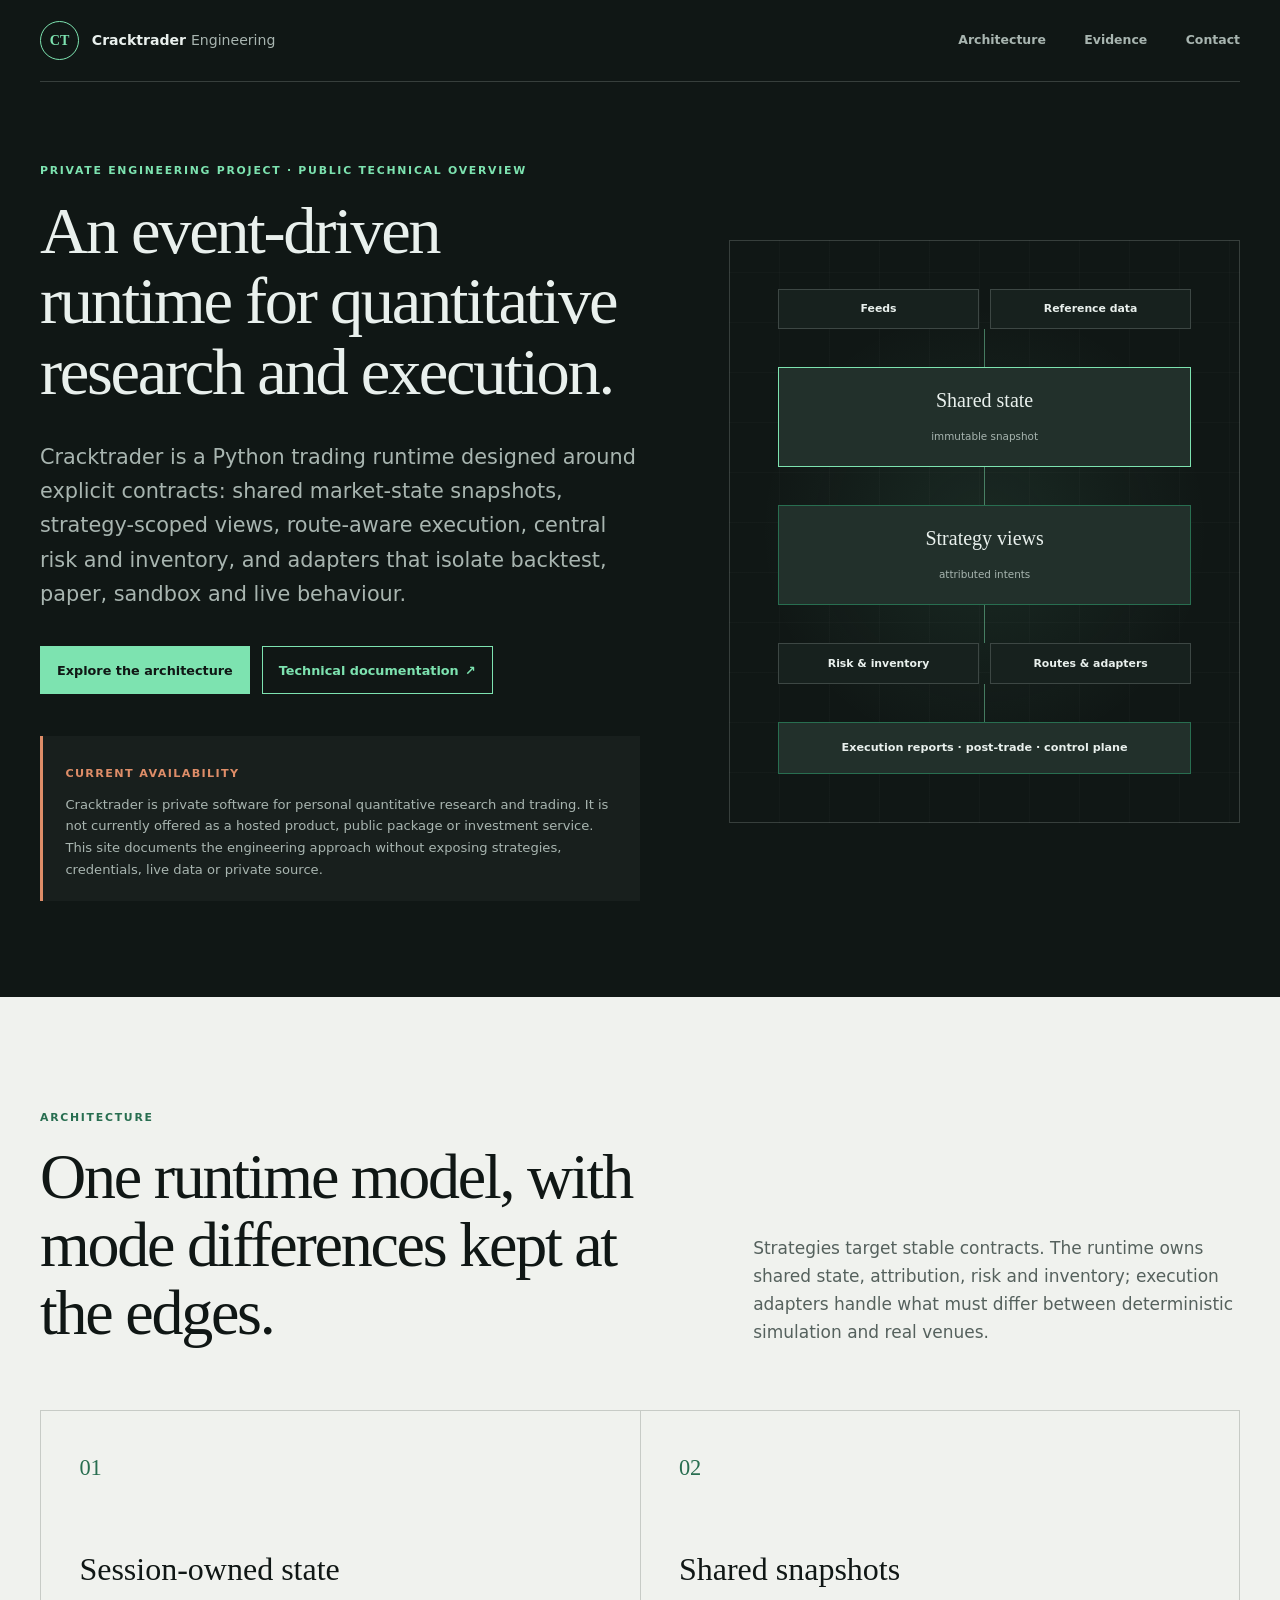
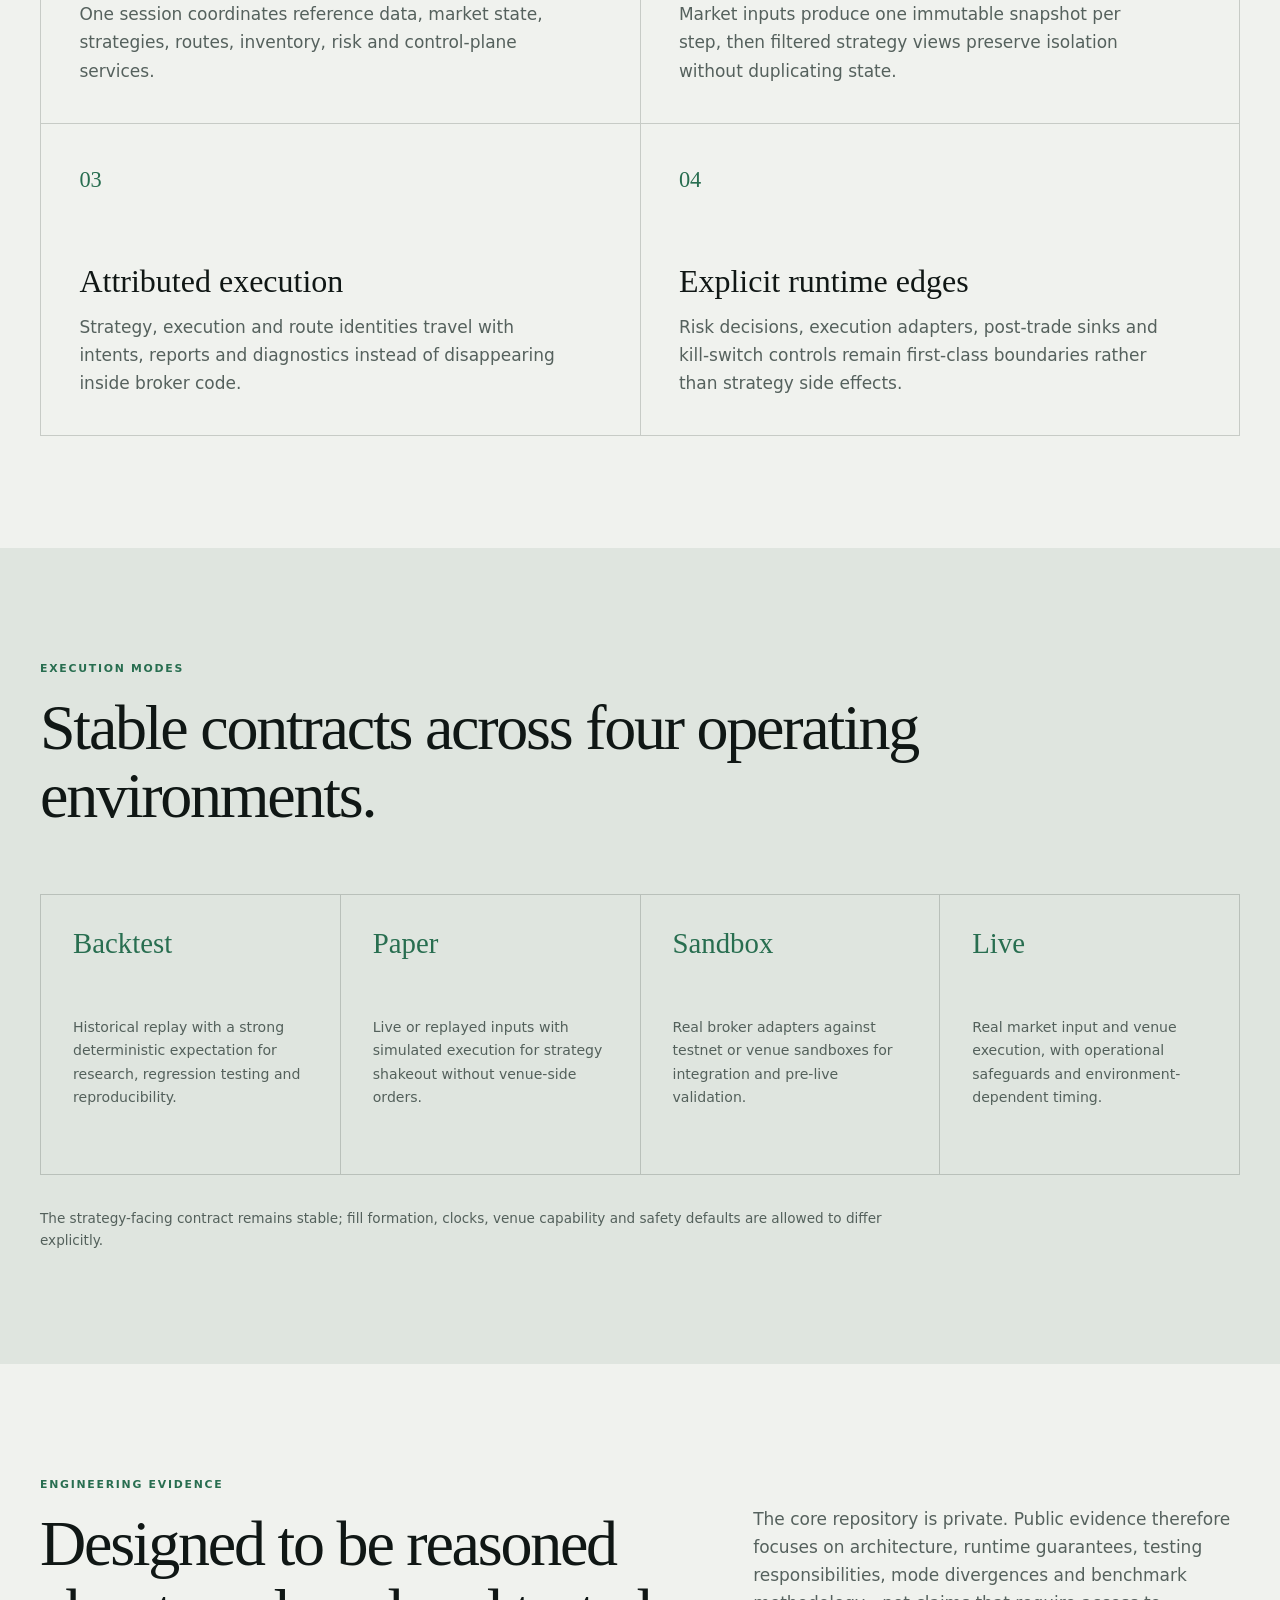
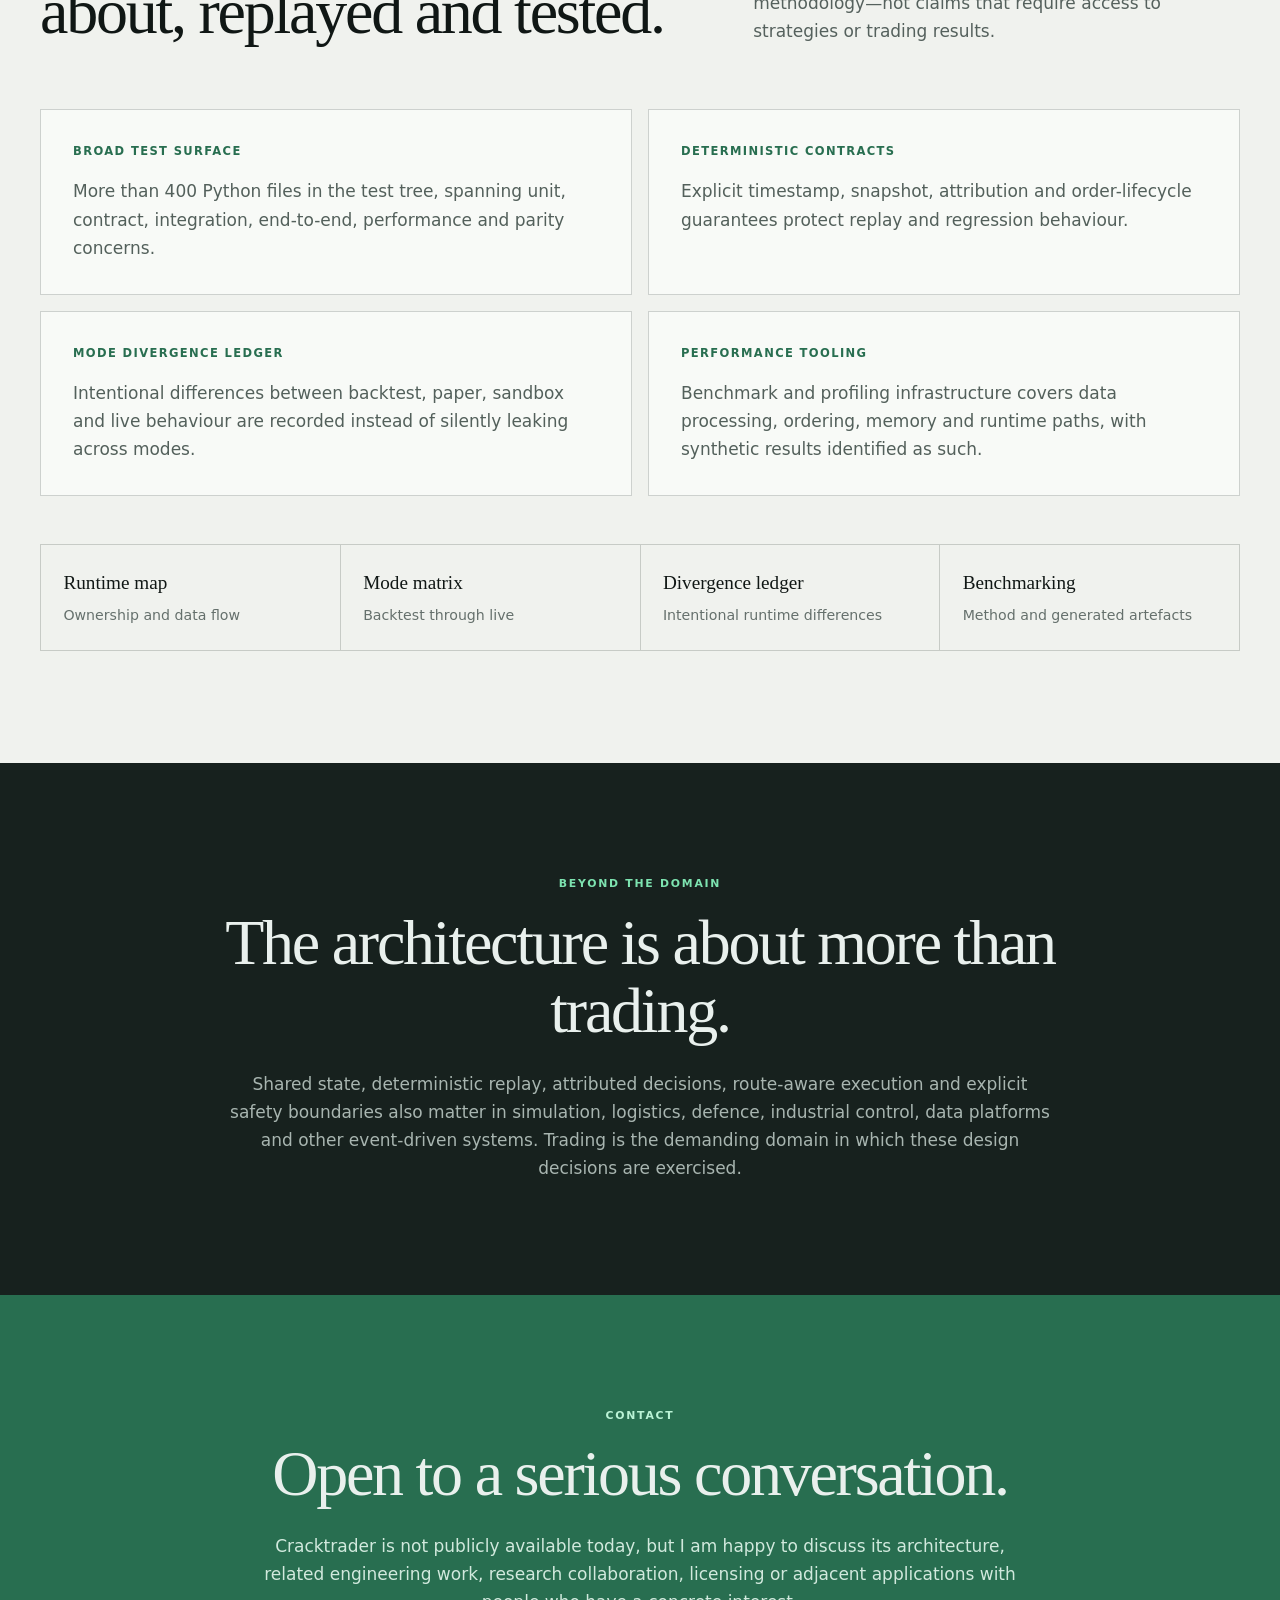
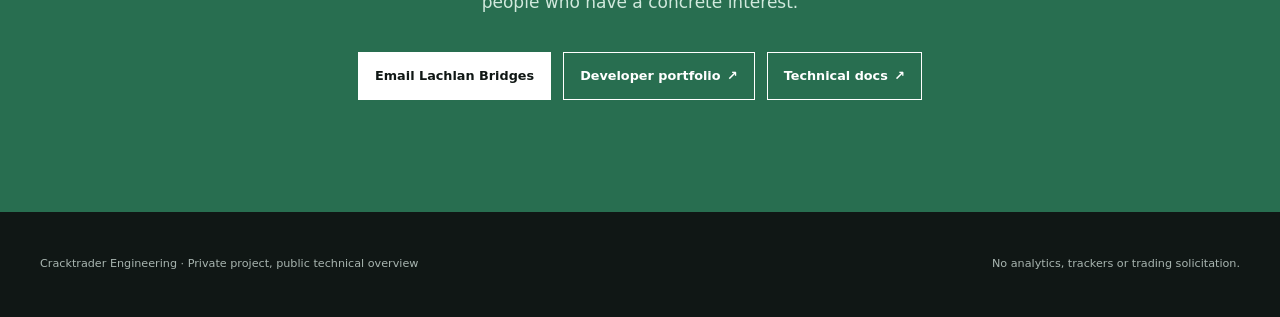
==== index.html @ 730b5b1f "Build Cracktrader engineering site" ====
<!doctype html>
<html lang="en-AU">
  <head>
    <meta charset="utf-8">
    <meta name="viewport" content="width=device-width, initial-scale=1">
    <title>Cracktrader Engineering — Event-driven trading runtime</title>
    <meta name="description" content="Engineering overview of Cracktrader: an event-driven runtime for quantitative research, simulation and execution across backtest, paper, sandbox and live modes.">
    <meta name="theme-color" content="#101715">
    <meta property="og:type" content="website">
    <meta property="og:title" content="Cracktrader Engineering">
    <meta property="og:description" content="An event-driven runtime for quantitative research, simulation and execution.">
    <meta property="og:url" content="https://cracktrader.github.io/">
    <link rel="canonical" href="https://cracktrader.github.io/">
    <link rel="icon" href="assets/favicon.svg" type="image/svg+xml">
    <link rel="stylesheet" href="styles.css">
  </head>
  <body>
    <a class="skip-link" href="#main">Skip to content</a>

    <header class="site-header">
      <a class="brand" href="#top" aria-label="Cracktrader Engineering, home">
        <span class="brand-mark" aria-hidden="true">CT</span>
        <span>Cracktrader <em>Engineering</em></span>
      </a>
      <nav aria-label="Primary navigation">
        <a href="#architecture">Architecture</a>
        <a href="#evidence">Evidence</a>
        <a href="#contact">Contact</a>
      </nav>
    </header>

    <main id="main">
      <section class="hero" id="top">
        <div class="hero-copy">
          <p class="eyebrow">Private engineering project · public technical overview</p>
          <h1>An event-driven runtime for quantitative research and execution.</h1>
          <p class="hero-intro">
            Cracktrader is a Python trading runtime designed around explicit contracts:
            shared market-state snapshots, strategy-scoped views, route-aware execution,
            central risk and inventory, and adapters that isolate backtest, paper,
            sandbox and live behaviour.
          </p>
          <div class="actions">
            <a class="button primary" href="#architecture">Explore the architecture</a>
            <a class="button secondary" href="https://cracktrader.github.io/docs/">Technical documentation <span aria-hidden="true">↗</span></a>
          </div>

          <aside class="availability" aria-label="Project availability">
            <strong>Current availability</strong>
            <p>
              Cracktrader is private software for personal quantitative research and
              trading. It is not currently offered as a hosted product, public package
              or investment service. This site documents the engineering approach
              without exposing strategies, credentials, live data or private source.
            </p>
          </aside>
        </div>

        <div class="runtime-graphic" aria-label="Cracktrader runtime flow from market inputs through strategy, risk, execution and reports">
          <div class="flow-inputs"><span>Feeds</span><span>Reference data</span></div>
          <span class="flow-line"></span>
          <div class="flow-box core">Shared state<br><small>immutable snapshot</small></div>
          <span class="flow-line"></span>
          <div class="flow-box strategy">Strategy views<br><small>attributed intents</small></div>
          <span class="flow-line"></span>
          <div class="flow-split"><span>Risk &amp; inventory</span><span>Routes &amp; adapters</span></div>
          <span class="flow-line"></span>
          <div class="flow-box reports">Execution reports · post-trade · control plane</div>
        </div>
      </section>

      <section class="principles section" id="architecture">
        <div class="section-heading">
          <div>
            <p class="eyebrow">Architecture</p>
            <h2>One runtime model, with mode differences kept at the edges.</h2>
          </div>
          <p>
            Strategies target stable contracts. The runtime owns shared state,
            attribution, risk and inventory; execution adapters handle what must differ
            between deterministic simulation and real venues.
          </p>
        </div>

        <div class="principle-grid">
          <article>
            <span>01</span>
            <h3>Session-owned state</h3>
            <p>One session coordinates reference data, market state, strategies, routes, inventory, risk and control-plane services.</p>
          </article>
          <article>
            <span>02</span>
            <h3>Shared snapshots</h3>
            <p>Market inputs produce one immutable snapshot per step, then filtered strategy views preserve isolation without duplicating state.</p>
          </article>
          <article>
            <span>03</span>
            <h3>Attributed execution</h3>
            <p>Strategy, execution and route identities travel with intents, reports and diagnostics instead of disappearing inside broker code.</p>
          </article>
          <article>
            <span>04</span>
            <h3>Explicit runtime edges</h3>
            <p>Risk decisions, execution adapters, post-trade sinks and kill-switch controls remain first-class boundaries rather than strategy side effects.</p>
          </article>
        </div>
      </section>

      <section class="modes section" aria-labelledby="modes-title">
        <div class="section-heading compact">
          <div>
            <p class="eyebrow">Execution modes</p>
            <h2 id="modes-title">Stable contracts across four operating environments.</h2>
          </div>
        </div>
        <div class="mode-grid">
          <article><h3>Backtest</h3><p>Historical replay with a strong deterministic expectation for research, regression testing and reproducibility.</p></article>
          <article><h3>Paper</h3><p>Live or replayed inputs with simulated execution for strategy shakeout without venue-side orders.</p></article>
          <article><h3>Sandbox</h3><p>Real broker adapters against testnet or venue sandboxes for integration and pre-live validation.</p></article>
          <article><h3>Live</h3><p>Real market input and venue execution, with operational safeguards and environment-dependent timing.</p></article>
        </div>
        <p class="mode-note">The strategy-facing contract remains stable; fill formation, clocks, venue capability and safety defaults are allowed to differ explicitly.</p>
      </section>

      <section class="evidence section" id="evidence">
        <div class="section-heading">
          <div>
            <p class="eyebrow">Engineering evidence</p>
            <h2>Designed to be reasoned about, replayed and tested.</h2>
          </div>
          <p>
            The core repository is private. Public evidence therefore focuses on
            architecture, runtime guarantees, testing responsibilities, mode
            divergences and benchmark methodology—not claims that require access to
            strategies or trading results.
          </p>
        </div>

        <div class="evidence-grid">
          <article>
            <strong>Broad test surface</strong>
            <p>More than 400 Python files in the test tree, spanning unit, contract, integration, end-to-end, performance and parity concerns.</p>
          </article>
          <article>
            <strong>Deterministic contracts</strong>
            <p>Explicit timestamp, snapshot, attribution and order-lifecycle guarantees protect replay and regression behaviour.</p>
          </article>
          <article>
            <strong>Mode divergence ledger</strong>
            <p>Intentional differences between backtest, paper, sandbox and live behaviour are recorded instead of silently leaking across modes.</p>
          </article>
          <article>
            <strong>Performance tooling</strong>
            <p>Benchmark and profiling infrastructure covers data processing, ordering, memory and runtime paths, with synthetic results identified as such.</p>
          </article>
        </div>

        <div class="document-links">
          <a href="https://cracktrader.github.io/docs/architecture/runtime_map/">
            <span>Runtime map</span><small>Ownership and data flow</small>
          </a>
          <a href="https://cracktrader.github.io/docs/architecture/mode_matrix/">
            <span>Mode matrix</span><small>Backtest through live</small>
          </a>
          <a href="https://cracktrader.github.io/docs/mode_divergence_ledger/">
            <span>Divergence ledger</span><small>Intentional runtime differences</small>
          </a>
          <a href="https://cracktrader.github.io/docs/performance/benchmarking/">
            <span>Benchmarking</span><small>Method and generated artefacts</small>
          </a>
        </div>
      </section>

      <section class="transfer section">
        <p class="eyebrow">Beyond the domain</p>
        <h2>The architecture is about more than trading.</h2>
        <p>
          Shared state, deterministic replay, attributed decisions, route-aware
          execution and explicit safety boundaries also matter in simulation,
          logistics, defence, industrial control, data platforms and other
          event-driven systems. Trading is the demanding domain in which these design
          decisions are exercised.
        </p>
      </section>

      <section class="contact section" id="contact">
        <p class="eyebrow">Contact</p>
        <h2>Open to a serious conversation.</h2>
        <p>
          Cracktrader is not publicly available today, but I am happy to discuss its
          architecture, related engineering work, research collaboration, licensing
          or adjacent applications with people who have a concrete interest.
        </p>
        <div class="actions">
          <a class="button light" href="mailto:lachlanjbridges@gmail.com">Email Lachlan Bridges</a>
          <a class="button outline-light" href="https://thetailorretailored.github.io/">Developer portfolio <span aria-hidden="true">↗</span></a>
          <a class="button outline-light" href="https://cracktrader.github.io/docs/">Technical docs <span aria-hidden="true">↗</span></a>
        </div>
      </section>
    </main>

    <footer>
      <p>Cracktrader Engineering · Private project, public technical overview</p>
      <p>No analytics, trackers or trading solicitation.</p>
    </footer>
  </body>
</html>
---- styles.css ----
:root {
  --ink: #e9f0ed;
  --paper: #f0f2ee;
  --dark: #101715;
  --panel: #17211e;
  --panel-light: #22302b;
  --muted: #a8b5b0;
  --green: #7de3b0;
  --green-dark: #286e50;
  --rust: #de8d68;
  --line: rgba(233, 240, 237, .18);
  --dark-line: rgba(16, 23, 21, .18);
  --sans: Inter, ui-sans-serif, system-ui, -apple-system, BlinkMacSystemFont, "Segoe UI", sans-serif;
  --serif: Iowan Old Style, Baskerville, "Times New Roman", serif;
}

* { box-sizing: border-box; }
html { scroll-behavior: smooth; }
body { margin: 0; background: var(--dark); color: var(--ink); font-family: var(--sans); font-size: 17px; line-height: 1.65; text-rendering: optimizeLegibility; }
a { color: inherit; text-underline-offset: .2em; }
.skip-link { position: fixed; top: -5rem; left: 1rem; z-index: 20; padding: .7rem 1rem; background: var(--green); color: var(--dark); }
.skip-link:focus { top: 1rem; }
.site-header { width: min(1200px, calc(100% - 3rem)); min-height: 82px; margin: 0 auto; display: flex; align-items: center; justify-content: space-between; border-bottom: 1px solid var(--line); }
.brand { display: flex; align-items: center; gap: .8rem; text-decoration: none; font-size: .88rem; font-weight: 750; }
.brand em { color: var(--muted); font-style: normal; font-weight: 500; }
.brand-mark { display: grid; width: 39px; height: 39px; place-items: center; border: 1px solid var(--green); border-radius: 50%; color: var(--green); font-family: var(--serif); }
nav { display: flex; gap: clamp(1rem, 3vw, 2.5rem); }
nav a { color: var(--muted); font-size: .78rem; font-weight: 700; text-decoration: none; }
nav a:hover { color: var(--green); }

.hero { width: min(1200px, calc(100% - 3rem)); min-height: 820px; margin: 0 auto; padding: 5rem 0 6rem; display: grid; grid-template-columns: 1.08fr .92fr; gap: clamp(3rem, 7vw, 7rem); align-items: center; }
.eyebrow { margin: 0 0 1rem; color: var(--green); font-size: .68rem; font-weight: 800; letter-spacing: .16em; text-transform: uppercase; }
h1, h2 { margin: 0; font-family: var(--serif); font-weight: 500; line-height: 1.06; letter-spacing: -.035em; }
h1 { font-size: clamp(3.6rem, 5.2vw, 5.4rem); }
h2 { font-size: clamp(2.8rem, 5vw, 5rem); }
h3 { line-height: 1.15; }
.hero-intro { max-width: 760px; margin: 2rem 0 0; color: var(--muted); font-size: clamp(1.05rem, 1.7vw, 1.3rem); }
.actions { display: flex; flex-wrap: wrap; gap: .75rem; margin-top: 2.2rem; }
.button { display: inline-flex; align-items: center; gap: .4rem; padding: .78rem 1rem; border: 1px solid var(--green); font-size: .8rem; font-weight: 750; text-decoration: none; transition: transform 160ms ease, background-color 160ms ease; }
.button:hover { transform: translateY(-2px); }
.button.primary { background: var(--green); color: var(--dark); }
.button.secondary { color: var(--green); }
.availability { margin-top: 2.6rem; padding: 1.3rem 1.4rem; border-left: 3px solid var(--rust); background: rgba(255,255,255,.035); }
.availability strong { color: var(--rust); font-size: .7rem; letter-spacing: .12em; text-transform: uppercase; }
.availability p { margin: .55rem 0 0; color: var(--muted); font-size: .82rem; }

.runtime-graphic { min-height: 580px; padding: 3rem; display: flex; flex-direction: column; justify-content: center; align-items: center; border: 1px solid var(--line); background: radial-gradient(circle at center, rgba(125,227,176,.09), transparent 58%), repeating-linear-gradient(0deg, transparent 0 49px, rgba(255,255,255,.035) 50px), repeating-linear-gradient(90deg, transparent 0 49px, rgba(255,255,255,.035) 50px); }
.runtime-graphic span, .flow-box { position: relative; z-index: 1; }
.flow-inputs, .flow-split { width: min(100%, 430px); display: grid; grid-template-columns: repeat(2, 1fr); gap: .7rem; }
.flow-inputs span, .flow-split span { padding: .65rem; border: 1px solid var(--line); background: var(--panel); text-align: center; font-size: .68rem; font-weight: 700; }
.flow-line { width: 1px; height: 38px; background: rgba(125,227,176,.48); }
.flow-box { width: min(100%, 430px); padding: 1rem; border: 1px solid var(--green-dark); background: var(--panel-light); text-align: center; font-family: var(--serif); font-size: 1.25rem; }
.flow-box small { color: var(--muted); font-family: var(--sans); font-size: .65rem; }
.flow-box.core { border-color: var(--green); }
.flow-box.reports { font-family: var(--sans); font-size: .7rem; font-weight: 700; }

.section { padding: 7rem max(1.5rem, calc((100% - 1200px) / 2)); }
.section-heading { margin-bottom: 4rem; display: grid; grid-template-columns: 1fr .75fr; gap: 4rem; align-items: end; }
.section-heading > p { margin: 0; color: #55615d; }
.section-heading.compact { grid-template-columns: 1fr; }
.principles { background: var(--paper); color: var(--dark); }
.principles .eyebrow, .modes .eyebrow, .evidence .eyebrow { color: var(--green-dark); }
.principle-grid { display: grid; grid-template-columns: repeat(2, 1fr); border-top: 1px solid var(--dark-line); border-left: 1px solid var(--dark-line); }
.principle-grid article { min-height: 300px; padding: 2.4rem; border-right: 1px solid var(--dark-line); border-bottom: 1px solid var(--dark-line); }
.principle-grid article > span { color: var(--green-dark); font-family: var(--serif); font-size: 1.4rem; }
.principle-grid h3 { margin: 4rem 0 .8rem; font-family: var(--serif); font-size: 2rem; font-weight: 500; }
.principle-grid p { max-width: 480px; margin: 0; color: #55615d; }

.modes { background: #dfe5df; color: var(--dark); }
.mode-grid { display: grid; grid-template-columns: repeat(4, 1fr); border-top: 1px solid var(--dark-line); border-left: 1px solid var(--dark-line); }
.mode-grid article { min-height: 280px; padding: 2rem; border-right: 1px solid var(--dark-line); border-bottom: 1px solid var(--dark-line); }
.mode-grid h3 { margin: 0 0 3.5rem; color: var(--green-dark); font-family: var(--serif); font-size: 1.8rem; font-weight: 500; }
.mode-grid p { color: #53605b; font-size: .88rem; }
.mode-note { max-width: 850px; margin: 2rem 0 0; color: #53605b; font-size: .85rem; }

.evidence { background: var(--paper); color: var(--dark); }
.evidence-grid { display: grid; grid-template-columns: repeat(2, 1fr); gap: 1rem; }
.evidence-grid article { padding: 2rem; border: 1px solid var(--dark-line); background: #f8faf7; }
.evidence-grid strong { display: block; color: var(--green-dark); font-size: .72rem; letter-spacing: .12em; text-transform: uppercase; }
.evidence-grid p { margin: 1rem 0 0; color: #53605b; }
.document-links { display: grid; grid-template-columns: repeat(4, 1fr); margin-top: 3rem; border-top: 1px solid var(--dark-line); border-left: 1px solid var(--dark-line); }
.document-links a { padding: 1.4rem; border-right: 1px solid var(--dark-line); border-bottom: 1px solid var(--dark-line); text-decoration: none; }
.document-links a:hover { background: white; }
.document-links span { display: block; font-family: var(--serif); font-size: 1.2rem; }
.document-links small { display: block; margin-top: .35rem; color: #65706c; }

.transfer { background: var(--panel); text-align: center; }
.transfer h2 { max-width: 850px; margin: 0 auto; }
.transfer > p:not(.eyebrow) { max-width: 820px; margin: 1.6rem auto 0; color: var(--muted); }
.contact { background: var(--green-dark); text-align: center; }
.contact .eyebrow { color: #baf2d5; }
.contact h2 { max-width: 850px; margin: 0 auto; }
.contact > p:not(.eyebrow) { max-width: 780px; margin: 1.5rem auto 0; color: #d1e9dd; }
.contact .actions { justify-content: center; }
.button.light { border-color: white; background: white; color: var(--dark); }
.button.outline-light { border-color: white; color: white; }
footer { width: min(1200px, calc(100% - 3rem)); margin: 0 auto; padding: 2rem 0; display: flex; justify-content: space-between; gap: 2rem; color: var(--muted); font-size: .7rem; }

:focus-visible { outline: 3px solid var(--rust); outline-offset: 4px; }
@media (max-width: 940px) {
  .hero { grid-template-columns: 1fr; }
  .runtime-graphic { min-height: 560px; }
  .section-heading { grid-template-columns: 1fr; gap: 1.5rem; }
  .mode-grid, .document-links { grid-template-columns: repeat(2, 1fr); }
}
@media (max-width: 620px) {
  body { font-size: 16px; }
  .site-header { width: calc(100% - 2rem); }
  .brand em { display: none; }
  nav { gap: .85rem; }
  nav a { font-size: .7rem; }
  .hero { width: calc(100% - 2rem); min-height: auto; padding: 5rem 0; }
  h1 { font-size: clamp(3.3rem, 15vw, 5rem); }
  .runtime-graphic { display: none; }
  .section { padding: 5rem 1rem; }
  .principle-grid, .mode-grid, .evidence-grid, .document-links { grid-template-columns: 1fr; }
  .principle-grid article, .mode-grid article { min-height: 240px; }
  footer { width: calc(100% - 2rem); flex-direction: column; gap: .2rem; }
}
@media (prefers-reduced-motion: reduce) {
  html { scroll-behavior: auto; }
  *, *::before, *::after { transition-duration: .01ms !important; }
}
@media print {
  .site-header, .runtime-graphic, .actions, footer { display: none; }
  body, .hero, .principles, .modes, .evidence, .transfer, .contact { background: white; color: black; }
  .hero, .section { min-height: auto; padding: 2rem 0; }
}
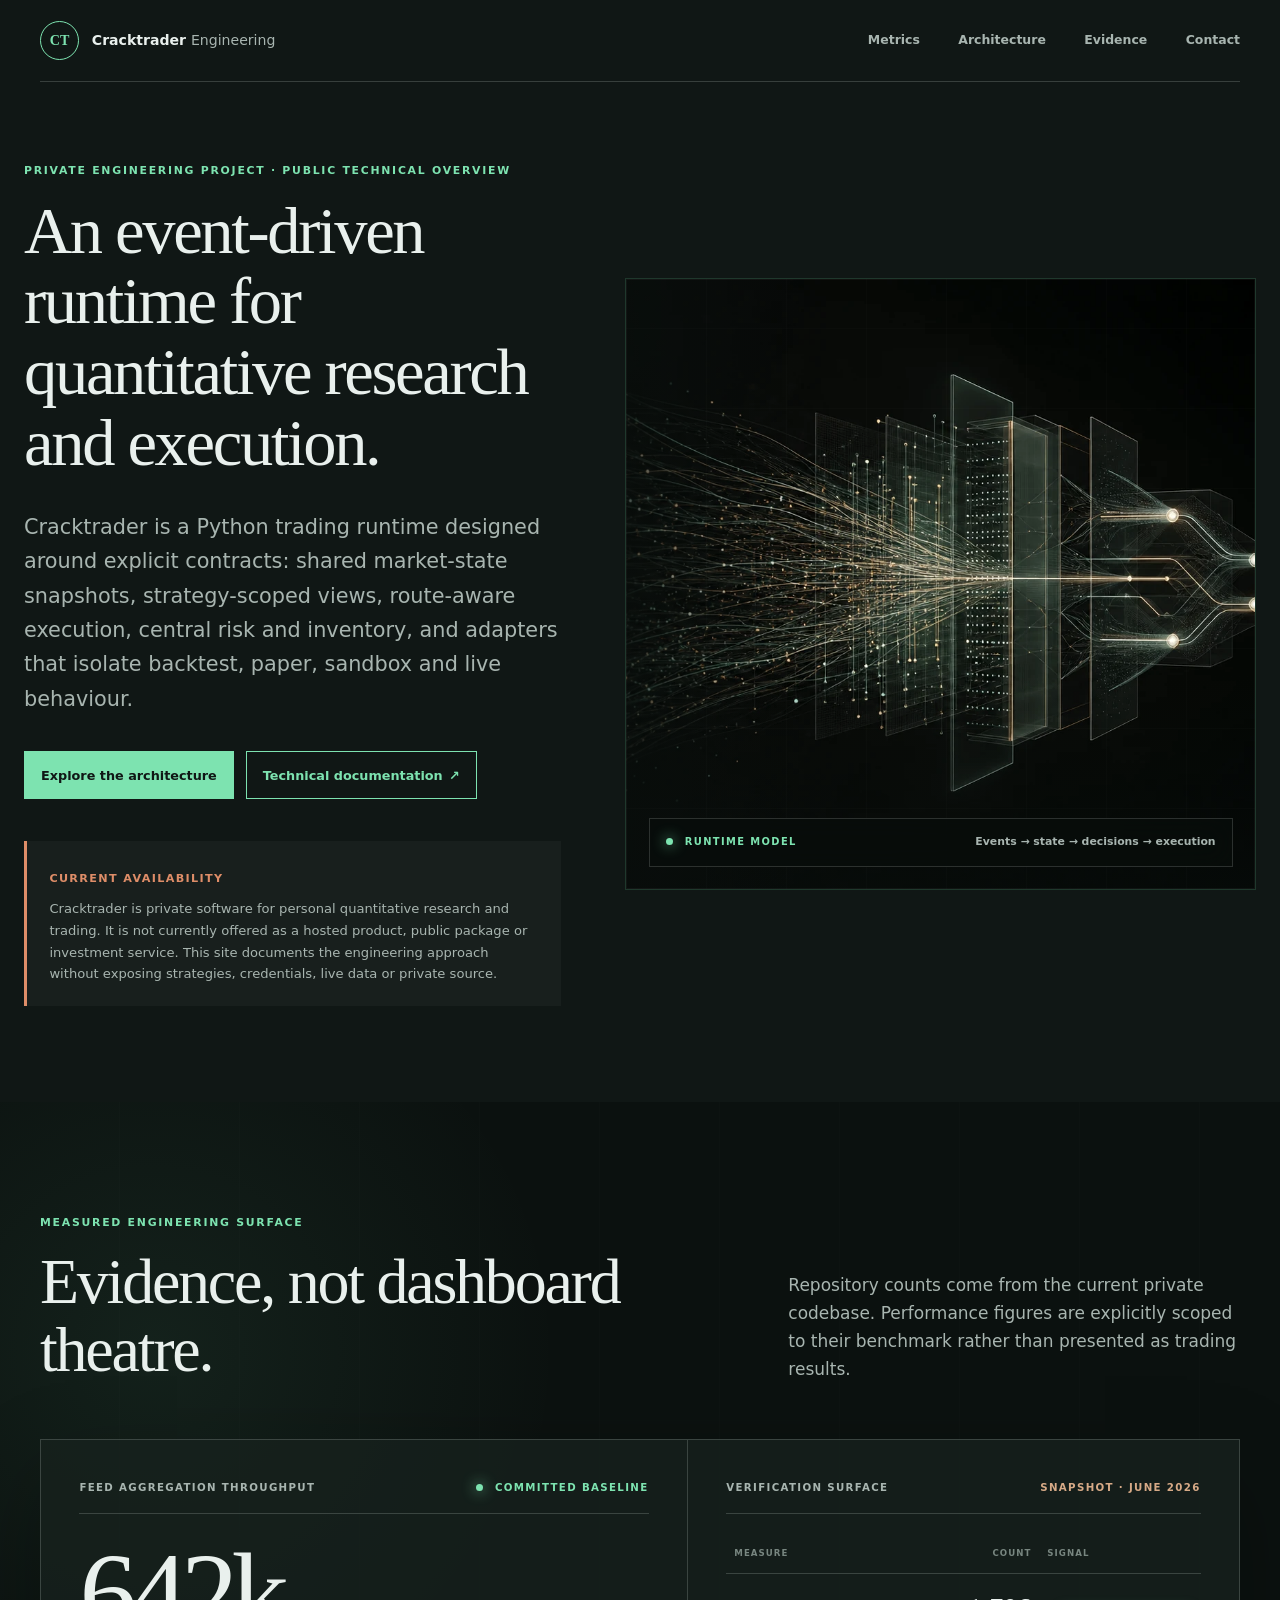
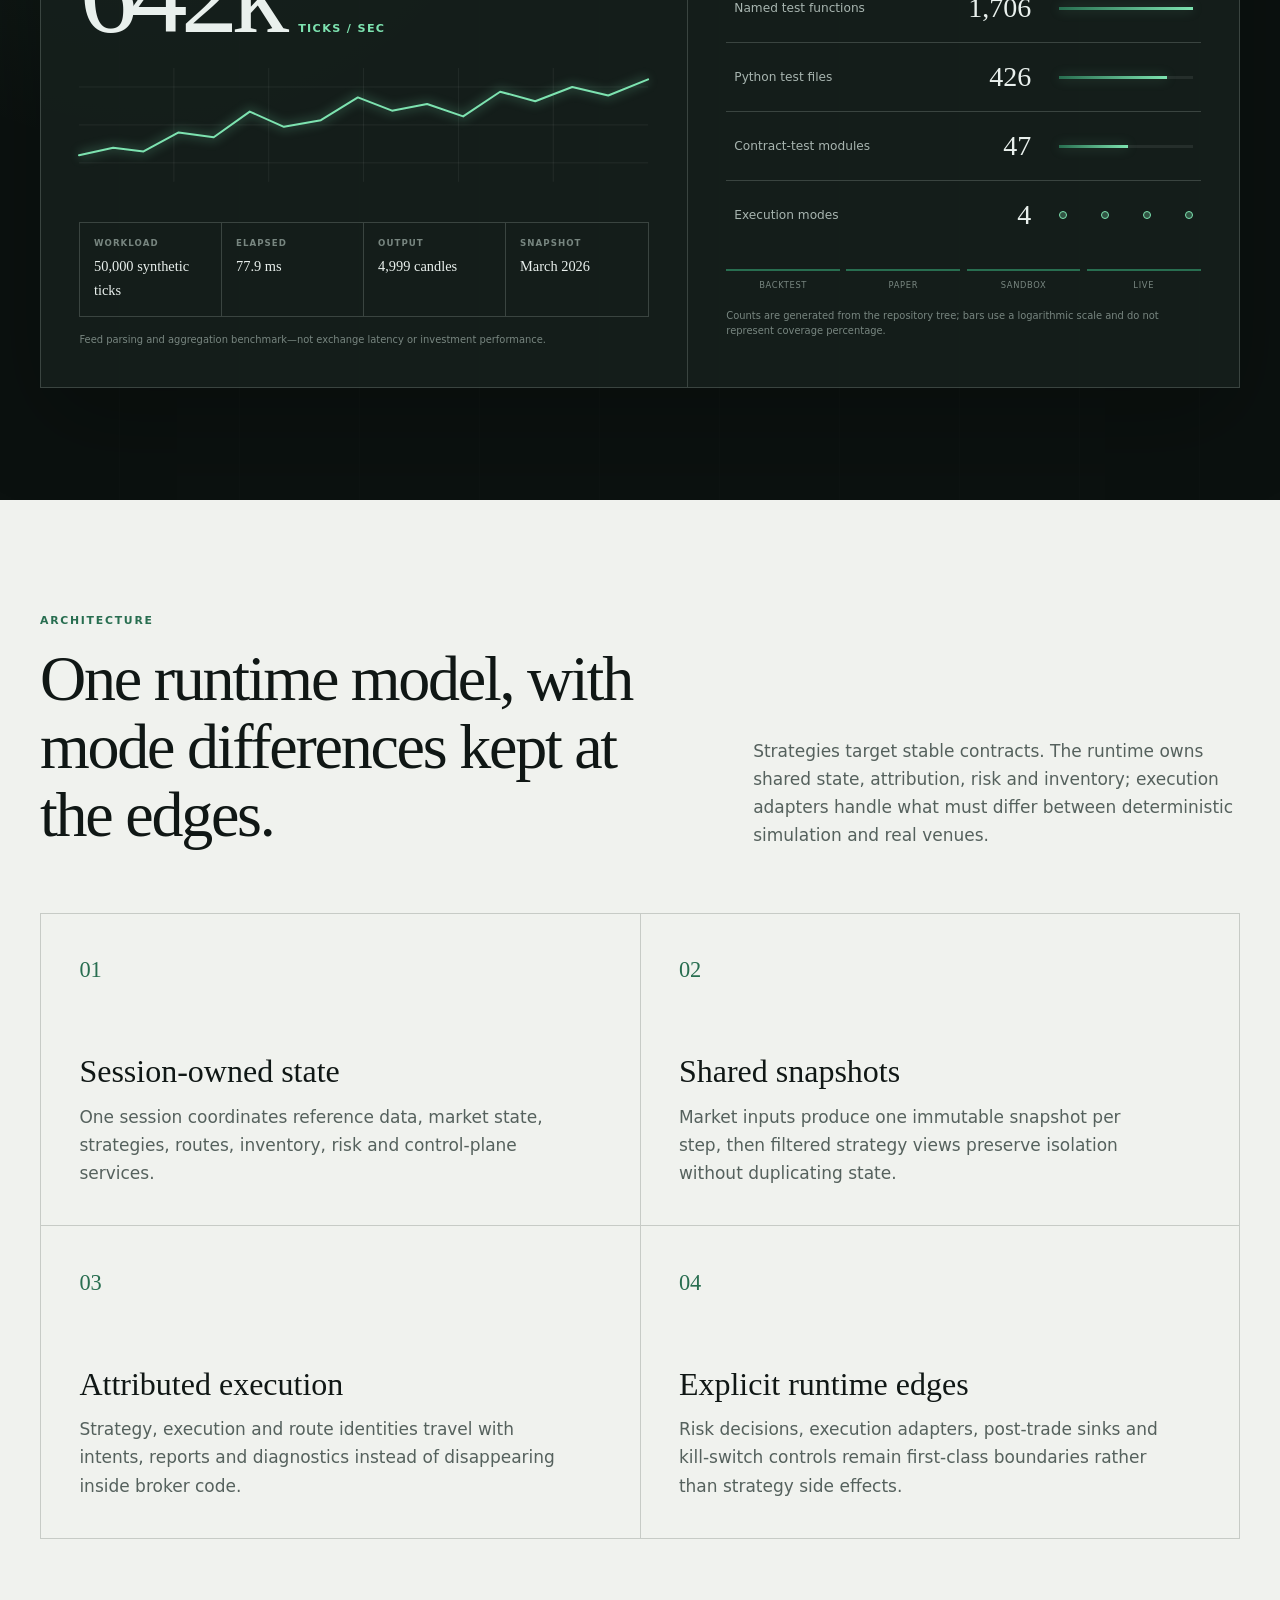
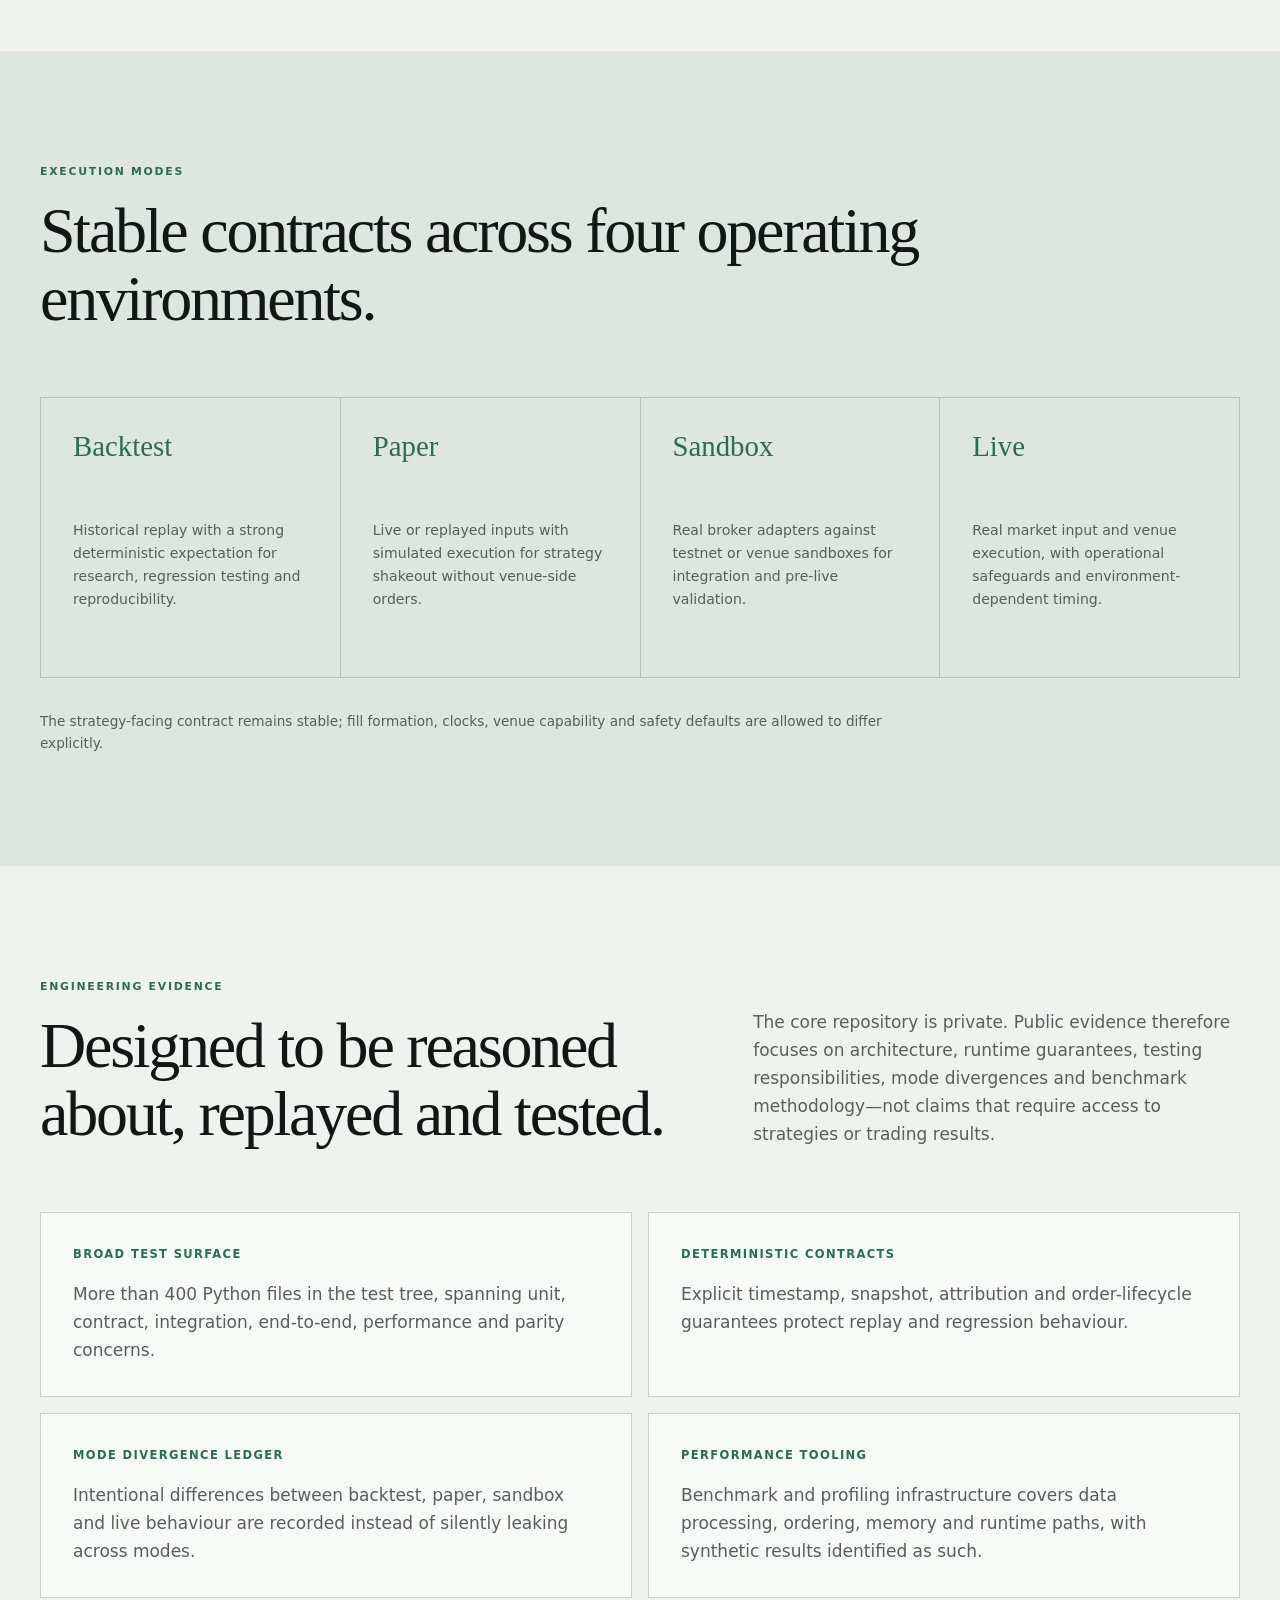
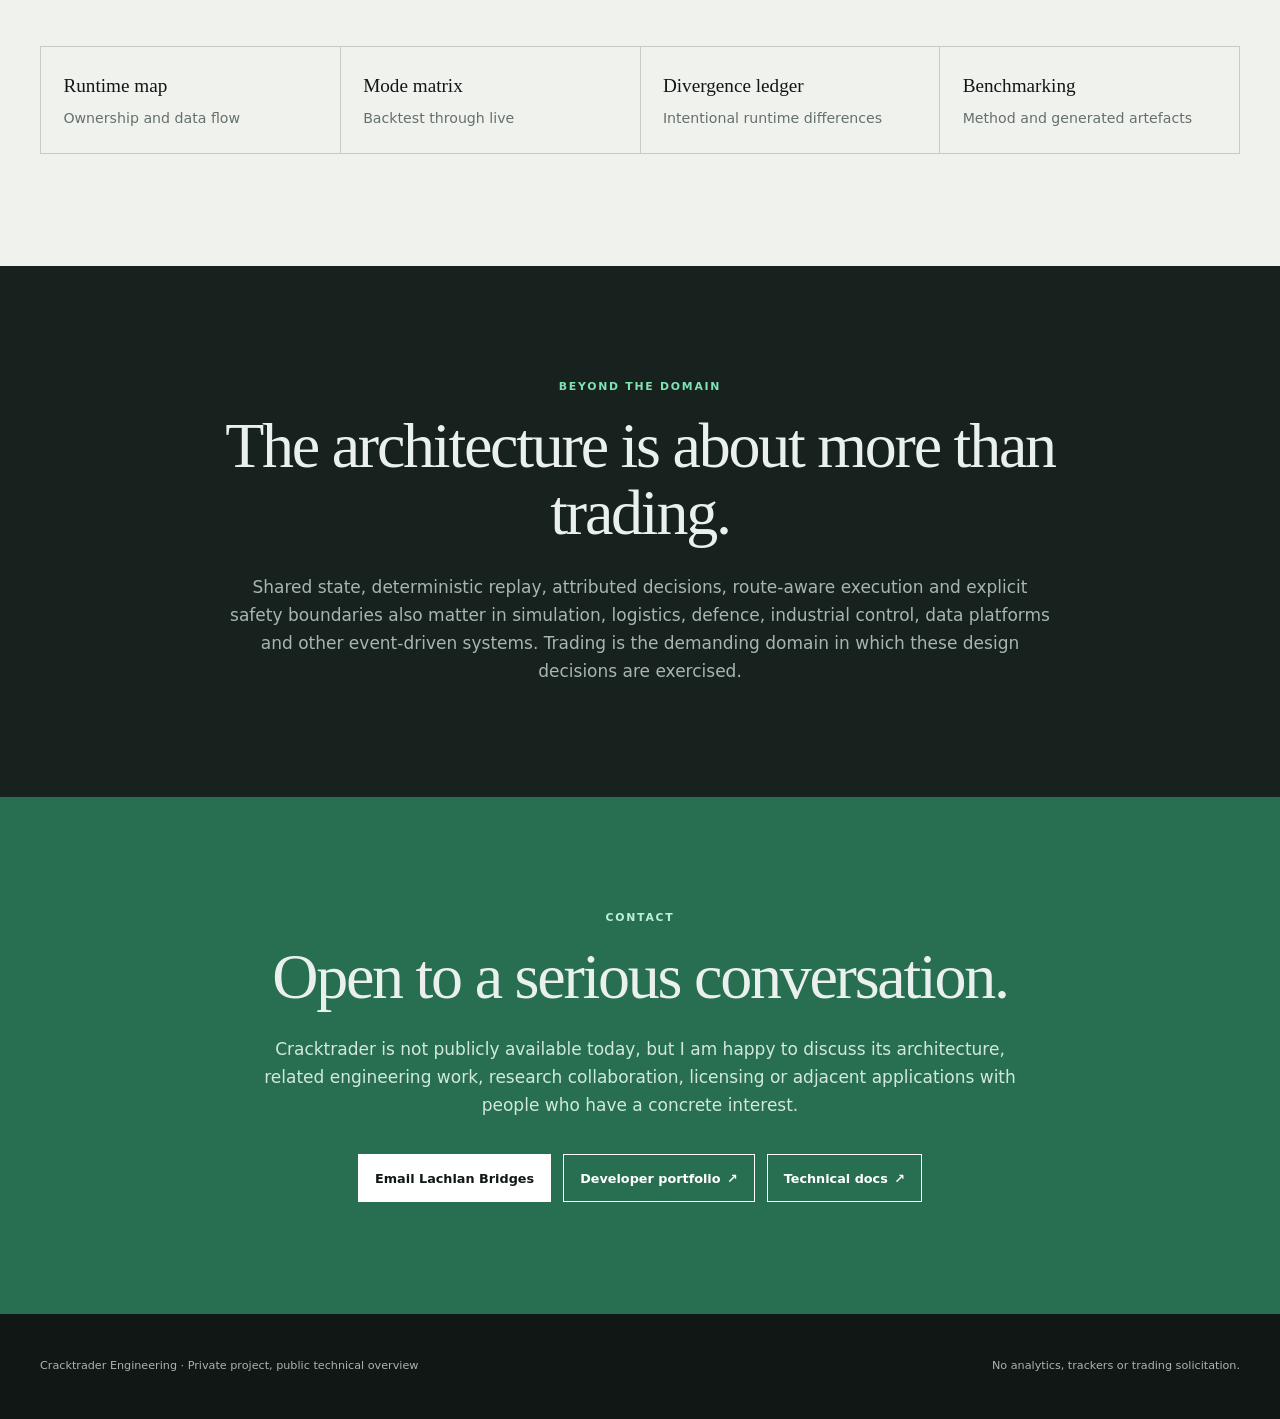
==== commit baae5431: "Add Cracktrader hero and metrics dashboard" ====
--- a/index.html
+++ b/index.html
@@ -23,6 +23,7 @@
         <span>Cracktrader <em>Engineering</em></span>
       </a>
       <nav aria-label="Primary navigation">
+        <a href="#metrics">Metrics</a>
         <a href="#architecture">Architecture</a>
         <a href="#evidence">Evidence</a>
         <a href="#contact">Contact</a>
@@ -56,16 +57,62 @@
           </aside>
         </div>
 
-        <div class="runtime-graphic" aria-label="Cracktrader runtime flow from market inputs through strategy, risk, execution and reports">
-          <div class="flow-inputs"><span>Feeds</span><span>Reference data</span></div>
-          <span class="flow-line"></span>
-          <div class="flow-box core">Shared state<br><small>immutable snapshot</small></div>
-          <span class="flow-line"></span>
-          <div class="flow-box strategy">Strategy views<br><small>attributed intents</small></div>
-          <span class="flow-line"></span>
-          <div class="flow-split"><span>Risk &amp; inventory</span><span>Routes &amp; adapters</span></div>
-          <span class="flow-line"></span>
-          <div class="flow-box reports">Execution reports · post-trade · control plane</div>
+        <figure class="hero-visual">
+          <img src="assets/hero-runtime-v1.webp" width="1600" height="800" alt="Abstract event streams passing through structured runtime layers and emerging as routed execution paths">
+          <figcaption>
+            <span><i></i> Runtime model</span>
+            <strong>Events → state → decisions → execution</strong>
+          </figcaption>
+        </figure>
+      </section>
+
+      <section class="metrics section" id="metrics">
+        <div class="metrics-heading">
+          <div>
+            <p class="eyebrow">Measured engineering surface</p>
+            <h2>Evidence, not dashboard theatre.</h2>
+          </div>
+          <p>Repository counts come from the current private codebase. Performance figures are explicitly scoped to their benchmark rather than presented as trading results.</p>
+        </div>
+
+        <div class="instrument-panel">
+          <article class="throughput-readout">
+            <div class="readout-topline">
+              <span>Feed aggregation throughput</span>
+              <span class="status"><i></i> Committed baseline</span>
+            </div>
+            <div class="readout-value"><strong>642k</strong><span>ticks / sec</span></div>
+            <svg class="signal-trace" viewBox="0 0 600 120" aria-hidden="true">
+              <path class="trace-grid" d="M0 20H600M0 60H600M0 100H600M100 0V120M200 0V120M300 0V120M400 0V120M500 0V120"/>
+              <path class="trace-glow" d="M0 92L36 84L68 88L105 68L142 73L180 46L216 62L255 55L294 31L330 45L367 38L405 51L444 25L481 35L520 20L558 29L600 12"/>
+              <path class="trace-line" d="M0 92L36 84L68 88L105 68L142 73L180 46L216 62L255 55L294 31L330 45L367 38L405 51L444 25L481 35L520 20L558 29L600 12"/>
+            </svg>
+            <dl class="benchmark-detail">
+              <div><dt>Workload</dt><dd>50,000 synthetic ticks</dd></div>
+              <div><dt>Elapsed</dt><dd>77.9 ms</dd></div>
+              <div><dt>Output</dt><dd>4,999 candles</dd></div>
+              <div><dt>Snapshot</dt><dd>March 2026</dd></div>
+            </dl>
+            <p class="metric-caveat">Feed parsing and aggregation benchmark—not exchange latency or investment performance.</p>
+          </article>
+
+          <article class="verification-readout">
+            <div class="readout-topline">
+              <span>Verification surface</span>
+              <span class="snapshot-label">Snapshot · June 2026</span>
+            </div>
+            <table>
+              <thead><tr><th>Measure</th><th>Count</th><th>Signal</th></tr></thead>
+              <tbody>
+                <tr><td>Named test functions</td><td>1,706</td><td><span class="bar" style="--fill: 100%"></span></td></tr>
+                <tr><td>Python test files</td><td>426</td><td><span class="bar" style="--fill: 81%"></span></td></tr>
+                <tr><td>Contract-test modules</td><td>47</td><td><span class="bar" style="--fill: 52%"></span></td></tr>
+                <tr><td>Execution modes</td><td>4</td><td><span class="mode-dots" aria-label="Four modes"><i></i><i></i><i></i><i></i></span></td></tr>
+              </tbody>
+            </table>
+            <div class="mode-key"><span>Backtest</span><span>Paper</span><span>Sandbox</span><span>Live</span></div>
+            <p class="metric-caveat">Counts are generated from the repository tree; bars use a logarithmic scale and do not represent coverage percentage.</p>
+          </article>
         </div>
       </section>
 
--- a/styles.css
+++ b/styles.css
@@ -28,7 +28,8 @@
 nav a { color: var(--muted); font-size: .78rem; font-weight: 700; text-decoration: none; }
 nav a:hover { color: var(--green); }
 
-.hero { width: min(1200px, calc(100% - 3rem)); min-height: 820px; margin: 0 auto; padding: 5rem 0 6rem; display: grid; grid-template-columns: 1.08fr .92fr; gap: clamp(3rem, 7vw, 7rem); align-items: center; }
+.hero { width: min(1400px, calc(100% - 3rem)); min-height: 820px; margin: 0 auto; padding: 5rem 0 6rem; display: grid; grid-template-columns: minmax(0, .92fr) minmax(480px, 1.08fr); gap: clamp(2rem, 5vw, 5rem); align-items: center; }
+.hero-copy { position: relative; z-index: 2; }
 .eyebrow { margin: 0 0 1rem; color: var(--green); font-size: .68rem; font-weight: 800; letter-spacing: .16em; text-transform: uppercase; }
 h1, h2 { margin: 0; font-family: var(--serif); font-weight: 500; line-height: 1.06; letter-spacing: -.035em; }
 h1 { font-size: clamp(3.6rem, 5.2vw, 5.4rem); }
@@ -44,20 +45,53 @@
 .availability strong { color: var(--rust); font-size: .7rem; letter-spacing: .12em; text-transform: uppercase; }
 .availability p { margin: .55rem 0 0; color: var(--muted); font-size: .82rem; }
 
-.runtime-graphic { min-height: 580px; padding: 3rem; display: flex; flex-direction: column; justify-content: center; align-items: center; border: 1px solid var(--line); background: radial-gradient(circle at center, rgba(125,227,176,.09), transparent 58%), repeating-linear-gradient(0deg, transparent 0 49px, rgba(255,255,255,.035) 50px), repeating-linear-gradient(90deg, transparent 0 49px, rgba(255,255,255,.035) 50px); }
-.runtime-graphic span, .flow-box { position: relative; z-index: 1; }
-.flow-inputs, .flow-split { width: min(100%, 430px); display: grid; grid-template-columns: repeat(2, 1fr); gap: .7rem; }
-.flow-inputs span, .flow-split span { padding: .65rem; border: 1px solid var(--line); background: var(--panel); text-align: center; font-size: .68rem; font-weight: 700; }
-.flow-line { width: 1px; height: 38px; background: rgba(125,227,176,.48); }
-.flow-box { width: min(100%, 430px); padding: 1rem; border: 1px solid var(--green-dark); background: var(--panel-light); text-align: center; font-family: var(--serif); font-size: 1.25rem; }
-.flow-box small { color: var(--muted); font-family: var(--sans); font-size: .65rem; }
-.flow-box.core { border-color: var(--green); }
-.flow-box.reports { font-family: var(--sans); font-size: .7rem; font-weight: 700; }
+.hero-visual { position: relative; min-height: 610px; margin: 0; overflow: hidden; border: 1px solid rgba(125,227,176,.2); background: #080d0b; isolation: isolate; }
+.hero-visual::before { content: ""; position: absolute; inset: 0; z-index: 1; background: linear-gradient(90deg, rgba(8,13,11,.72), transparent 28%), linear-gradient(0deg, rgba(8,13,11,.72), transparent 35%); pointer-events: none; }
+.hero-visual::after { content: ""; position: absolute; inset: 0; z-index: 1; border: 1px solid rgba(255,255,255,.04); background: repeating-linear-gradient(0deg, transparent 0 79px, rgba(255,255,255,.025) 80px), repeating-linear-gradient(90deg, transparent 0 79px, rgba(255,255,255,.025) 80px); pointer-events: none; }
+.hero-visual img { width: 100%; height: 610px; display: block; object-fit: cover; object-position: 50% center; filter: saturate(.82) contrast(1.07); }
+.hero-visual figcaption { position: absolute; z-index: 2; right: 1.4rem; bottom: 1.4rem; left: 1.4rem; display: flex; justify-content: space-between; gap: 1rem; align-items: center; padding: .9rem 1rem; border: 1px solid rgba(233,240,237,.16); background: rgba(8,13,11,.78); backdrop-filter: blur(14px); }
+.hero-visual figcaption span { color: var(--green); font-size: .62rem; font-weight: 800; letter-spacing: .14em; text-transform: uppercase; }
+.hero-visual figcaption i, .status i { display: inline-block; width: 7px; height: 7px; margin-right: .45rem; border-radius: 50%; background: var(--green); box-shadow: 0 0 14px var(--green); }
+.hero-visual figcaption strong { color: var(--muted); font-size: .68rem; font-weight: 600; }
 
 .section { padding: 7rem max(1.5rem, calc((100% - 1200px) / 2)); }
 .section-heading { margin-bottom: 4rem; display: grid; grid-template-columns: 1fr .75fr; gap: 4rem; align-items: end; }
 .section-heading > p { margin: 0; color: #55615d; }
 .section-heading.compact { grid-template-columns: 1fr; }
+.metrics { position: relative; overflow: hidden; background: #0b110f; }
+.metrics::before { content: ""; position: absolute; inset: 0; pointer-events: none; background: radial-gradient(circle at 12% 25%, rgba(125,227,176,.08), transparent 30%), repeating-linear-gradient(90deg, transparent 0 119px, rgba(255,255,255,.018) 120px); }
+.metrics-heading { position: relative; margin-bottom: 3.5rem; display: grid; grid-template-columns: 1fr .66fr; gap: 4rem; align-items: end; }
+.metrics-heading > p { margin: 0; color: var(--muted); }
+.instrument-panel { position: relative; display: grid; grid-template-columns: 1.08fr .92fr; border: 1px solid var(--line); background: rgba(23,33,30,.76); box-shadow: 0 35px 90px rgba(0,0,0,.24); }
+.instrument-panel article { min-width: 0; padding: clamp(1.5rem, 3vw, 2.6rem); }
+.throughput-readout { border-right: 1px solid var(--line); }
+.readout-topline { display: flex; justify-content: space-between; gap: 1rem; padding-bottom: 1.1rem; border-bottom: 1px solid var(--line); color: var(--muted); font-size: .64rem; font-weight: 800; letter-spacing: .13em; text-transform: uppercase; }
+.status { color: var(--green); }
+.snapshot-label { color: #d7aa87; }
+.readout-value { display: flex; gap: 1rem; align-items: baseline; margin: 2rem 0 .2rem; }
+.readout-value strong { color: var(--ink); font-family: var(--serif); font-size: clamp(5.3rem, 9vw, 8.8rem); font-weight: 400; line-height: .82; letter-spacing: -.06em; }
+.readout-value span { color: var(--green); font-size: .7rem; font-weight: 800; letter-spacing: .12em; text-transform: uppercase; }
+.signal-trace { width: 100%; height: auto; margin: 1.5rem 0 2rem; overflow: visible; }
+.trace-grid { fill: none; stroke: rgba(233,240,237,.07); stroke-width: 1; }
+.trace-glow { fill: none; stroke: rgba(125,227,176,.18); stroke-width: 9; filter: blur(5px); }
+.trace-line { fill: none; stroke: var(--green); stroke-width: 2; stroke-linecap: round; stroke-linejoin: round; vector-effect: non-scaling-stroke; }
+.benchmark-detail { display: grid; grid-template-columns: repeat(4, 1fr); margin: 0; border-top: 1px solid var(--line); border-left: 1px solid var(--line); }
+.benchmark-detail div { padding: .85rem; border-right: 1px solid var(--line); border-bottom: 1px solid var(--line); }
+.benchmark-detail dt { color: #788680; font-size: .54rem; font-weight: 800; letter-spacing: .12em; text-transform: uppercase; }
+.benchmark-detail dd { margin: .28rem 0 0; color: var(--ink); font-family: var(--serif); font-size: .9rem; }
+.verification-readout table { width: 100%; margin-top: 1.2rem; border-collapse: collapse; font-variant-numeric: tabular-nums; }
+.verification-readout th { padding: .8rem .5rem; color: #788680; font-size: .54rem; letter-spacing: .12em; text-align: left; text-transform: uppercase; }
+.verification-readout th:nth-child(2), .verification-readout td:nth-child(2) { text-align: right; }
+.verification-readout td { padding: 1.25rem .5rem; border-top: 1px solid var(--line); color: var(--muted); font-size: .76rem; }
+.verification-readout td:nth-child(2) { color: var(--ink); font-family: var(--serif); font-size: 1.75rem; line-height: 1; }
+.verification-readout td:last-child { width: 34%; padding-left: 1.2rem; }
+.bar { display: block; width: 100%; height: 3px; background: rgba(233,240,237,.08); }
+.bar::after { content: ""; display: block; width: var(--fill); height: 100%; background: linear-gradient(90deg, var(--green-dark), var(--green)); box-shadow: 0 0 12px rgba(125,227,176,.28); }
+.mode-dots { display: flex; justify-content: space-between; gap: 4px; }
+.mode-dots i { width: 8px; height: 8px; border: 1px solid var(--green); border-radius: 50%; background: rgba(125,227,176,.28); }
+.mode-key { display: grid; grid-template-columns: repeat(4, 1fr); gap: .4rem; margin-top: 1.2rem; }
+.mode-key span { padding-top: .55rem; border-top: 2px solid var(--green-dark); color: #788680; font-size: .52rem; letter-spacing: .08em; text-align: center; text-transform: uppercase; }
+.metric-caveat { margin: 1rem 0 0; color: #788680; font-size: .62rem; line-height: 1.5; }
 .principles { background: var(--paper); color: var(--dark); }
 .principles .eyebrow, .modes .eyebrow, .evidence .eyebrow { color: var(--green-dark); }
 .principle-grid { display: grid; grid-template-columns: repeat(2, 1fr); border-top: 1px solid var(--dark-line); border-left: 1px solid var(--dark-line); }
@@ -99,20 +133,32 @@
 :focus-visible { outline: 3px solid var(--rust); outline-offset: 4px; }
 @media (max-width: 940px) {
   .hero { grid-template-columns: 1fr; }
-  .runtime-graphic { min-height: 560px; }
+  .hero-visual { min-height: 480px; }
+  .hero-visual img { height: 480px; }
   .section-heading { grid-template-columns: 1fr; gap: 1.5rem; }
+  .metrics-heading, .instrument-panel { grid-template-columns: 1fr; }
+  .metrics-heading { gap: 1.5rem; }
+  .throughput-readout { border-right: 0; border-bottom: 1px solid var(--line); }
   .mode-grid, .document-links { grid-template-columns: repeat(2, 1fr); }
 }
 @media (max-width: 620px) {
   body { font-size: 16px; }
   .site-header { width: calc(100% - 2rem); }
   .brand em { display: none; }
-  nav { gap: .85rem; }
-  nav a { font-size: .7rem; }
+  nav { gap: .55rem; }
+  nav a { font-size: .62rem; }
   .hero { width: calc(100% - 2rem); min-height: auto; padding: 5rem 0; }
   h1 { font-size: clamp(3.3rem, 15vw, 5rem); }
-  .runtime-graphic { display: none; }
+  .hero-visual { min-height: 310px; }
+  .hero-visual img { height: 310px; }
+  .hero-visual figcaption { right: .7rem; bottom: .7rem; left: .7rem; }
+  .hero-visual figcaption strong { display: none; }
   .section { padding: 5rem 1rem; }
+  .instrument-panel article { padding: 1.25rem; }
+  .benchmark-detail { grid-template-columns: repeat(2, 1fr); }
+  .readout-value strong { font-size: clamp(4.8rem, 24vw, 7rem); }
+  .readout-topline { align-items: flex-start; }
+  .status, .snapshot-label { text-align: right; }
   .principle-grid, .mode-grid, .evidence-grid, .document-links { grid-template-columns: 1fr; }
   .principle-grid article, .mode-grid article { min-height: 240px; }
   footer { width: calc(100% - 2rem); flex-direction: column; gap: .2rem; }
@@ -122,7 +168,7 @@
   *, *::before, *::after { transition-duration: .01ms !important; }
 }
 @media print {
-  .site-header, .runtime-graphic, .actions, footer { display: none; }
+  .site-header, .hero-visual, .actions, footer { display: none; }
   body, .hero, .principles, .modes, .evidence, .transfer, .contact { background: white; color: black; }
   .hero, .section { min-height: auto; padding: 2rem 0; }
 }
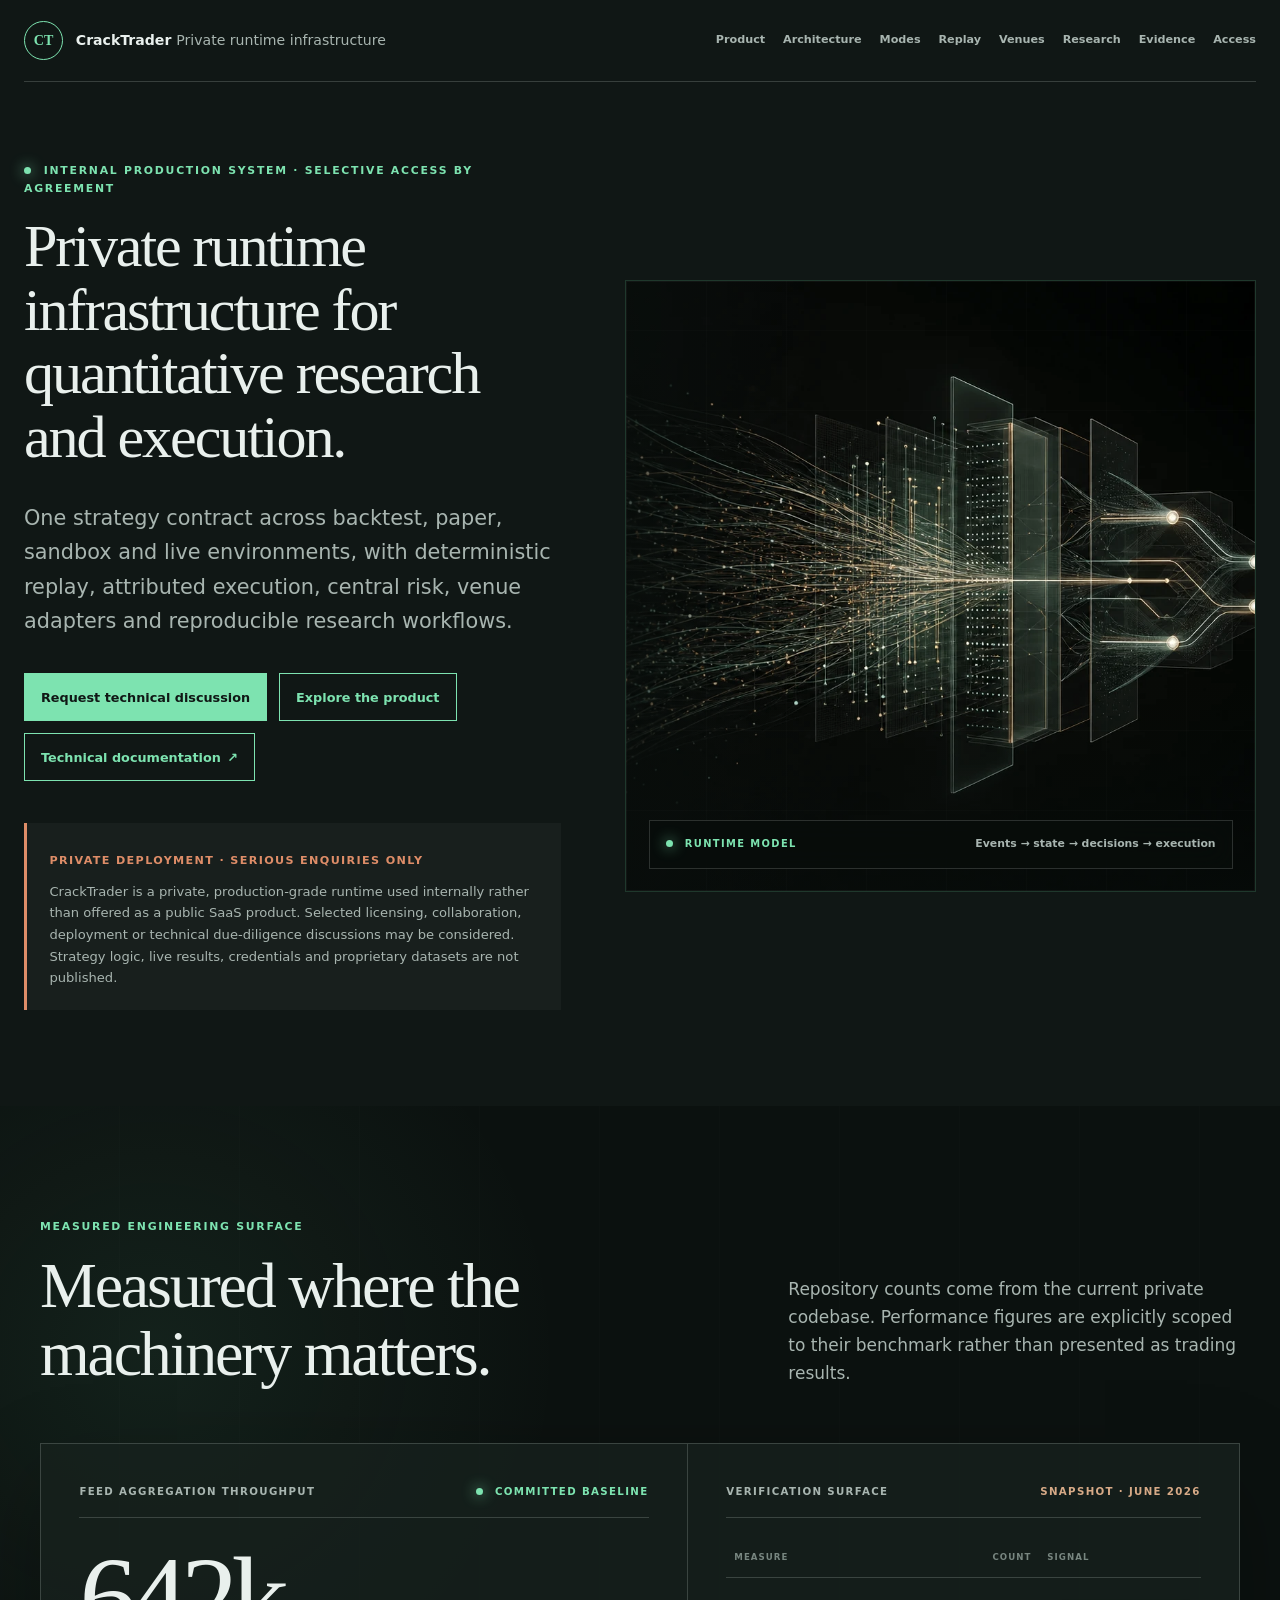
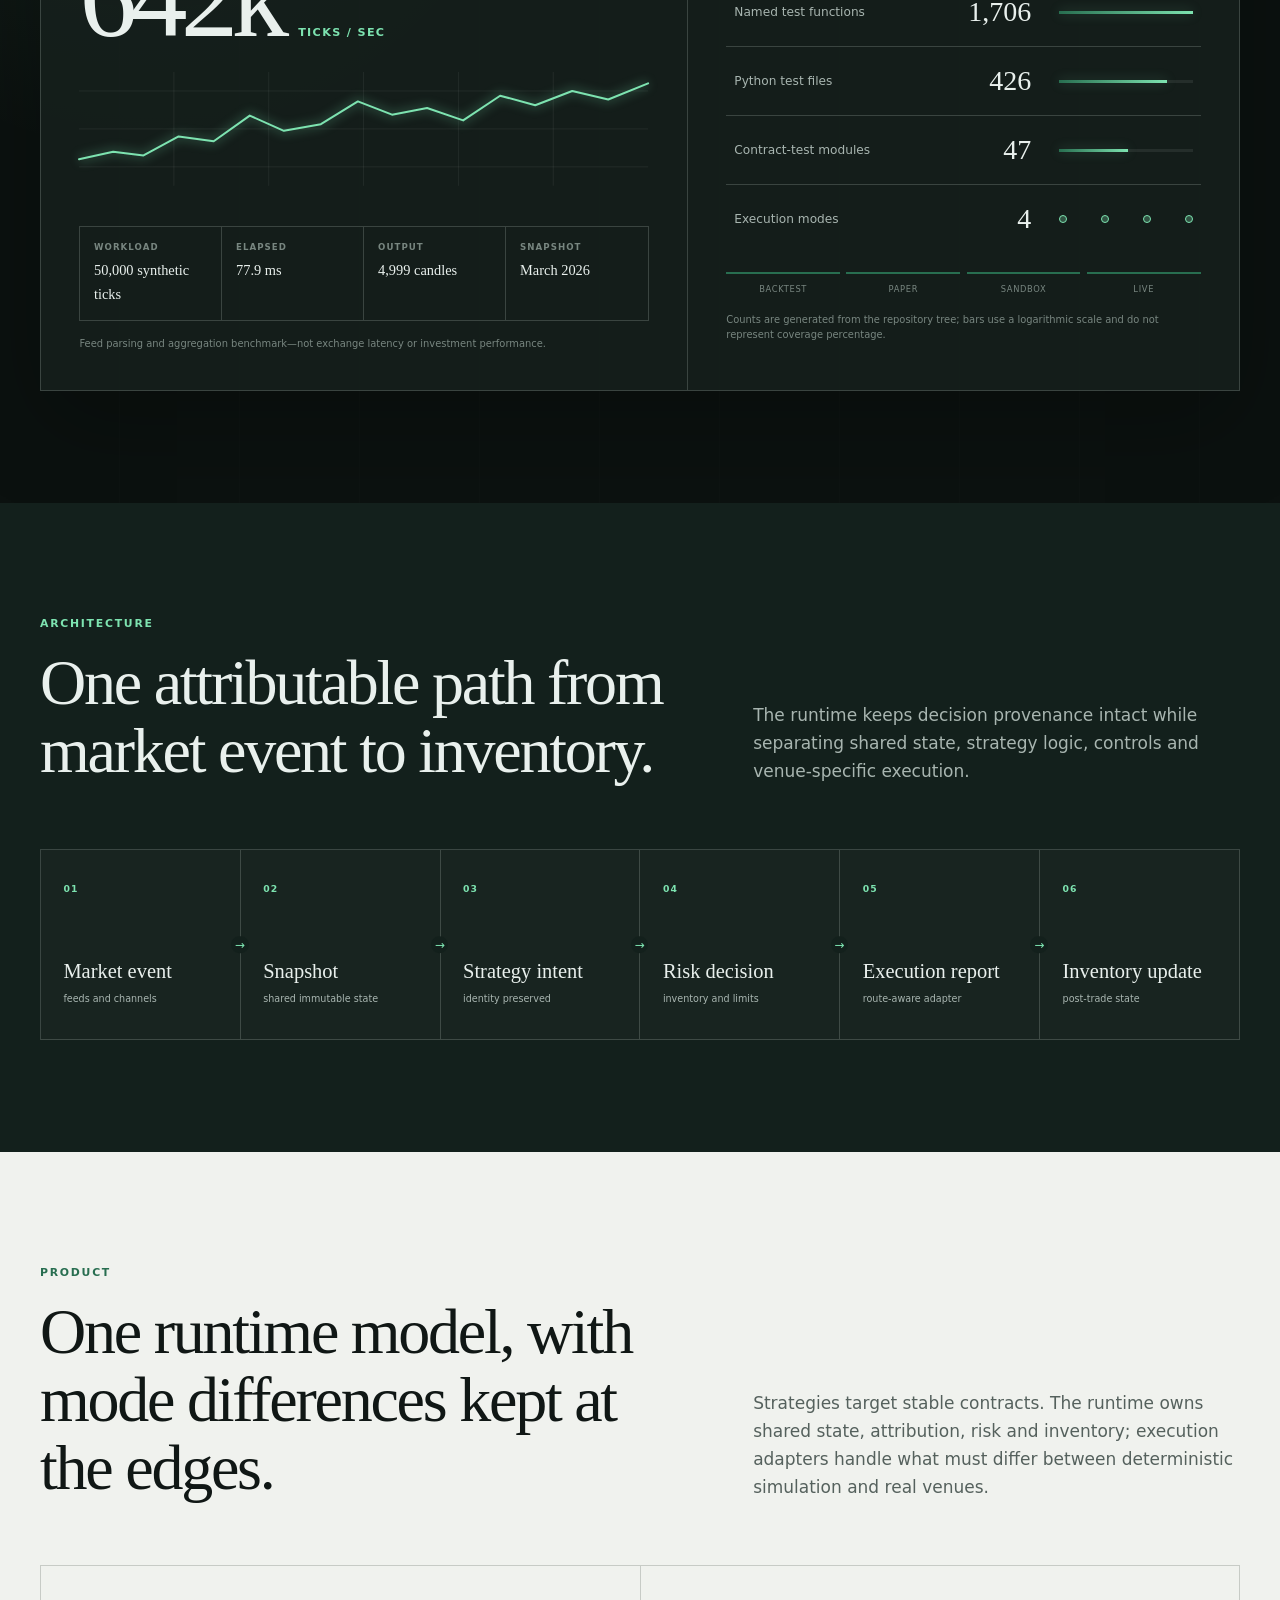
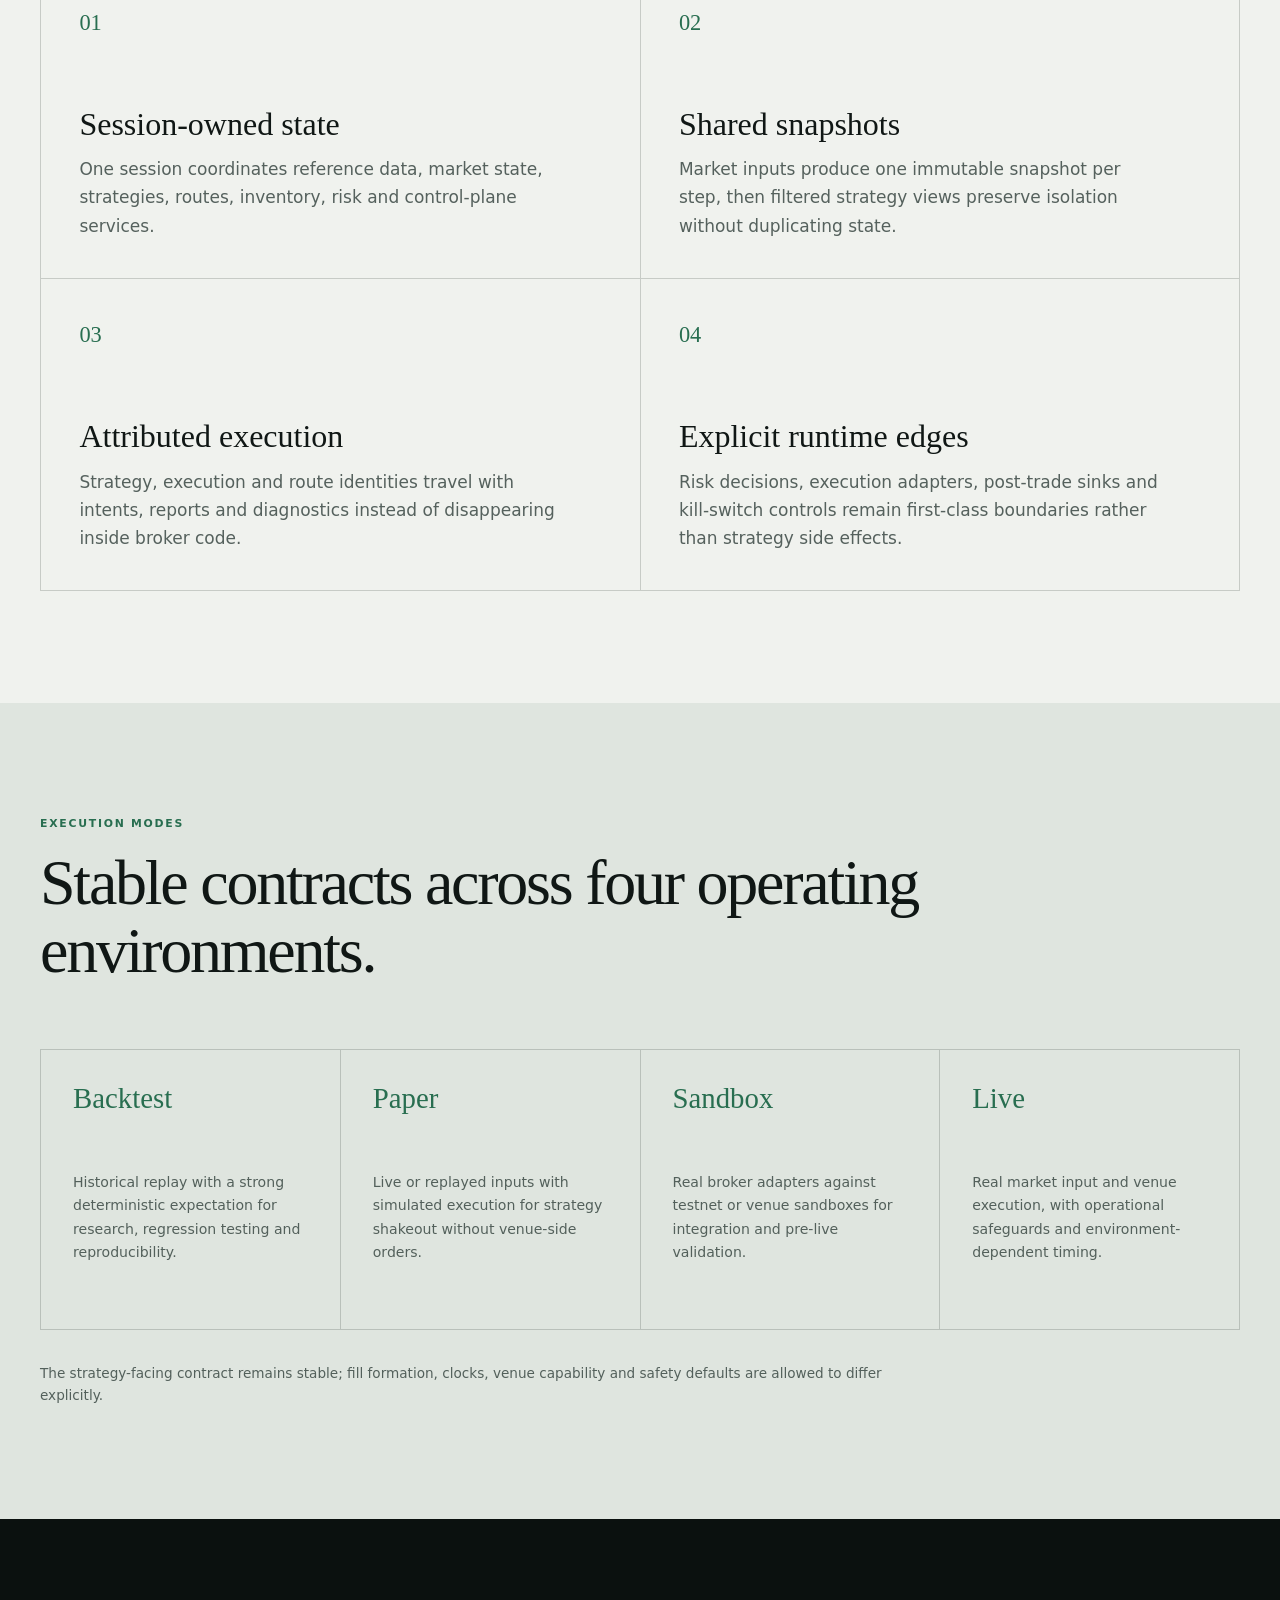
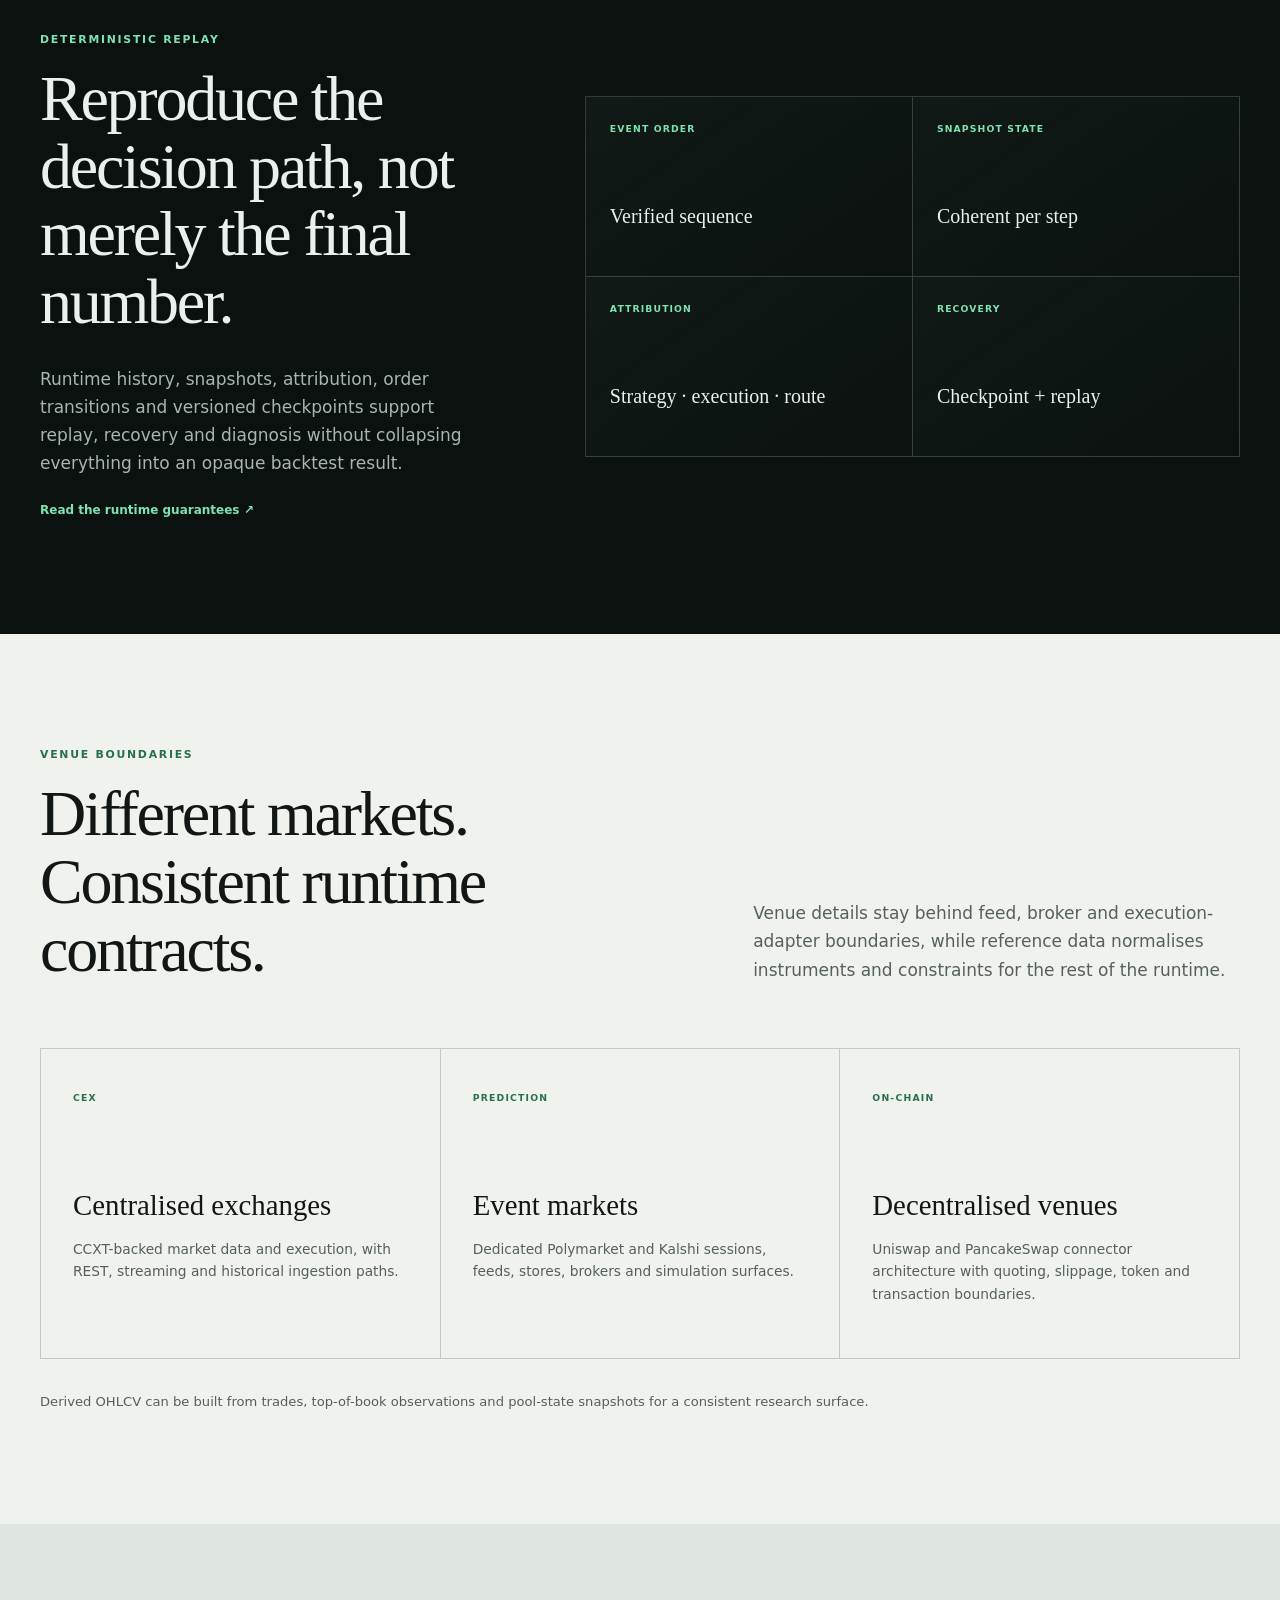
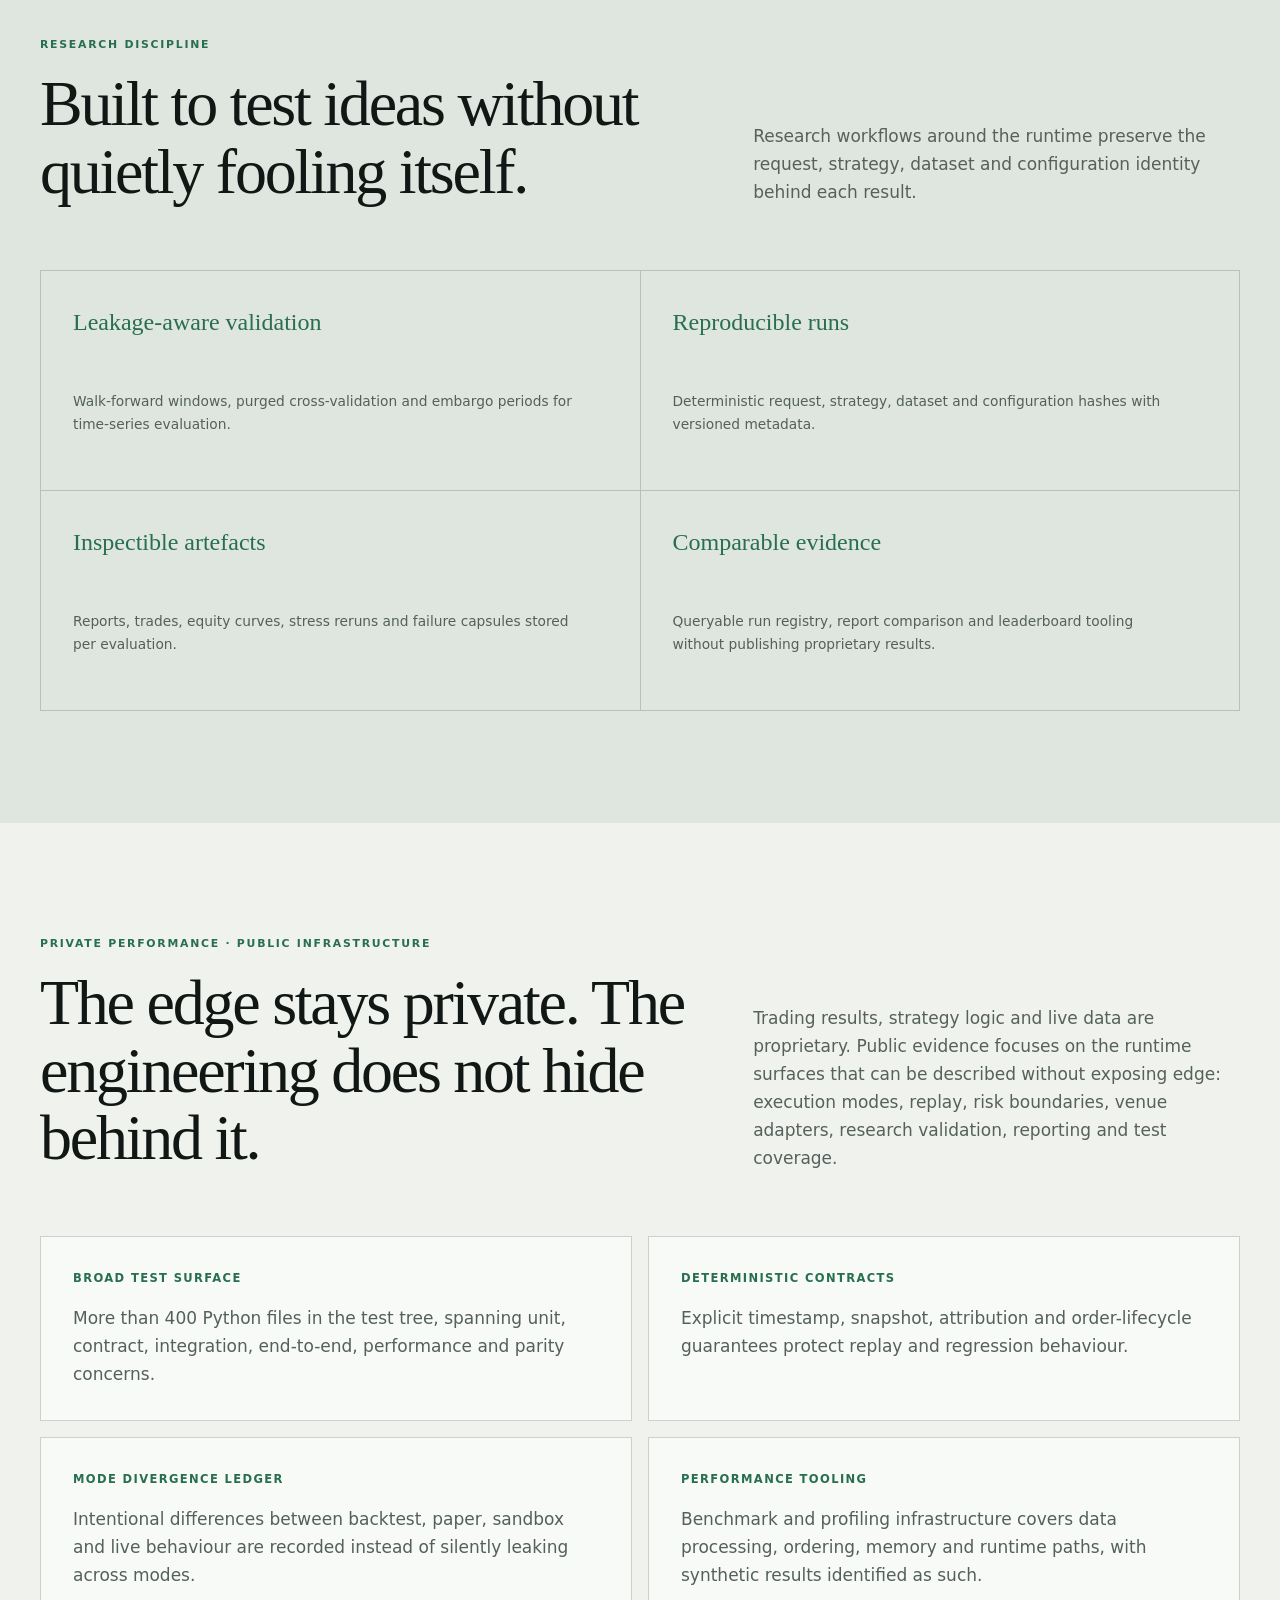
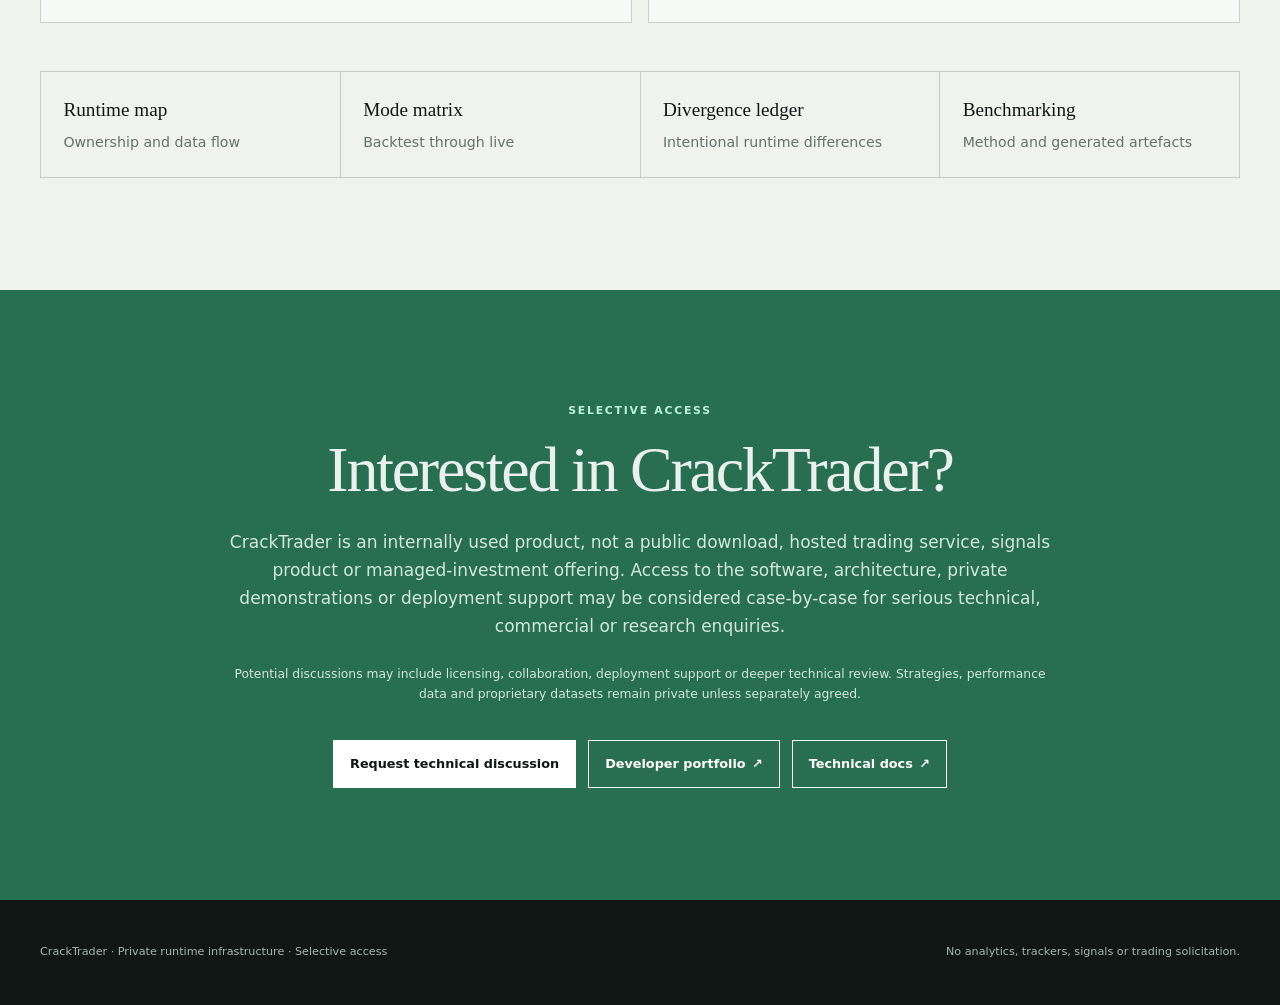
==== commit 528cd450: "Reframe CrackTrader as private product infrastructure" ====
--- a/index.html
+++ b/index.html
@@ -3,12 +3,12 @@
   <head>
     <meta charset="utf-8">
     <meta name="viewport" content="width=device-width, initial-scale=1">
-    <title>Cracktrader Engineering — Event-driven trading runtime</title>
-    <meta name="description" content="Engineering overview of Cracktrader: an event-driven runtime for quantitative research, simulation and execution across backtest, paper, sandbox and live modes.">
+    <title>CrackTrader — Private runtime infrastructure</title>
+    <meta name="description" content="CrackTrader is a private, production-grade runtime for quantitative research, simulation and execution across backtest, paper, sandbox and live environments.">
     <meta name="theme-color" content="#101715">
     <meta property="og:type" content="website">
-    <meta property="og:title" content="Cracktrader Engineering">
-    <meta property="og:description" content="An event-driven runtime for quantitative research, simulation and execution.">
+    <meta property="og:title" content="CrackTrader — Private runtime infrastructure">
+    <meta property="og:description" content="A private, production-grade runtime for quantitative research, simulation and execution.">
     <meta property="og:url" content="https://cracktrader.github.io/">
     <link rel="canonical" href="https://cracktrader.github.io/">
     <link rel="icon" href="assets/favicon.svg" type="image/svg+xml">
@@ -18,41 +18,45 @@
     <a class="skip-link" href="#main">Skip to content</a>
 
     <header class="site-header">
-      <a class="brand" href="#top" aria-label="Cracktrader Engineering, home">
+      <a class="brand" href="#top" aria-label="CrackTrader, home">
         <span class="brand-mark" aria-hidden="true">CT</span>
-        <span>Cracktrader <em>Engineering</em></span>
+        <span>CrackTrader <em>Private runtime infrastructure</em></span>
       </a>
       <nav aria-label="Primary navigation">
-        <a href="#metrics">Metrics</a>
+        <a href="#product">Product</a>
         <a href="#architecture">Architecture</a>
+        <a href="#modes">Modes</a>
+        <a href="#replay">Replay</a>
+        <a href="#venues">Venues</a>
+        <a href="#research">Research</a>
         <a href="#evidence">Evidence</a>
-        <a href="#contact">Contact</a>
+        <a href="#access">Access</a>
       </nav>
     </header>
 
     <main id="main">
       <section class="hero" id="top">
         <div class="hero-copy">
-          <p class="eyebrow">Private engineering project · public technical overview</p>
-          <h1>An event-driven runtime for quantitative research and execution.</h1>
+          <p class="eyebrow status-line"><span></span> Internal production system · selective access by agreement</p>
+          <h1>Private runtime infrastructure for quantitative research and execution.</h1>
           <p class="hero-intro">
-            Cracktrader is a Python trading runtime designed around explicit contracts:
-            shared market-state snapshots, strategy-scoped views, route-aware execution,
-            central risk and inventory, and adapters that isolate backtest, paper,
-            sandbox and live behaviour.
+            One strategy contract across backtest, paper, sandbox and live environments,
+            with deterministic replay, attributed execution, central risk, venue adapters
+            and reproducible research workflows.
           </p>
           <div class="actions">
-            <a class="button primary" href="#architecture">Explore the architecture</a>
+            <a class="button primary" href="#access">Request technical discussion</a>
+            <a class="button secondary" href="#product">Explore the product</a>
             <a class="button secondary" href="https://cracktrader.github.io/docs/">Technical documentation <span aria-hidden="true">↗</span></a>
           </div>
 
           <aside class="availability" aria-label="Project availability">
-            <strong>Current availability</strong>
+            <strong>Private deployment · serious enquiries only</strong>
             <p>
-              Cracktrader is private software for personal quantitative research and
-              trading. It is not currently offered as a hosted product, public package
-              or investment service. This site documents the engineering approach
-              without exposing strategies, credentials, live data or private source.
+              CrackTrader is a private, production-grade runtime used internally rather
+              than offered as a public SaaS product. Selected licensing, collaboration,
+              deployment or technical due-diligence discussions may be considered.
+              Strategy logic, live results, credentials and proprietary datasets are not published.
             </p>
           </aside>
         </div>
@@ -70,7 +74,7 @@
         <div class="metrics-heading">
           <div>
             <p class="eyebrow">Measured engineering surface</p>
-            <h2>Evidence, not dashboard theatre.</h2>
+            <h2>Measured where the machinery matters.</h2>
           </div>
           <p>Repository counts come from the current private codebase. Performance figures are explicitly scoped to their benchmark rather than presented as trading results.</p>
         </div>
@@ -116,10 +120,28 @@
         </div>
       </section>
 
-      <section class="principles section" id="architecture">
+      <section class="architecture-map section" id="architecture">
         <div class="section-heading">
           <div>
             <p class="eyebrow">Architecture</p>
+            <h2>One attributable path from market event to inventory.</h2>
+          </div>
+          <p>The runtime keeps decision provenance intact while separating shared state, strategy logic, controls and venue-specific execution.</p>
+        </div>
+        <ol class="runtime-rail" aria-label="CrackTrader runtime decision path">
+          <li><span>01</span><strong>Market event</strong><small>feeds and channels</small></li>
+          <li><span>02</span><strong>Snapshot</strong><small>shared immutable state</small></li>
+          <li><span>03</span><strong>Strategy intent</strong><small>identity preserved</small></li>
+          <li><span>04</span><strong>Risk decision</strong><small>inventory and limits</small></li>
+          <li><span>05</span><strong>Execution report</strong><small>route-aware adapter</small></li>
+          <li><span>06</span><strong>Inventory update</strong><small>post-trade state</small></li>
+        </ol>
+      </section>
+
+      <section class="principles section" id="product">
+        <div class="section-heading">
+          <div>
+            <p class="eyebrow">Product</p>
             <h2>One runtime model, with mode differences kept at the edges.</h2>
           </div>
           <p>
@@ -153,7 +175,7 @@
         </div>
       </section>
 
-      <section class="modes section" aria-labelledby="modes-title">
+      <section class="modes section" id="modes" aria-labelledby="modes-title">
         <div class="section-heading compact">
           <div>
             <p class="eyebrow">Execution modes</p>
@@ -169,17 +191,64 @@
         <p class="mode-note">The strategy-facing contract remains stable; fill formation, clocks, venue capability and safety defaults are allowed to differ explicitly.</p>
       </section>
 
+      <section class="replay section" id="replay">
+        <div class="replay-copy">
+          <p class="eyebrow">Deterministic replay</p>
+          <h2>Reproduce the decision path, not merely the final number.</h2>
+          <p>Runtime history, snapshots, attribution, order transitions and versioned checkpoints support replay, recovery and diagnosis without collapsing everything into an opaque backtest result.</p>
+          <a class="text-link" href="https://cracktrader.github.io/docs/testing/runtime_guarantees/">Read the runtime guarantees <span aria-hidden="true">↗</span></a>
+        </div>
+        <div class="replay-proof" aria-label="Replay verification surfaces">
+          <div><span>Event order</span><strong>Verified sequence</strong></div>
+          <div><span>Snapshot state</span><strong>Coherent per step</strong></div>
+          <div><span>Attribution</span><strong>Strategy · execution · route</strong></div>
+          <div><span>Recovery</span><strong>Checkpoint + replay</strong></div>
+        </div>
+      </section>
+
+      <section class="venues section" id="venues">
+        <div class="section-heading">
+          <div>
+            <p class="eyebrow">Venue boundaries</p>
+            <h2>Different markets. Consistent runtime contracts.</h2>
+          </div>
+          <p>Venue details stay behind feed, broker and execution-adapter boundaries, while reference data normalises instruments and constraints for the rest of the runtime.</p>
+        </div>
+        <div class="venue-grid">
+          <article><span>CEX</span><h3>Centralised exchanges</h3><p>CCXT-backed market data and execution, with REST, streaming and historical ingestion paths.</p></article>
+          <article><span>Prediction</span><h3>Event markets</h3><p>Dedicated Polymarket and Kalshi sessions, feeds, stores, brokers and simulation surfaces.</p></article>
+          <article><span>On-chain</span><h3>Decentralised venues</h3><p>Uniswap and PancakeSwap connector architecture with quoting, slippage, token and transaction boundaries.</p></article>
+        </div>
+        <p class="venue-note">Derived OHLCV can be built from trades, top-of-book observations and pool-state snapshots for a consistent research surface.</p>
+      </section>
+
+      <section class="research section" id="research">
+        <div class="section-heading">
+          <div>
+            <p class="eyebrow">Research discipline</p>
+            <h2>Built to test ideas without quietly fooling itself.</h2>
+          </div>
+          <p>Research workflows around the runtime preserve the request, strategy, dataset and configuration identity behind each result.</p>
+        </div>
+        <div class="research-grid">
+          <article><strong>Leakage-aware validation</strong><p>Walk-forward windows, purged cross-validation and embargo periods for time-series evaluation.</p></article>
+          <article><strong>Reproducible runs</strong><p>Deterministic request, strategy, dataset and configuration hashes with versioned metadata.</p></article>
+          <article><strong>Inspectible artefacts</strong><p>Reports, trades, equity curves, stress reruns and failure capsules stored per evaluation.</p></article>
+          <article><strong>Comparable evidence</strong><p>Queryable run registry, report comparison and leaderboard tooling without publishing proprietary results.</p></article>
+        </div>
+      </section>
+
       <section class="evidence section" id="evidence">
         <div class="section-heading">
           <div>
-            <p class="eyebrow">Engineering evidence</p>
-            <h2>Designed to be reasoned about, replayed and tested.</h2>
+            <p class="eyebrow">Private performance · public infrastructure</p>
+            <h2>The edge stays private. The engineering does not hide behind it.</h2>
           </div>
           <p>
-            The core repository is private. Public evidence therefore focuses on
-            architecture, runtime guarantees, testing responsibilities, mode
-            divergences and benchmark methodology—not claims that require access to
-            strategies or trading results.
+            Trading results, strategy logic and live data are proprietary. Public
+            evidence focuses on the runtime surfaces that can be described without
+            exposing edge: execution modes, replay, risk boundaries, venue adapters,
+            research validation, reporting and test coverage.
           </p>
         </div>
 
@@ -218,28 +287,18 @@
         </div>
       </section>
 
-      <section class="transfer section">
-        <p class="eyebrow">Beyond the domain</p>
-        <h2>The architecture is about more than trading.</h2>
+      <section class="access section" id="access">
+        <p class="eyebrow">Selective access</p>
+        <h2>Interested in CrackTrader?</h2>
         <p>
-          Shared state, deterministic replay, attributed decisions, route-aware
-          execution and explicit safety boundaries also matter in simulation,
-          logistics, defence, industrial control, data platforms and other
-          event-driven systems. Trading is the demanding domain in which these design
-          decisions are exercised.
+          CrackTrader is an internally used product, not a public download, hosted
+          trading service, signals product or managed-investment offering. Access to
+          the software, architecture, private demonstrations or deployment support may
+          be considered case-by-case for serious technical, commercial or research enquiries.
         </p>
-      </section>
-
-      <section class="contact section" id="contact">
-        <p class="eyebrow">Contact</p>
-        <h2>Open to a serious conversation.</h2>
-        <p>
-          Cracktrader is not publicly available today, but I am happy to discuss its
-          architecture, related engineering work, research collaboration, licensing
-          or adjacent applications with people who have a concrete interest.
-        </p>
+        <p class="access-note">Potential discussions may include licensing, collaboration, deployment support or deeper technical review. Strategies, performance data and proprietary datasets remain private unless separately agreed.</p>
         <div class="actions">
-          <a class="button light" href="mailto:lachlanjbridges@gmail.com">Email Lachlan Bridges</a>
+          <a class="button light" href="mailto:lachlanjbridges@gmail.com?subject=CrackTrader%20technical%20discussion">Request technical discussion</a>
           <a class="button outline-light" href="https://thetailorretailored.github.io/">Developer portfolio <span aria-hidden="true">↗</span></a>
           <a class="button outline-light" href="https://cracktrader.github.io/docs/">Technical docs <span aria-hidden="true">↗</span></a>
         </div>
@@ -247,8 +306,8 @@
     </main>
 
     <footer>
-      <p>Cracktrader Engineering · Private project, public technical overview</p>
-      <p>No analytics, trackers or trading solicitation.</p>
+      <p>CrackTrader · Private runtime infrastructure · Selective access</p>
+      <p>No analytics, trackers, signals or trading solicitation.</p>
     </footer>
   </body>
 </html>
--- a/styles.css
+++ b/styles.css
@@ -20,19 +20,19 @@
 a { color: inherit; text-underline-offset: .2em; }
 .skip-link { position: fixed; top: -5rem; left: 1rem; z-index: 20; padding: .7rem 1rem; background: var(--green); color: var(--dark); }
 .skip-link:focus { top: 1rem; }
-.site-header { width: min(1200px, calc(100% - 3rem)); min-height: 82px; margin: 0 auto; display: flex; align-items: center; justify-content: space-between; border-bottom: 1px solid var(--line); }
+.site-header { width: min(1400px, calc(100% - 3rem)); min-height: 82px; margin: 0 auto; display: flex; align-items: center; justify-content: space-between; gap: 2rem; border-bottom: 1px solid var(--line); }
 .brand { display: flex; align-items: center; gap: .8rem; text-decoration: none; font-size: .88rem; font-weight: 750; }
 .brand em { color: var(--muted); font-style: normal; font-weight: 500; }
 .brand-mark { display: grid; width: 39px; height: 39px; place-items: center; border: 1px solid var(--green); border-radius: 50%; color: var(--green); font-family: var(--serif); }
-nav { display: flex; gap: clamp(1rem, 3vw, 2.5rem); }
-nav a { color: var(--muted); font-size: .78rem; font-weight: 700; text-decoration: none; }
+nav { display: flex; gap: clamp(.6rem, 1.4vw, 1.5rem); }
+nav a { color: var(--muted); font-size: .7rem; font-weight: 700; text-decoration: none; }
 nav a:hover { color: var(--green); }
 
 .hero { width: min(1400px, calc(100% - 3rem)); min-height: 820px; margin: 0 auto; padding: 5rem 0 6rem; display: grid; grid-template-columns: minmax(0, .92fr) minmax(480px, 1.08fr); gap: clamp(2rem, 5vw, 5rem); align-items: center; }
 .hero-copy { position: relative; z-index: 2; }
 .eyebrow { margin: 0 0 1rem; color: var(--green); font-size: .68rem; font-weight: 800; letter-spacing: .16em; text-transform: uppercase; }
 h1, h2 { margin: 0; font-family: var(--serif); font-weight: 500; line-height: 1.06; letter-spacing: -.035em; }
-h1 { font-size: clamp(3.6rem, 5.2vw, 5.4rem); }
+h1 { font-size: clamp(3.3rem, 4.7vw, 4.95rem); }
 h2 { font-size: clamp(2.8rem, 5vw, 5rem); }
 h3 { line-height: 1.15; }
 .hero-intro { max-width: 760px; margin: 2rem 0 0; color: var(--muted); font-size: clamp(1.05rem, 1.7vw, 1.3rem); }
@@ -44,6 +44,7 @@
 .availability { margin-top: 2.6rem; padding: 1.3rem 1.4rem; border-left: 3px solid var(--rust); background: rgba(255,255,255,.035); }
 .availability strong { color: var(--rust); font-size: .7rem; letter-spacing: .12em; text-transform: uppercase; }
 .availability p { margin: .55rem 0 0; color: var(--muted); font-size: .82rem; }
+.status-line span { display: inline-block; width: 7px; height: 7px; margin-right: .45rem; border-radius: 50%; background: var(--green); box-shadow: 0 0 14px var(--green); }
 
 .hero-visual { position: relative; min-height: 610px; margin: 0; overflow: hidden; border: 1px solid rgba(125,227,176,.2); background: #080d0b; isolation: isolate; }
 .hero-visual::before { content: ""; position: absolute; inset: 0; z-index: 1; background: linear-gradient(90deg, rgba(8,13,11,.72), transparent 28%), linear-gradient(0deg, rgba(8,13,11,.72), transparent 35%); pointer-events: none; }
@@ -92,6 +93,14 @@
 .mode-key { display: grid; grid-template-columns: repeat(4, 1fr); gap: .4rem; margin-top: 1.2rem; }
 .mode-key span { padding-top: .55rem; border-top: 2px solid var(--green-dark); color: #788680; font-size: .52rem; letter-spacing: .08em; text-align: center; text-transform: uppercase; }
 .metric-caveat { margin: 1rem 0 0; color: #788680; font-size: .62rem; line-height: 1.5; }
+.architecture-map { background: #13201c; }
+.architecture-map .section-heading > p { color: var(--muted); }
+.runtime-rail { display: grid; grid-template-columns: repeat(6, 1fr); margin: 0; padding: 0; border-top: 1px solid var(--line); border-left: 1px solid var(--line); list-style: none; counter-reset: none; }
+.runtime-rail li { position: relative; min-height: 190px; padding: 1.4rem; border-right: 1px solid var(--line); border-bottom: 1px solid var(--line); background: rgba(255,255,255,.018); }
+.runtime-rail li:not(:last-child)::after { content: "→"; position: absolute; z-index: 2; top: 50%; right: -.55rem; display: grid; width: 1.1rem; height: 1.1rem; place-items: center; border-radius: 50%; background: #13201c; color: var(--green); font-size: .75rem; transform: translateY(-50%); }
+.runtime-rail span { color: var(--green); font-size: .58rem; font-weight: 800; letter-spacing: .12em; }
+.runtime-rail strong { display: block; margin-top: 3.7rem; font-family: var(--serif); font-size: 1.28rem; font-weight: 500; line-height: 1.12; }
+.runtime-rail small { display: block; margin-top: .5rem; color: var(--muted); font-size: .6rem; }
 .principles { background: var(--paper); color: var(--dark); }
 .principles .eyebrow, .modes .eyebrow, .evidence .eyebrow { color: var(--green-dark); }
 .principle-grid { display: grid; grid-template-columns: repeat(2, 1fr); border-top: 1px solid var(--dark-line); border-left: 1px solid var(--dark-line); }
@@ -106,6 +115,28 @@
 .mode-grid h3 { margin: 0 0 3.5rem; color: var(--green-dark); font-family: var(--serif); font-size: 1.8rem; font-weight: 500; }
 .mode-grid p { color: #53605b; font-size: .88rem; }
 .mode-note { max-width: 850px; margin: 2rem 0 0; color: #53605b; font-size: .85rem; }
+.replay { display: grid; grid-template-columns: .82fr 1.18fr; gap: clamp(3rem, 7vw, 7rem); align-items: center; background: #0b110f; }
+.replay-copy > p:not(.eyebrow) { margin: 1.8rem 0 0; color: var(--muted); }
+.text-link { display: inline-block; margin-top: 1.5rem; color: var(--green); font-size: .75rem; font-weight: 750; text-decoration: none; }
+.text-link:hover { text-decoration: underline; }
+.replay-proof { display: grid; grid-template-columns: repeat(2, 1fr); border-top: 1px solid var(--line); border-left: 1px solid var(--line); }
+.replay-proof div { min-height: 180px; padding: 1.5rem; border-right: 1px solid var(--line); border-bottom: 1px solid var(--line); background: linear-gradient(145deg, rgba(125,227,176,.045), transparent); }
+.replay-proof span { display: block; color: var(--green); font-size: .58rem; font-weight: 800; letter-spacing: .12em; text-transform: uppercase; }
+.replay-proof strong { display: block; margin-top: 4rem; font-family: var(--serif); font-size: 1.25rem; font-weight: 500; }
+.venues { background: var(--paper); color: var(--dark); }
+.venues .eyebrow, .research .eyebrow { color: var(--green-dark); }
+.venue-grid { display: grid; grid-template-columns: repeat(3, 1fr); border-top: 1px solid var(--dark-line); border-left: 1px solid var(--dark-line); }
+.venue-grid article { min-height: 310px; padding: 2rem; border-right: 1px solid var(--dark-line); border-bottom: 1px solid var(--dark-line); }
+.venue-grid span { color: var(--green-dark); font-size: .58rem; font-weight: 800; letter-spacing: .13em; text-transform: uppercase; }
+.venue-grid h3 { margin: 5rem 0 1rem; font-family: var(--serif); font-size: 1.8rem; font-weight: 500; }
+.venue-grid p, .venue-note { color: #53605b; }
+.venue-grid p { margin: 0; font-size: .86rem; }
+.venue-note { max-width: 850px; margin: 2rem 0 0; font-size: .82rem; }
+.research { background: #dfe5df; color: var(--dark); }
+.research-grid { display: grid; grid-template-columns: repeat(2, 1fr); border-top: 1px solid var(--dark-line); border-left: 1px solid var(--dark-line); }
+.research-grid article { min-height: 220px; padding: 2rem; border-right: 1px solid var(--dark-line); border-bottom: 1px solid var(--dark-line); }
+.research-grid strong { color: var(--green-dark); font-family: var(--serif); font-size: 1.5rem; font-weight: 500; }
+.research-grid p { max-width: 500px; margin: 3rem 0 0; color: #53605b; font-size: .86rem; }
 
 .evidence { background: var(--paper); color: var(--dark); }
 .evidence-grid { display: grid; grid-template-columns: repeat(2, 1fr); gap: 1rem; }
@@ -121,16 +152,22 @@
 .transfer { background: var(--panel); text-align: center; }
 .transfer h2 { max-width: 850px; margin: 0 auto; }
 .transfer > p:not(.eyebrow) { max-width: 820px; margin: 1.6rem auto 0; color: var(--muted); }
-.contact { background: var(--green-dark); text-align: center; }
-.contact .eyebrow { color: #baf2d5; }
-.contact h2 { max-width: 850px; margin: 0 auto; }
-.contact > p:not(.eyebrow) { max-width: 780px; margin: 1.5rem auto 0; color: #d1e9dd; }
-.contact .actions { justify-content: center; }
+.access { background: var(--green-dark); text-align: center; }
+.access .eyebrow { color: #baf2d5; }
+.access h2 { max-width: 850px; margin: 0 auto; }
+.access > p:not(.eyebrow) { max-width: 840px; margin: 1.5rem auto 0; color: #d1e9dd; }
+.access .access-note { max-width: 760px; color: #b8d9ca; font-size: .77rem; }
+.access .actions { justify-content: center; }
 .button.light { border-color: white; background: white; color: var(--dark); }
 .button.outline-light { border-color: white; color: white; }
 footer { width: min(1200px, calc(100% - 3rem)); margin: 0 auto; padding: 2rem 0; display: flex; justify-content: space-between; gap: 2rem; color: var(--muted); font-size: .7rem; }
 
 :focus-visible { outline: 3px solid var(--rust); outline-offset: 4px; }
+@media (max-width: 1100px) {
+  .site-header { padding: .8rem 0; flex-wrap: wrap; }
+  nav { width: 100%; display: grid; grid-template-columns: repeat(8, 1fr); order: 2; }
+  nav a { text-align: center; }
+}
 @media (max-width: 940px) {
   .hero { grid-template-columns: 1fr; }
   .hero-visual { min-height: 480px; }
@@ -139,14 +176,17 @@
   .metrics-heading, .instrument-panel { grid-template-columns: 1fr; }
   .metrics-heading { gap: 1.5rem; }
   .throughput-readout { border-right: 0; border-bottom: 1px solid var(--line); }
-  .mode-grid, .document-links { grid-template-columns: repeat(2, 1fr); }
+  .runtime-rail { grid-template-columns: repeat(3, 1fr); }
+  .runtime-rail li:nth-child(3)::after { display: none; }
+  .replay { grid-template-columns: 1fr; }
+  .mode-grid, .venue-grid, .document-links { grid-template-columns: repeat(2, 1fr); }
 }
 @media (max-width: 620px) {
   body { font-size: 16px; }
   .site-header { width: calc(100% - 2rem); }
   .brand em { display: none; }
-  nav { gap: .55rem; }
-  nav a { font-size: .62rem; }
+  nav { grid-template-columns: repeat(4, 1fr); gap: .45rem .2rem; }
+  nav a { font-size: .58rem; }
   .hero { width: calc(100% - 2rem); min-height: auto; padding: 5rem 0; }
   h1 { font-size: clamp(3.3rem, 15vw, 5rem); }
   .hero-visual { min-height: 310px; }
@@ -159,7 +199,15 @@
   .readout-value strong { font-size: clamp(4.8rem, 24vw, 7rem); }
   .readout-topline { align-items: flex-start; }
   .status, .snapshot-label { text-align: right; }
-  .principle-grid, .mode-grid, .evidence-grid, .document-links { grid-template-columns: 1fr; }
+  .runtime-rail, .principle-grid, .mode-grid, .venue-grid, .research-grid, .evidence-grid, .document-links { grid-template-columns: 1fr; }
+  .runtime-rail li { min-height: 145px; }
+  .runtime-rail li:not(:last-child)::after { top: auto; right: 50%; bottom: -.55rem; transform: translateX(50%) rotate(90deg); }
+  .runtime-rail li:nth-child(3)::after { display: grid; }
+  .runtime-rail strong { margin-top: 2rem; }
+  .replay-proof { grid-template-columns: 1fr; }
+  .replay-proof div, .research-grid article { min-height: 170px; }
+  .venue-grid article { min-height: 250px; }
+  .venue-grid h3 { margin-top: 3rem; }
   .principle-grid article, .mode-grid article { min-height: 240px; }
   footer { width: calc(100% - 2rem); flex-direction: column; gap: .2rem; }
 }
@@ -169,6 +217,6 @@
 }
 @media print {
   .site-header, .hero-visual, .actions, footer { display: none; }
-  body, .hero, .principles, .modes, .evidence, .transfer, .contact { background: white; color: black; }
+  body, .hero, .metrics, .architecture-map, .principles, .modes, .replay, .venues, .research, .evidence, .access { background: white; color: black; }
   .hero, .section { min-height: auto; padding: 2rem 0; }
 }
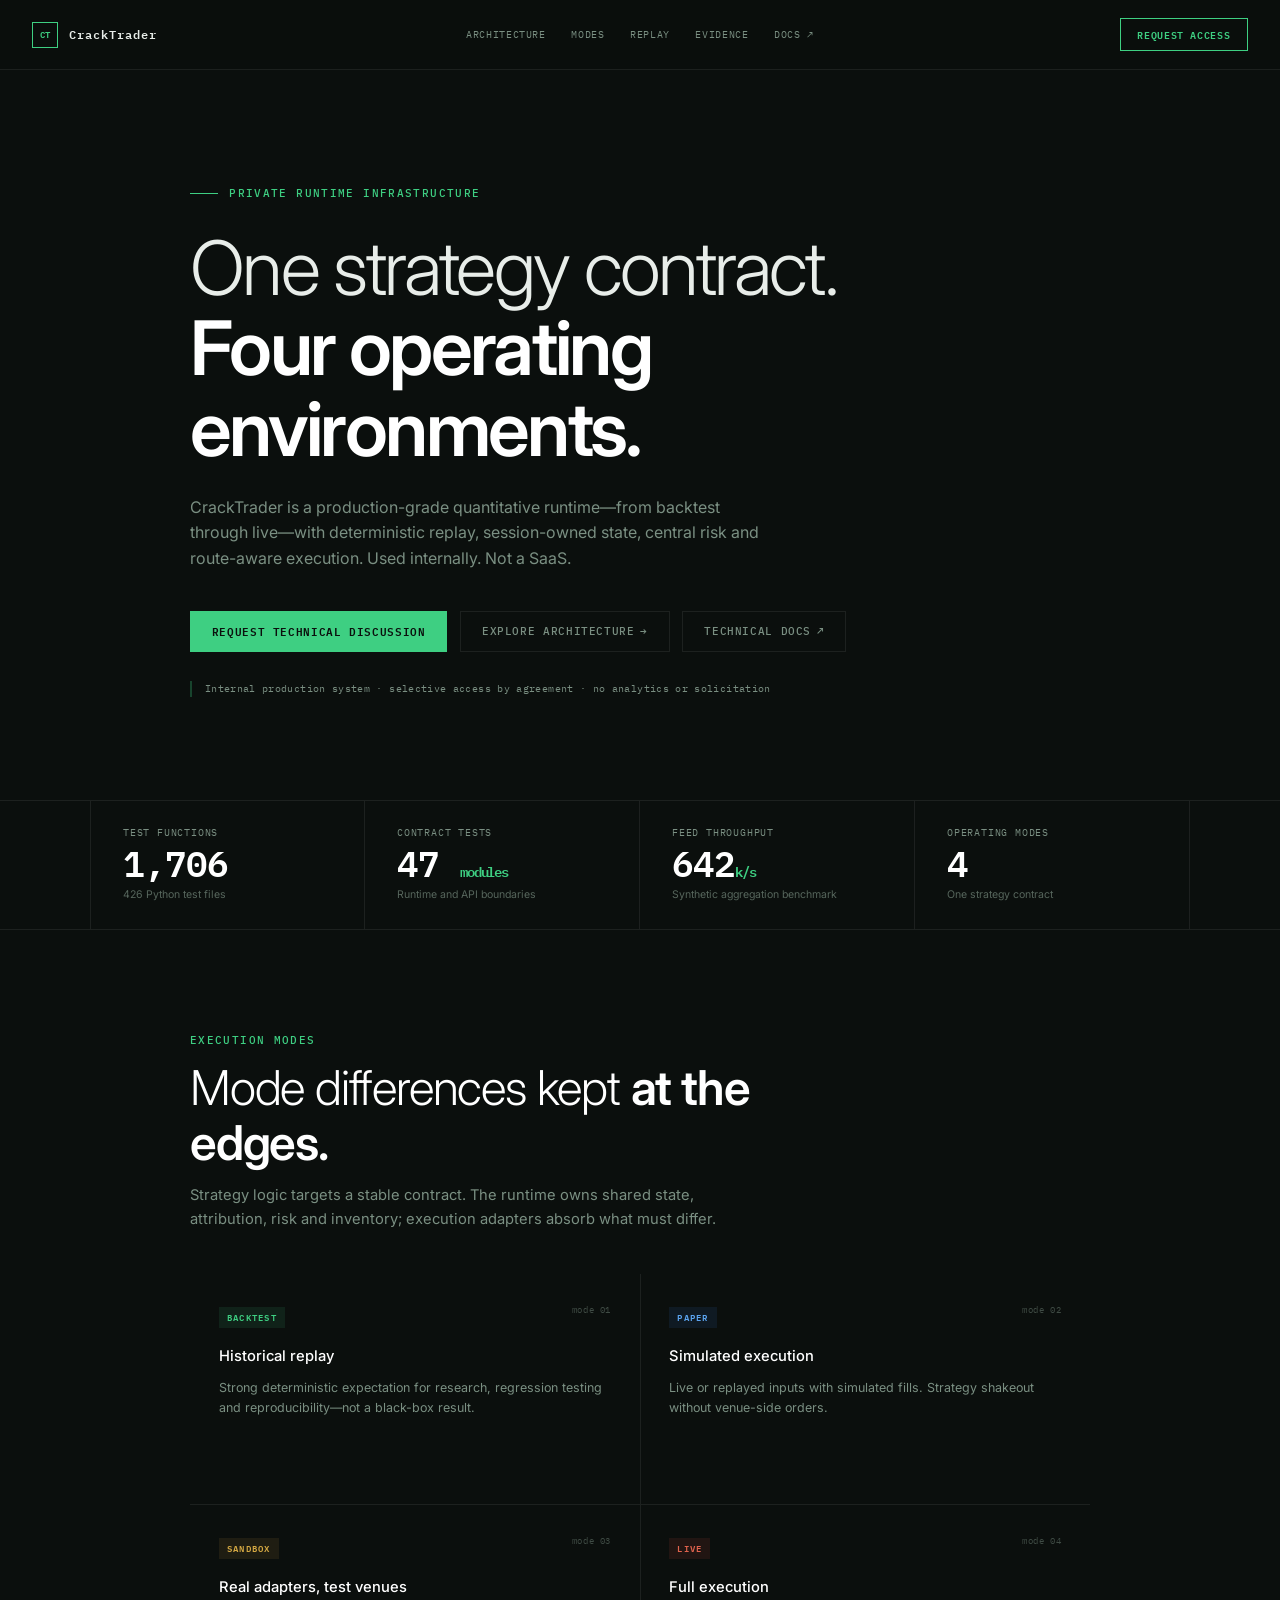
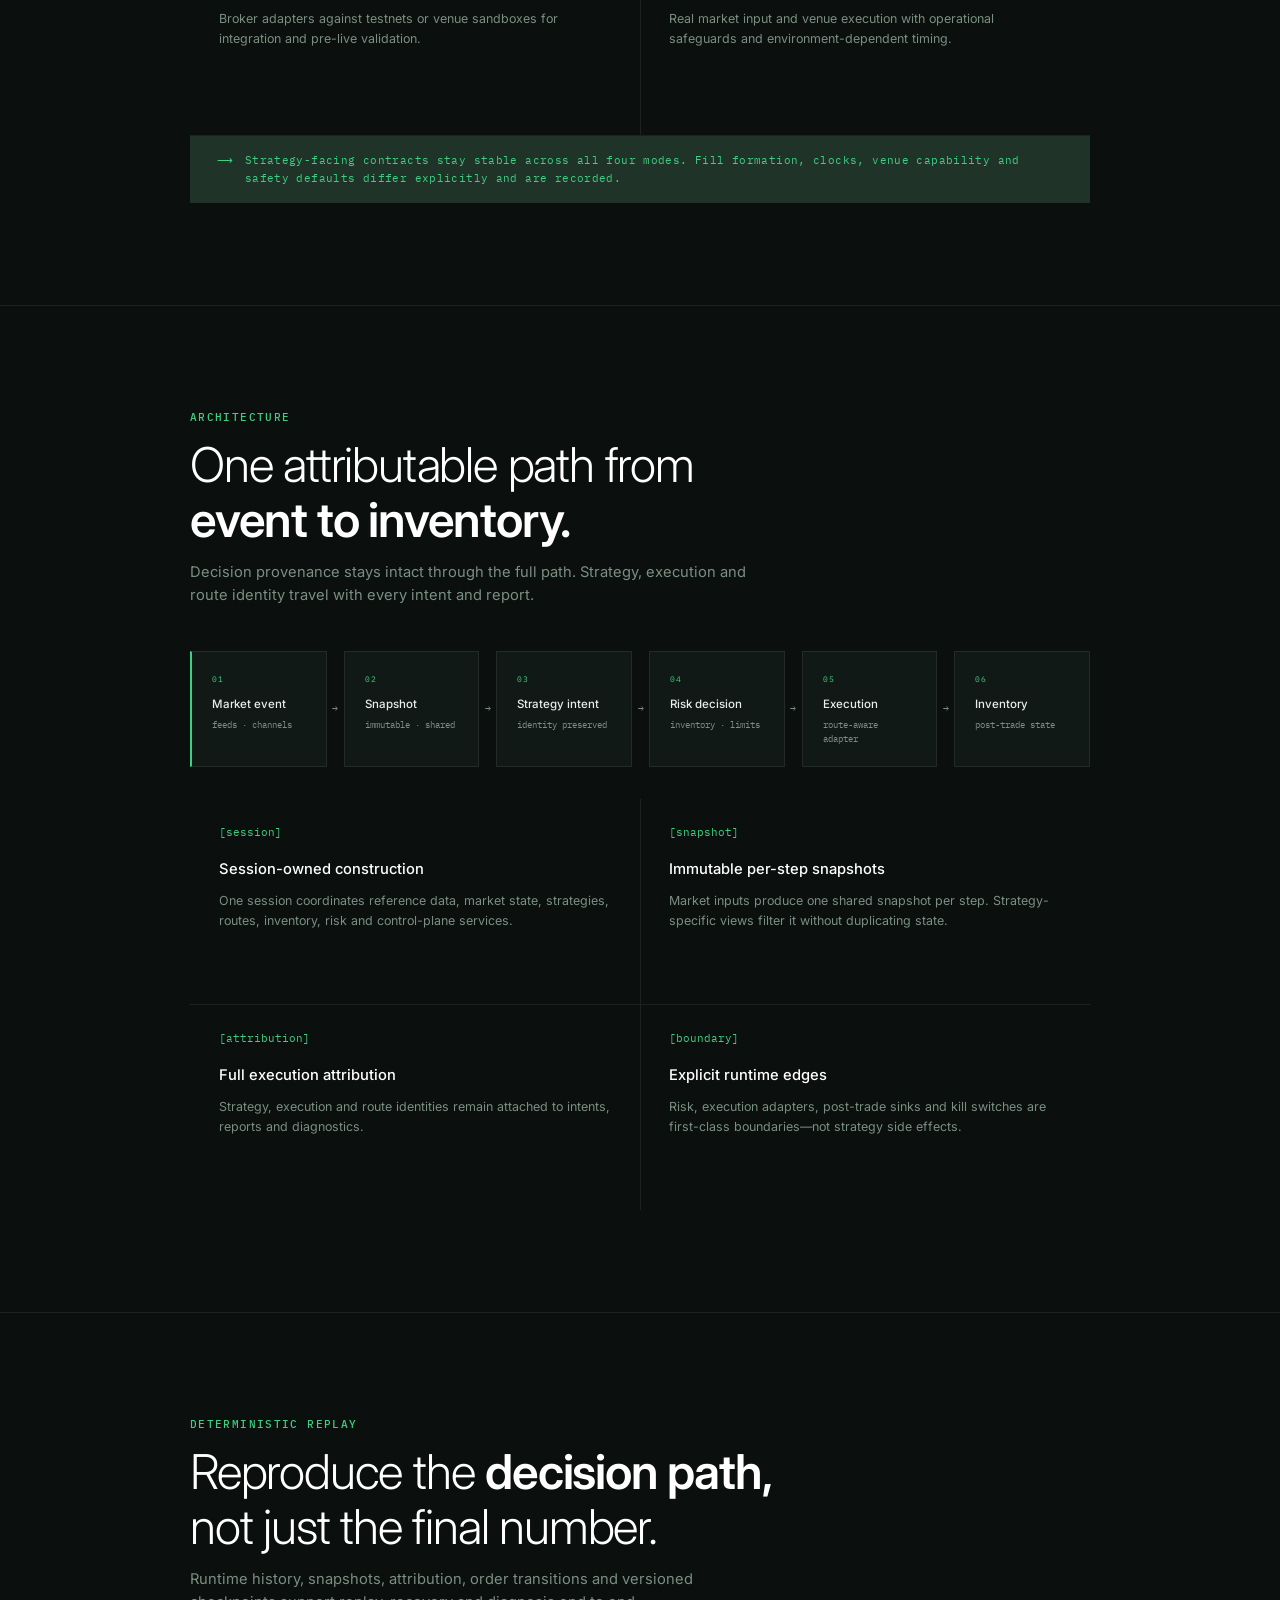
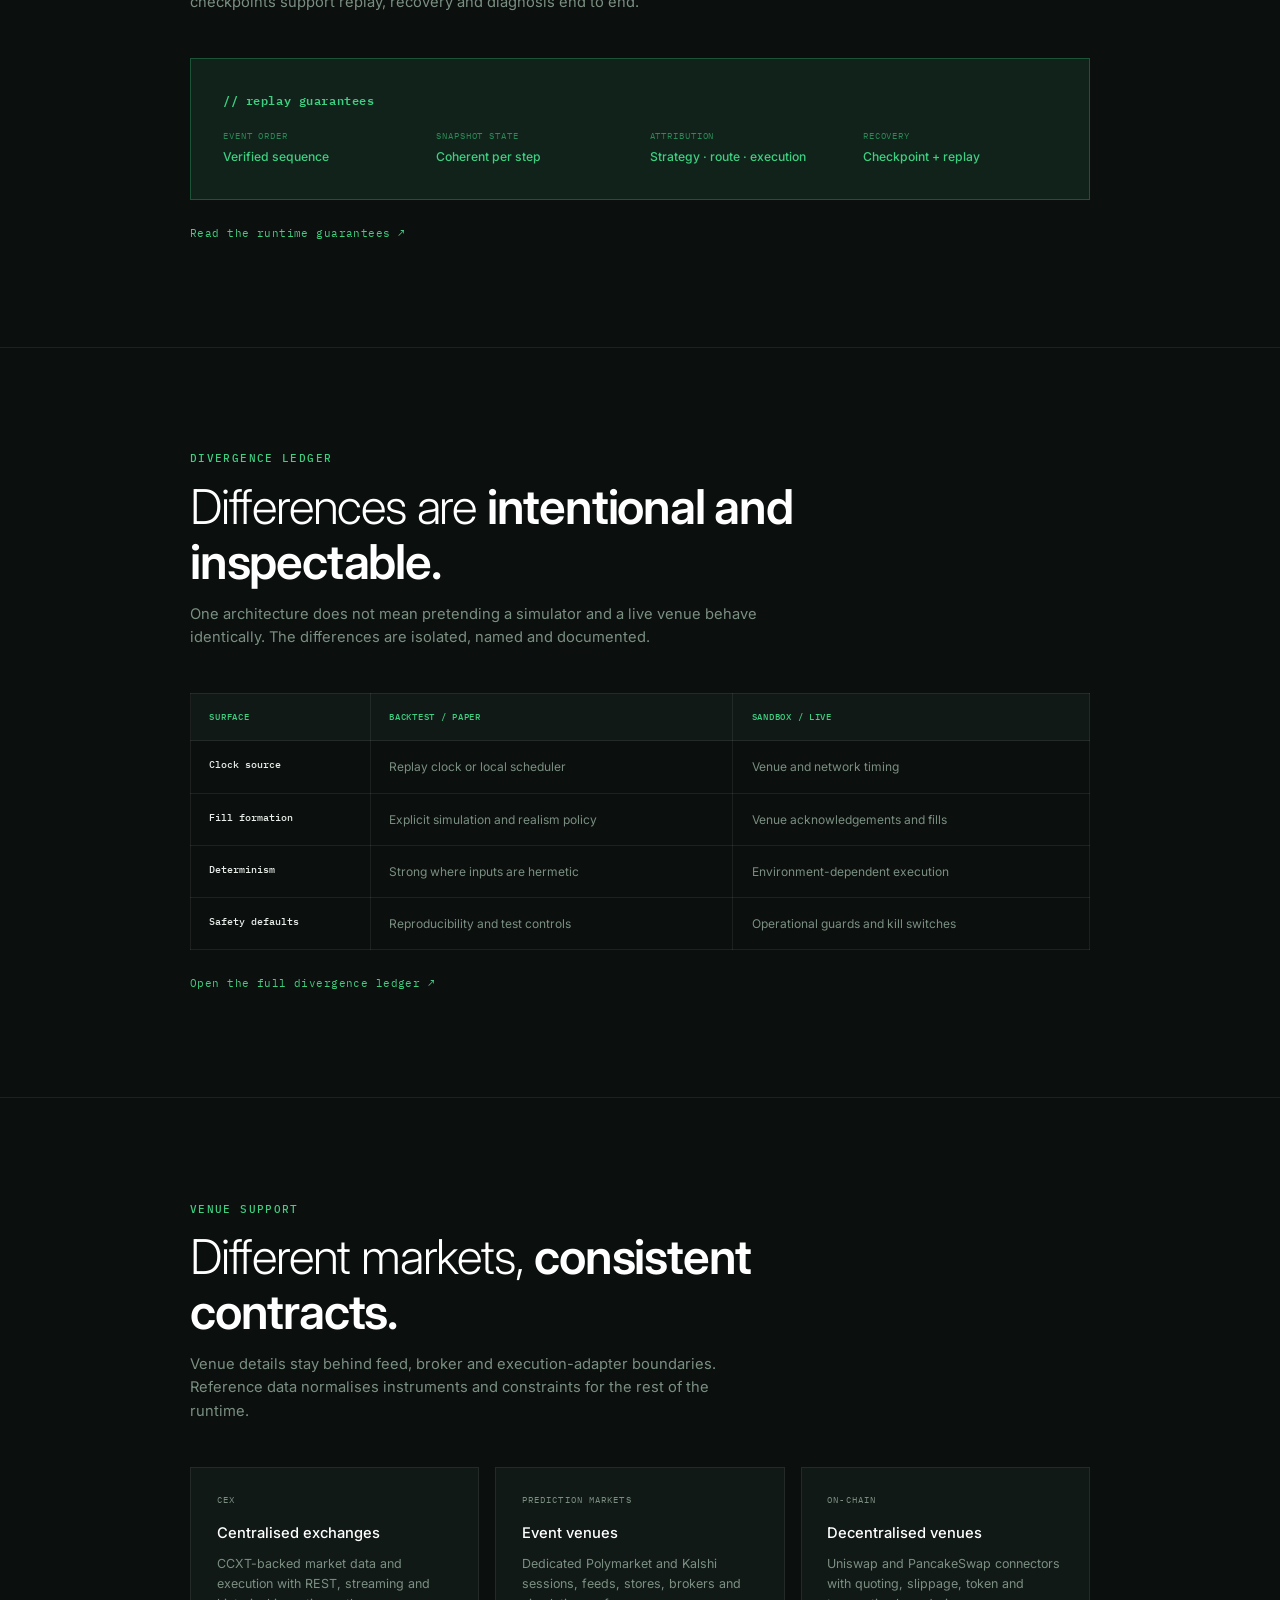
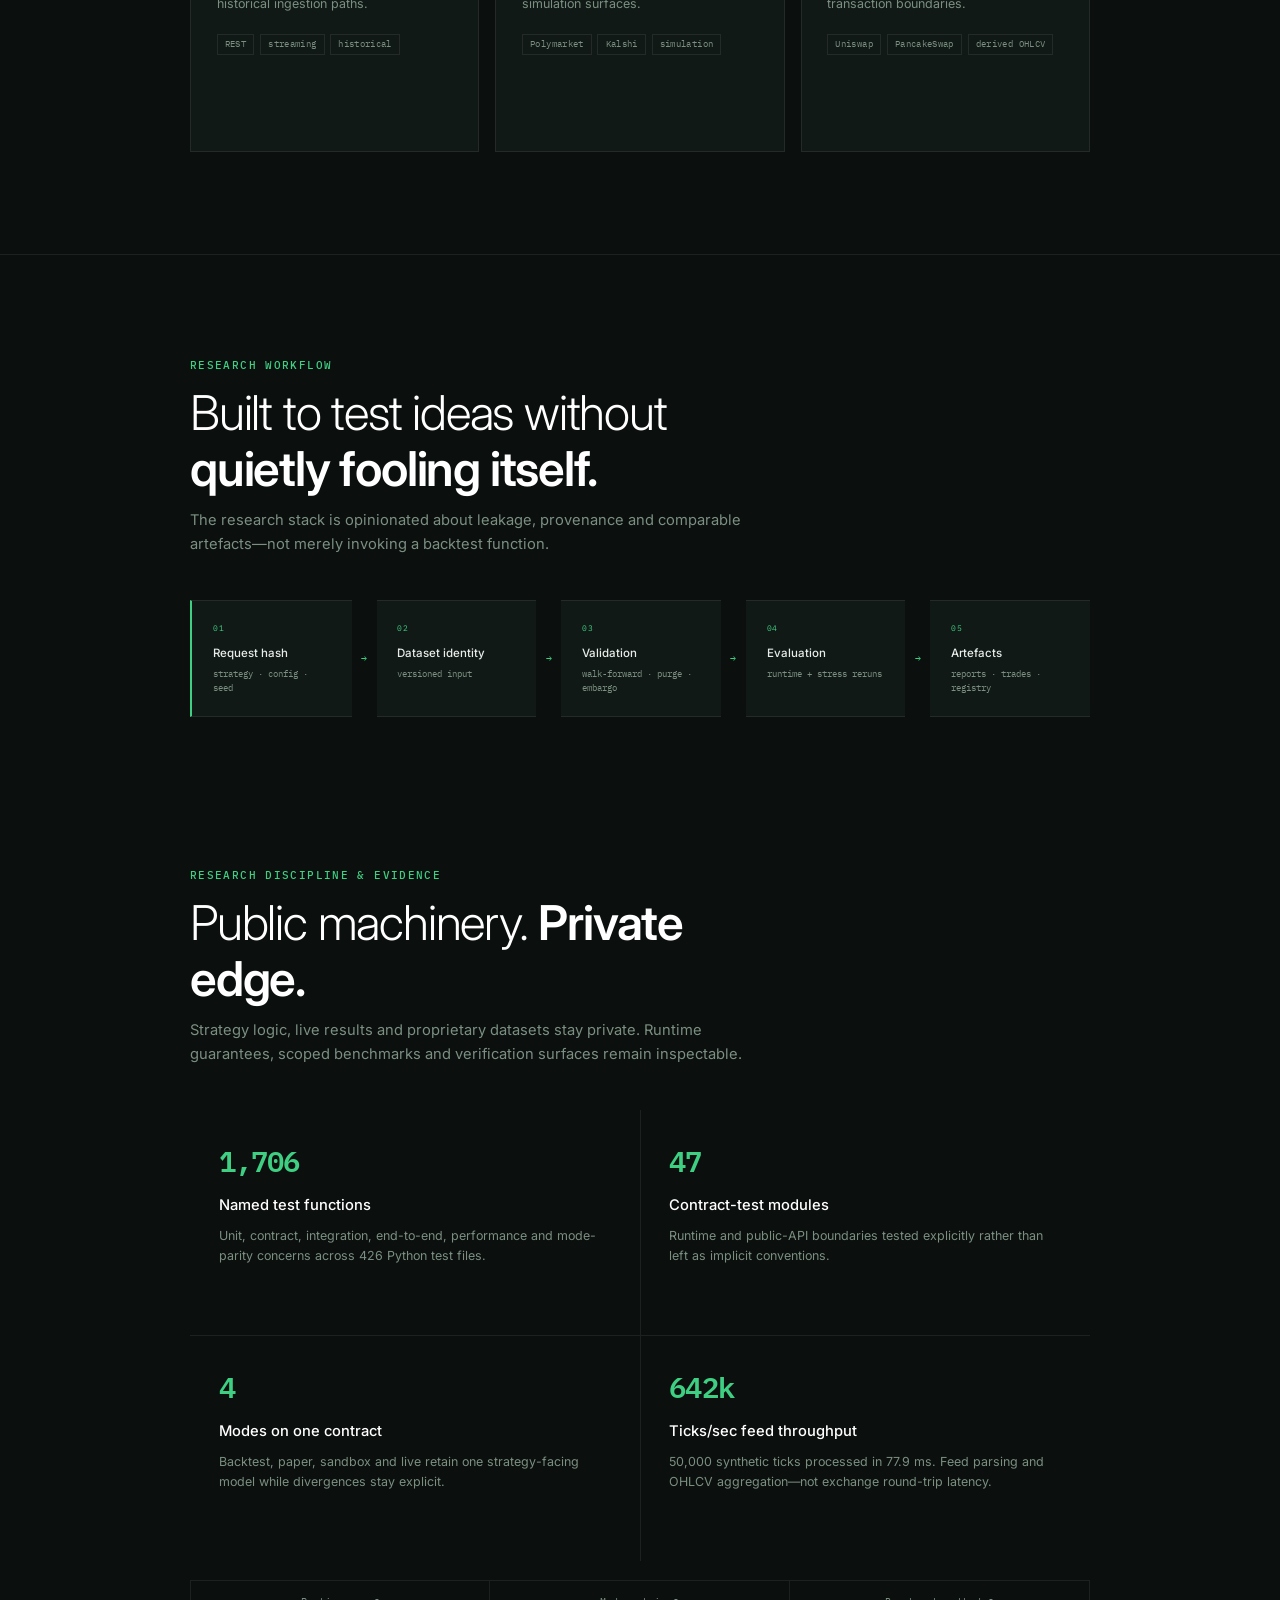
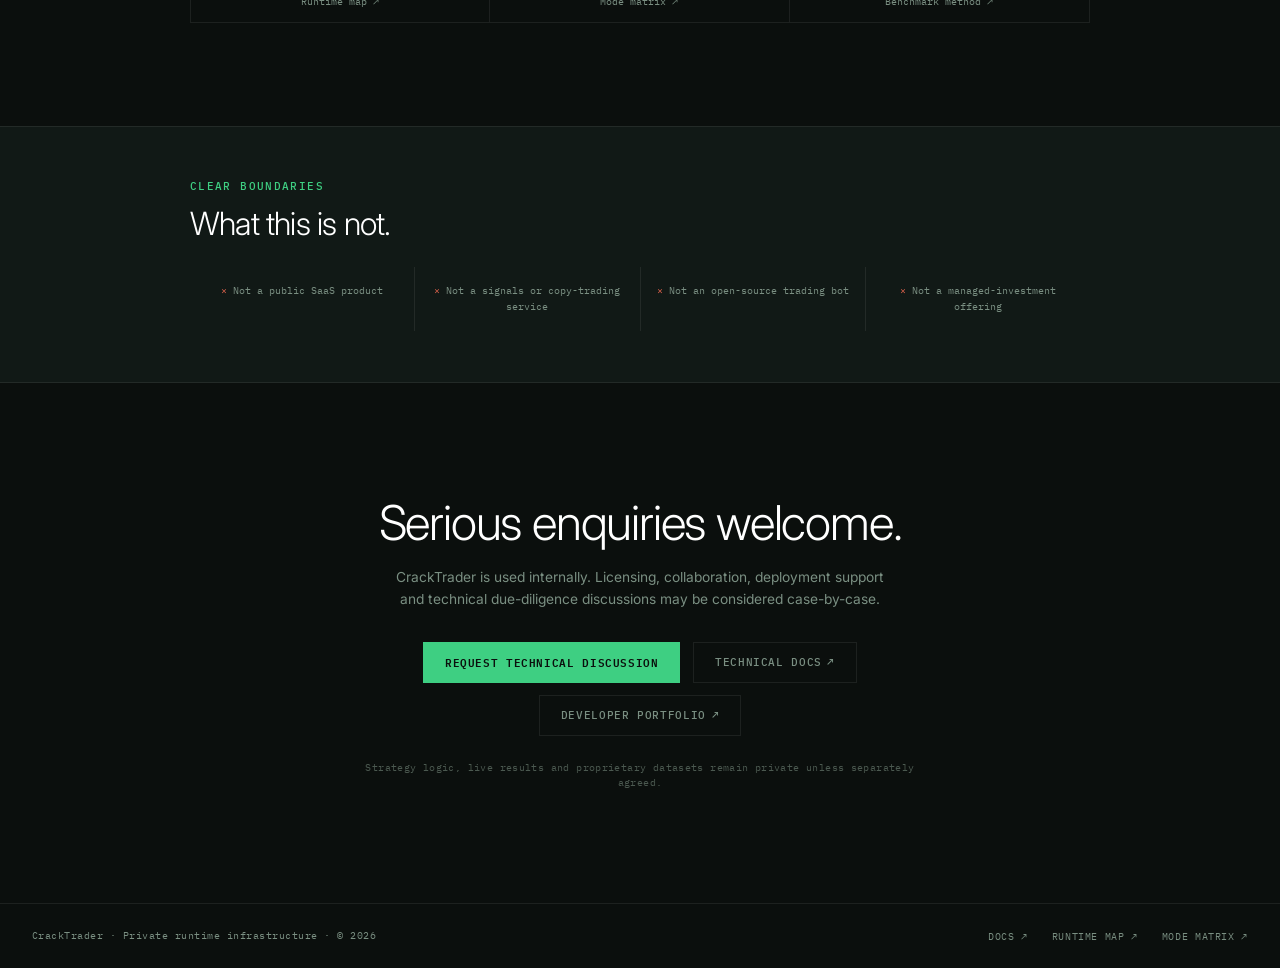
==== commit ab550786: "Redesign CrackTrader product landing page" ====
--- a/index.html
+++ b/index.html
@@ -3,311 +3,294 @@
   <head>
     <meta charset="utf-8">
     <meta name="viewport" content="width=device-width, initial-scale=1">
-    <title>CrackTrader — Private runtime infrastructure</title>
-    <meta name="description" content="CrackTrader is a private, production-grade runtime for quantitative research, simulation and execution across backtest, paper, sandbox and live environments.">
-    <meta name="theme-color" content="#101715">
+    <title>CrackTrader — One contract from backtest to live</title>
+    <meta name="description" content="CrackTrader is a private, production-grade runtime with one strategy contract across backtest, paper, sandbox and live execution.">
+    <meta name="theme-color" content="#0b0f0d">
     <meta property="og:type" content="website">
-    <meta property="og:title" content="CrackTrader — Private runtime infrastructure">
-    <meta property="og:description" content="A private, production-grade runtime for quantitative research, simulation and execution.">
+    <meta property="og:title" content="CrackTrader — One contract from backtest to live">
+    <meta property="og:description" content="Private runtime infrastructure for quantitative research and execution.">
     <meta property="og:url" content="https://cracktrader.github.io/">
     <link rel="canonical" href="https://cracktrader.github.io/">
     <link rel="icon" href="assets/favicon.svg" type="image/svg+xml">
+    <link rel="preconnect" href="https://fonts.googleapis.com">
+    <link rel="preconnect" href="https://fonts.gstatic.com" crossorigin>
+    <link href="https://fonts.googleapis.com/css2?family=IBM+Plex+Mono:wght@400;500;600&amp;family=Inter:wght@300;400;500;600&amp;display=swap" rel="stylesheet">
     <link rel="stylesheet" href="styles.css">
   </head>
   <body>
     <a class="skip-link" href="#main">Skip to content</a>
 
-    <header class="site-header">
-      <a class="brand" href="#top" aria-label="CrackTrader, home">
-        <span class="brand-mark" aria-hidden="true">CT</span>
-        <span>CrackTrader <em>Private runtime infrastructure</em></span>
+    <header class="site-nav">
+      <a class="nav-logo" href="#top" aria-label="CrackTrader, home">
+        <span class="nav-logo-mark" aria-hidden="true">CT</span>
+        <span>CrackTrader</span>
       </a>
-      <nav aria-label="Primary navigation">
-        <a href="#product">Product</a>
+      <nav class="nav-links" aria-label="Primary navigation">
         <a href="#architecture">Architecture</a>
         <a href="#modes">Modes</a>
         <a href="#replay">Replay</a>
-        <a href="#venues">Venues</a>
-        <a href="#research">Research</a>
         <a href="#evidence">Evidence</a>
-        <a href="#access">Access</a>
+        <a href="https://cracktrader.github.io/docs/">Docs <span aria-hidden="true">↗</span></a>
       </nav>
+      <a class="nav-cta" href="#access">Request access</a>
     </header>
 
     <main id="main">
-      <section class="hero" id="top">
-        <div class="hero-copy">
-          <p class="eyebrow status-line"><span></span> Internal production system · selective access by agreement</p>
-          <h1>Private runtime infrastructure for quantitative research and execution.</h1>
-          <p class="hero-intro">
-            One strategy contract across backtest, paper, sandbox and live environments,
-            with deterministic replay, attributed execution, central risk, venue adapters
-            and reproducible research workflows.
-          </p>
-          <div class="actions">
-            <a class="button primary" href="#access">Request technical discussion</a>
-            <a class="button secondary" href="#product">Explore the product</a>
-            <a class="button secondary" href="https://cracktrader.github.io/docs/">Technical documentation <span aria-hidden="true">↗</span></a>
-          </div>
-
-          <aside class="availability" aria-label="Project availability">
-            <strong>Private deployment · serious enquiries only</strong>
-            <p>
-              CrackTrader is a private, production-grade runtime used internally rather
-              than offered as a public SaaS product. Selected licensing, collaboration,
-              deployment or technical due-diligence discussions may be considered.
-              Strategy logic, live results, credentials and proprietary datasets are not published.
-            </p>
-          </aside>
-        </div>
-
-        <figure class="hero-visual">
-          <img src="assets/hero-runtime-v1.webp" width="1600" height="800" alt="Abstract event streams passing through structured runtime layers and emerging as routed execution paths">
-          <figcaption>
-            <span><i></i> Runtime model</span>
-            <strong>Events → state → decisions → execution</strong>
-          </figcaption>
-        </figure>
-      </section>
-
-      <section class="metrics section" id="metrics">
-        <div class="metrics-heading">
-          <div>
-            <p class="eyebrow">Measured engineering surface</p>
-            <h2>Measured where the machinery matters.</h2>
-          </div>
-          <p>Repository counts come from the current private codebase. Performance figures are explicitly scoped to their benchmark rather than presented as trading results.</p>
-        </div>
-
-        <div class="instrument-panel">
-          <article class="throughput-readout">
-            <div class="readout-topline">
-              <span>Feed aggregation throughput</span>
-              <span class="status"><i></i> Committed baseline</span>
-            </div>
-            <div class="readout-value"><strong>642k</strong><span>ticks / sec</span></div>
-            <svg class="signal-trace" viewBox="0 0 600 120" aria-hidden="true">
-              <path class="trace-grid" d="M0 20H600M0 60H600M0 100H600M100 0V120M200 0V120M300 0V120M400 0V120M500 0V120"/>
-              <path class="trace-glow" d="M0 92L36 84L68 88L105 68L142 73L180 46L216 62L255 55L294 31L330 45L367 38L405 51L444 25L481 35L520 20L558 29L600 12"/>
-              <path class="trace-line" d="M0 92L36 84L68 88L105 68L142 73L180 46L216 62L255 55L294 31L330 45L367 38L405 51L444 25L481 35L520 20L558 29L600 12"/>
-            </svg>
-            <dl class="benchmark-detail">
-              <div><dt>Workload</dt><dd>50,000 synthetic ticks</dd></div>
-              <div><dt>Elapsed</dt><dd>77.9 ms</dd></div>
-              <div><dt>Output</dt><dd>4,999 candles</dd></div>
-              <div><dt>Snapshot</dt><dd>March 2026</dd></div>
-            </dl>
-            <p class="metric-caveat">Feed parsing and aggregation benchmark—not exchange latency or investment performance.</p>
-          </article>
-
-          <article class="verification-readout">
-            <div class="readout-topline">
-              <span>Verification surface</span>
-              <span class="snapshot-label">Snapshot · June 2026</span>
-            </div>
-            <table>
-              <thead><tr><th>Measure</th><th>Count</th><th>Signal</th></tr></thead>
-              <tbody>
-                <tr><td>Named test functions</td><td>1,706</td><td><span class="bar" style="--fill: 100%"></span></td></tr>
-                <tr><td>Python test files</td><td>426</td><td><span class="bar" style="--fill: 81%"></span></td></tr>
-                <tr><td>Contract-test modules</td><td>47</td><td><span class="bar" style="--fill: 52%"></span></td></tr>
-                <tr><td>Execution modes</td><td>4</td><td><span class="mode-dots" aria-label="Four modes"><i></i><i></i><i></i><i></i></span></td></tr>
-              </tbody>
-            </table>
-            <div class="mode-key"><span>Backtest</span><span>Paper</span><span>Sandbox</span><span>Live</span></div>
-            <p class="metric-caveat">Counts are generated from the repository tree; bars use a logarithmic scale and do not represent coverage percentage.</p>
-          </article>
-        </div>
-      </section>
-
-      <section class="architecture-map section" id="architecture">
-        <div class="section-heading">
-          <div>
-            <p class="eyebrow">Architecture</p>
-            <h2>One attributable path from market event to inventory.</h2>
-          </div>
-          <p>The runtime keeps decision provenance intact while separating shared state, strategy logic, controls and venue-specific execution.</p>
-        </div>
-        <ol class="runtime-rail" aria-label="CrackTrader runtime decision path">
-          <li><span>01</span><strong>Market event</strong><small>feeds and channels</small></li>
-          <li><span>02</span><strong>Snapshot</strong><small>shared immutable state</small></li>
-          <li><span>03</span><strong>Strategy intent</strong><small>identity preserved</small></li>
-          <li><span>04</span><strong>Risk decision</strong><small>inventory and limits</small></li>
-          <li><span>05</span><strong>Execution report</strong><small>route-aware adapter</small></li>
-          <li><span>06</span><strong>Inventory update</strong><small>post-trade state</small></li>
-        </ol>
-      </section>
-
-      <section class="principles section" id="product">
-        <div class="section-heading">
-          <div>
-            <p class="eyebrow">Product</p>
-            <h2>One runtime model, with mode differences kept at the edges.</h2>
-          </div>
-          <p>
-            Strategies target stable contracts. The runtime owns shared state,
-            attribution, risk and inventory; execution adapters handle what must differ
-            between deterministic simulation and real venues.
-          </p>
-        </div>
-
-        <div class="principle-grid">
-          <article>
-            <span>01</span>
-            <h3>Session-owned state</h3>
-            <p>One session coordinates reference data, market state, strategies, routes, inventory, risk and control-plane services.</p>
-          </article>
-          <article>
-            <span>02</span>
-            <h3>Shared snapshots</h3>
-            <p>Market inputs produce one immutable snapshot per step, then filtered strategy views preserve isolation without duplicating state.</p>
-          </article>
-          <article>
-            <span>03</span>
-            <h3>Attributed execution</h3>
-            <p>Strategy, execution and route identities travel with intents, reports and diagnostics instead of disappearing inside broker code.</p>
-          </article>
-          <article>
-            <span>04</span>
-            <h3>Explicit runtime edges</h3>
-            <p>Risk decisions, execution adapters, post-trade sinks and kill-switch controls remain first-class boundaries rather than strategy side effects.</p>
-          </article>
-        </div>
-      </section>
-
-      <section class="modes section" id="modes" aria-labelledby="modes-title">
-        <div class="section-heading compact">
-          <div>
-            <p class="eyebrow">Execution modes</p>
-            <h2 id="modes-title">Stable contracts across four operating environments.</h2>
-          </div>
-        </div>
+      <section class="hero page-width" id="top">
+        <p class="eyebrow rule-label">Private runtime infrastructure</p>
+        <h1>One strategy contract.<br><strong>Four operating environments.</strong></h1>
+        <p class="hero-copy">
+          CrackTrader is a production-grade quantitative runtime—from backtest through
+          live—with deterministic replay, session-owned state, central risk and
+          route-aware execution. Used internally. Not a SaaS.
+        </p>
+        <div class="actions">
+          <a class="button primary" href="#access">Request technical discussion</a>
+          <a class="button ghost" href="#architecture">Explore architecture <span aria-hidden="true">→</span></a>
+          <a class="button ghost" href="https://cracktrader.github.io/docs/">Technical docs <span aria-hidden="true">↗</span></a>
+        </div>
+        <p class="hero-note">Internal production system · selective access by agreement · no analytics or solicitation</p>
+      </section>
+
+      <section class="metrics" aria-label="Engineering metrics">
+        <div class="metrics-inner">
+          <article>
+            <p>Test functions</p>
+            <strong>1,706</strong>
+            <small>426 Python test files</small>
+          </article>
+          <article>
+            <p>Contract tests</p>
+            <strong>47 <span>modules</span></strong>
+            <small>Runtime and API boundaries</small>
+          </article>
+          <article>
+            <p>Feed throughput</p>
+            <strong>642<span>k/s</span></strong>
+            <small>Synthetic aggregation benchmark</small>
+          </article>
+          <article>
+            <p>Operating modes</p>
+            <strong>4</strong>
+            <small>One strategy contract</small>
+          </article>
+        </div>
+      </section>
+
+      <section class="section page-width" id="modes">
+        <header class="section-header">
+          <p class="eyebrow">Execution modes</p>
+          <h2>Mode differences kept <strong>at the edges.</strong></h2>
+          <p>Strategy logic targets a stable contract. The runtime owns shared state, attribution, risk and inventory; execution adapters absorb what must differ.</p>
+        </header>
+
         <div class="mode-grid">
-          <article><h3>Backtest</h3><p>Historical replay with a strong deterministic expectation for research, regression testing and reproducibility.</p></article>
-          <article><h3>Paper</h3><p>Live or replayed inputs with simulated execution for strategy shakeout without venue-side orders.</p></article>
-          <article><h3>Sandbox</h3><p>Real broker adapters against testnet or venue sandboxes for integration and pre-live validation.</p></article>
-          <article><h3>Live</h3><p>Real market input and venue execution, with operational safeguards and environment-dependent timing.</p></article>
-        </div>
-        <p class="mode-note">The strategy-facing contract remains stable; fill formation, clocks, venue capability and safety defaults are allowed to differ explicitly.</p>
-      </section>
-
-      <section class="replay section" id="replay">
-        <div class="replay-copy">
+          <article>
+            <small>mode 01</small>
+            <span class="mode-tag backtest">Backtest</span>
+            <h3>Historical replay</h3>
+            <p>Strong deterministic expectation for research, regression testing and reproducibility—not a black-box result.</p>
+          </article>
+          <article>
+            <small>mode 02</small>
+            <span class="mode-tag paper">Paper</span>
+            <h3>Simulated execution</h3>
+            <p>Live or replayed inputs with simulated fills. Strategy shakeout without venue-side orders.</p>
+          </article>
+          <article>
+            <small>mode 03</small>
+            <span class="mode-tag sandbox">Sandbox</span>
+            <h3>Real adapters, test venues</h3>
+            <p>Broker adapters against testnets or venue sandboxes for integration and pre-live validation.</p>
+          </article>
+          <article>
+            <small>mode 04</small>
+            <span class="mode-tag live">Live</span>
+            <h3>Full execution</h3>
+            <p>Real market input and venue execution with operational safeguards and environment-dependent timing.</p>
+          </article>
+          <p class="contract-banner"><span aria-hidden="true">⟶</span> Strategy-facing contracts stay stable across all four modes. Fill formation, clocks, venue capability and safety defaults differ explicitly and are recorded.</p>
+        </div>
+      </section>
+
+      <hr>
+
+      <section class="section page-width" id="architecture">
+        <header class="section-header">
+          <p class="eyebrow">Architecture</p>
+          <h2>One attributable path from <strong>event to inventory.</strong></h2>
+          <p>Decision provenance stays intact through the full path. Strategy, execution and route identity travel with every intent and report.</p>
+        </header>
+
+        <div class="pipeline-scroll" tabindex="0" aria-label="Scrollable runtime pipeline">
+          <ol class="pipeline">
+            <li><span>01</span><strong>Market event</strong><small>feeds · channels</small></li>
+            <li class="pipe-arrow" aria-hidden="true">→</li>
+            <li><span>02</span><strong>Snapshot</strong><small>immutable · shared</small></li>
+            <li class="pipe-arrow" aria-hidden="true">→</li>
+            <li><span>03</span><strong>Strategy intent</strong><small>identity preserved</small></li>
+            <li class="pipe-arrow" aria-hidden="true">→</li>
+            <li><span>04</span><strong>Risk decision</strong><small>inventory · limits</small></li>
+            <li class="pipe-arrow" aria-hidden="true">→</li>
+            <li><span>05</span><strong>Execution</strong><small>route-aware adapter</small></li>
+            <li class="pipe-arrow" aria-hidden="true">→</li>
+            <li><span>06</span><strong>Inventory</strong><small>post-trade state</small></li>
+          </ol>
+        </div>
+
+        <div class="property-grid">
+          <article><span>[session]</span><h3>Session-owned construction</h3><p>One session coordinates reference data, market state, strategies, routes, inventory, risk and control-plane services.</p></article>
+          <article><span>[snapshot]</span><h3>Immutable per-step snapshots</h3><p>Market inputs produce one shared snapshot per step. Strategy-specific views filter it without duplicating state.</p></article>
+          <article><span>[attribution]</span><h3>Full execution attribution</h3><p>Strategy, execution and route identities remain attached to intents, reports and diagnostics.</p></article>
+          <article><span>[boundary]</span><h3>Explicit runtime edges</h3><p>Risk, execution adapters, post-trade sinks and kill switches are first-class boundaries—not strategy side effects.</p></article>
+        </div>
+      </section>
+
+      <hr>
+
+      <section class="section page-width" id="replay">
+        <header class="section-header">
           <p class="eyebrow">Deterministic replay</p>
-          <h2>Reproduce the decision path, not merely the final number.</h2>
-          <p>Runtime history, snapshots, attribution, order transitions and versioned checkpoints support replay, recovery and diagnosis without collapsing everything into an opaque backtest result.</p>
-          <a class="text-link" href="https://cracktrader.github.io/docs/testing/runtime_guarantees/">Read the runtime guarantees <span aria-hidden="true">↗</span></a>
-        </div>
-        <div class="replay-proof" aria-label="Replay verification surfaces">
-          <div><span>Event order</span><strong>Verified sequence</strong></div>
-          <div><span>Snapshot state</span><strong>Coherent per step</strong></div>
-          <div><span>Attribution</span><strong>Strategy · execution · route</strong></div>
-          <div><span>Recovery</span><strong>Checkpoint + replay</strong></div>
-        </div>
-      </section>
-
-      <section class="venues section" id="venues">
-        <div class="section-heading">
-          <div>
-            <p class="eyebrow">Venue boundaries</p>
-            <h2>Different markets. Consistent runtime contracts.</h2>
-          </div>
-          <p>Venue details stay behind feed, broker and execution-adapter boundaries, while reference data normalises instruments and constraints for the rest of the runtime.</p>
-        </div>
+          <h2>Reproduce the <strong>decision path,</strong> not just the final number.</h2>
+          <p>Runtime history, snapshots, attribution, order transitions and versioned checkpoints support replay, recovery and diagnosis end to end.</p>
+        </header>
+
+        <div class="replay-block">
+          <p class="terminal-label">// replay guarantees</p>
+          <dl>
+            <div><dt>Event order</dt><dd>Verified sequence</dd></div>
+            <div><dt>Snapshot state</dt><dd>Coherent per step</dd></div>
+            <div><dt>Attribution</dt><dd>Strategy · route · execution</dd></div>
+            <div><dt>Recovery</dt><dd>Checkpoint + replay</dd></div>
+          </dl>
+        </div>
+        <a class="inline-link" href="https://cracktrader.github.io/docs/testing/runtime_guarantees/">Read the runtime guarantees <span aria-hidden="true">↗</span></a>
+      </section>
+
+      <hr>
+
+      <section class="section page-width" id="divergence">
+        <header class="section-header">
+          <p class="eyebrow">Divergence ledger</p>
+          <h2>Differences are <strong>intentional and inspectable.</strong></h2>
+          <p>One architecture does not mean pretending a simulator and a live venue behave identically. The differences are isolated, named and documented.</p>
+        </header>
+        <div class="ledger-wrap">
+          <table class="ledger">
+            <thead><tr><th>Surface</th><th>Backtest / paper</th><th>Sandbox / live</th></tr></thead>
+            <tbody>
+              <tr><th>Clock source</th><td>Replay clock or local scheduler</td><td>Venue and network timing</td></tr>
+              <tr><th>Fill formation</th><td>Explicit simulation and realism policy</td><td>Venue acknowledgements and fills</td></tr>
+              <tr><th>Determinism</th><td>Strong where inputs are hermetic</td><td>Environment-dependent execution</td></tr>
+              <tr><th>Safety defaults</th><td>Reproducibility and test controls</td><td>Operational guards and kill switches</td></tr>
+            </tbody>
+          </table>
+        </div>
+        <a class="inline-link" href="https://cracktrader.github.io/docs/mode_divergence_ledger/">Open the full divergence ledger <span aria-hidden="true">↗</span></a>
+      </section>
+
+      <hr>
+
+      <section class="section page-width" id="venues">
+        <header class="section-header">
+          <p class="eyebrow">Venue support</p>
+          <h2>Different markets, <strong>consistent contracts.</strong></h2>
+          <p>Venue details stay behind feed, broker and execution-adapter boundaries. Reference data normalises instruments and constraints for the rest of the runtime.</p>
+        </header>
         <div class="venue-grid">
-          <article><span>CEX</span><h3>Centralised exchanges</h3><p>CCXT-backed market data and execution, with REST, streaming and historical ingestion paths.</p></article>
-          <article><span>Prediction</span><h3>Event markets</h3><p>Dedicated Polymarket and Kalshi sessions, feeds, stores, brokers and simulation surfaces.</p></article>
-          <article><span>On-chain</span><h3>Decentralised venues</h3><p>Uniswap and PancakeSwap connector architecture with quoting, slippage, token and transaction boundaries.</p></article>
-        </div>
-        <p class="venue-note">Derived OHLCV can be built from trades, top-of-book observations and pool-state snapshots for a consistent research surface.</p>
-      </section>
-
-      <section class="research section" id="research">
-        <div class="section-heading">
-          <div>
-            <p class="eyebrow">Research discipline</p>
-            <h2>Built to test ideas without quietly fooling itself.</h2>
-          </div>
-          <p>Research workflows around the runtime preserve the request, strategy, dataset and configuration identity behind each result.</p>
-        </div>
-        <div class="research-grid">
-          <article><strong>Leakage-aware validation</strong><p>Walk-forward windows, purged cross-validation and embargo periods for time-series evaluation.</p></article>
-          <article><strong>Reproducible runs</strong><p>Deterministic request, strategy, dataset and configuration hashes with versioned metadata.</p></article>
-          <article><strong>Inspectible artefacts</strong><p>Reports, trades, equity curves, stress reruns and failure capsules stored per evaluation.</p></article>
-          <article><strong>Comparable evidence</strong><p>Queryable run registry, report comparison and leaderboard tooling without publishing proprietary results.</p></article>
-        </div>
-      </section>
-
-      <section class="evidence section" id="evidence">
-        <div class="section-heading">
-          <div>
-            <p class="eyebrow">Private performance · public infrastructure</p>
-            <h2>The edge stays private. The engineering does not hide behind it.</h2>
-          </div>
-          <p>
-            Trading results, strategy logic and live data are proprietary. Public
-            evidence focuses on the runtime surfaces that can be described without
-            exposing edge: execution modes, replay, risk boundaries, venue adapters,
-            research validation, reporting and test coverage.
-          </p>
-        </div>
-
+          <article>
+            <small>CEX</small><h3>Centralised exchanges</h3>
+            <p>CCXT-backed market data and execution with REST, streaming and historical ingestion paths.</p>
+            <ul><li>REST</li><li>streaming</li><li>historical</li></ul>
+          </article>
+          <article>
+            <small>Prediction markets</small><h3>Event venues</h3>
+            <p>Dedicated Polymarket and Kalshi sessions, feeds, stores, brokers and simulation surfaces.</p>
+            <ul><li>Polymarket</li><li>Kalshi</li><li>simulation</li></ul>
+          </article>
+          <article>
+            <small>On-chain</small><h3>Decentralised venues</h3>
+            <p>Uniswap and PancakeSwap connectors with quoting, slippage, token and transaction boundaries.</p>
+            <ul><li>Uniswap</li><li>PancakeSwap</li><li>derived OHLCV</li></ul>
+          </article>
+        </div>
+      </section>
+
+      <hr>
+
+      <section class="section page-width" id="research">
+        <header class="section-header">
+          <p class="eyebrow">Research workflow</p>
+          <h2>Built to test ideas without <strong>quietly fooling itself.</strong></h2>
+          <p>The research stack is opinionated about leakage, provenance and comparable artefacts—not merely invoking a backtest function.</p>
+        </header>
+
+        <div class="workflow-scroll" tabindex="0" aria-label="Scrollable research workflow">
+          <ol class="workflow">
+            <li><span>01</span><strong>Request hash</strong><small>strategy · config · seed</small></li>
+            <li aria-hidden="true">→</li>
+            <li><span>02</span><strong>Dataset identity</strong><small>versioned input</small></li>
+            <li aria-hidden="true">→</li>
+            <li><span>03</span><strong>Validation</strong><small>walk-forward · purge · embargo</small></li>
+            <li aria-hidden="true">→</li>
+            <li><span>04</span><strong>Evaluation</strong><small>runtime + stress reruns</small></li>
+            <li aria-hidden="true">→</li>
+            <li><span>05</span><strong>Artefacts</strong><small>reports · trades · registry</small></li>
+          </ol>
+        </div>
+      </section>
+
+      <section class="section page-width evidence-section" id="evidence">
+        <header class="section-header">
+          <p class="eyebrow">Research discipline &amp; evidence</p>
+          <h2>Public machinery. <strong>Private edge.</strong></h2>
+          <p>Strategy logic, live results and proprietary datasets stay private. Runtime guarantees, scoped benchmarks and verification surfaces remain inspectable.</p>
+        </header>
         <div class="evidence-grid">
-          <article>
-            <strong>Broad test surface</strong>
-            <p>More than 400 Python files in the test tree, spanning unit, contract, integration, end-to-end, performance and parity concerns.</p>
-          </article>
-          <article>
-            <strong>Deterministic contracts</strong>
-            <p>Explicit timestamp, snapshot, attribution and order-lifecycle guarantees protect replay and regression behaviour.</p>
-          </article>
-          <article>
-            <strong>Mode divergence ledger</strong>
-            <p>Intentional differences between backtest, paper, sandbox and live behaviour are recorded instead of silently leaking across modes.</p>
-          </article>
-          <article>
-            <strong>Performance tooling</strong>
-            <p>Benchmark and profiling infrastructure covers data processing, ordering, memory and runtime paths, with synthetic results identified as such.</p>
-          </article>
-        </div>
-
+          <article><strong>1,706</strong><h3>Named test functions</h3><p>Unit, contract, integration, end-to-end, performance and mode-parity concerns across 426 Python test files.</p></article>
+          <article><strong>47</strong><h3>Contract-test modules</h3><p>Runtime and public-API boundaries tested explicitly rather than left as implicit conventions.</p></article>
+          <article><strong>4</strong><h3>Modes on one contract</h3><p>Backtest, paper, sandbox and live retain one strategy-facing model while divergences stay explicit.</p></article>
+          <article><strong>642k</strong><h3>Ticks/sec feed throughput</h3><p>50,000 synthetic ticks processed in 77.9 ms. Feed parsing and OHLCV aggregation—not exchange round-trip latency.</p></article>
+        </div>
         <div class="document-links">
-          <a href="https://cracktrader.github.io/docs/architecture/runtime_map/">
-            <span>Runtime map</span><small>Ownership and data flow</small>
-          </a>
-          <a href="https://cracktrader.github.io/docs/architecture/mode_matrix/">
-            <span>Mode matrix</span><small>Backtest through live</small>
-          </a>
-          <a href="https://cracktrader.github.io/docs/mode_divergence_ledger/">
-            <span>Divergence ledger</span><small>Intentional runtime differences</small>
-          </a>
-          <a href="https://cracktrader.github.io/docs/performance/benchmarking/">
-            <span>Benchmarking</span><small>Method and generated artefacts</small>
-          </a>
-        </div>
-      </section>
-
-      <section class="access section" id="access">
-        <p class="eyebrow">Selective access</p>
-        <h2>Interested in CrackTrader?</h2>
-        <p>
-          CrackTrader is an internally used product, not a public download, hosted
-          trading service, signals product or managed-investment offering. Access to
-          the software, architecture, private demonstrations or deployment support may
-          be considered case-by-case for serious technical, commercial or research enquiries.
-        </p>
-        <p class="access-note">Potential discussions may include licensing, collaboration, deployment support or deeper technical review. Strategies, performance data and proprietary datasets remain private unless separately agreed.</p>
-        <div class="actions">
-          <a class="button light" href="mailto:lachlanjbridges@gmail.com?subject=CrackTrader%20technical%20discussion">Request technical discussion</a>
-          <a class="button outline-light" href="https://thetailorretailored.github.io/">Developer portfolio <span aria-hidden="true">↗</span></a>
-          <a class="button outline-light" href="https://cracktrader.github.io/docs/">Technical docs <span aria-hidden="true">↗</span></a>
-        </div>
+          <a href="https://cracktrader.github.io/docs/architecture/runtime_map/">Runtime map <span aria-hidden="true">↗</span></a>
+          <a href="https://cracktrader.github.io/docs/architecture/mode_matrix/">Mode matrix <span aria-hidden="true">↗</span></a>
+          <a href="https://cracktrader.github.io/docs/performance/benchmarking/">Benchmark method <span aria-hidden="true">↗</span></a>
+        </div>
+      </section>
+
+      <section class="not-section" aria-labelledby="not-title">
+        <div class="page-width">
+          <p class="eyebrow">Clear boundaries</p>
+          <h2 id="not-title">What this is not.</h2>
+          <ul>
+            <li>Not a public SaaS product</li>
+            <li>Not a signals or copy-trading service</li>
+            <li>Not an open-source trading bot</li>
+            <li>Not a managed-investment offering</li>
+          </ul>
+        </div>
+      </section>
+
+      <section class="access" id="access">
+        <h2>Serious enquiries welcome.</h2>
+        <p>CrackTrader is used internally. Licensing, collaboration, deployment support and technical due-diligence discussions may be considered case-by-case.</p>
+        <div class="actions centred">
+          <a class="button primary" href="mailto:lachlanjbridges@gmail.com?subject=CrackTrader%20technical%20discussion">Request technical discussion</a>
+          <a class="button ghost" href="https://cracktrader.github.io/docs/">Technical docs <span aria-hidden="true">↗</span></a>
+          <a class="button ghost" href="https://thetailorretailored.github.io/">Developer portfolio <span aria-hidden="true">↗</span></a>
+        </div>
+        <small>Strategy logic, live results and proprietary datasets remain private unless separately agreed.</small>
       </section>
     </main>
 
     <footer>
-      <p>CrackTrader · Private runtime infrastructure · Selective access</p>
-      <p>No analytics, trackers, signals or trading solicitation.</p>
+      <p>CrackTrader · Private runtime infrastructure · © 2026</p>
+      <nav aria-label="Footer navigation">
+        <a href="https://cracktrader.github.io/docs/">Docs <span aria-hidden="true">↗</span></a>
+        <a href="https://cracktrader.github.io/docs/architecture/runtime_map/">Runtime map <span aria-hidden="true">↗</span></a>
+        <a href="https://cracktrader.github.io/docs/architecture/mode_matrix/">Mode matrix <span aria-hidden="true">↗</span></a>
+      </nav>
     </footer>
   </body>
 </html>
--- a/styles.css
+++ b/styles.css
@@ -1,222 +1,187 @@
 :root {
-  --ink: #e9f0ed;
-  --paper: #f0f2ee;
-  --dark: #101715;
-  --panel: #17211e;
-  --panel-light: #22302b;
-  --muted: #a8b5b0;
-  --green: #7de3b0;
-  --green-dark: #286e50;
-  --rust: #de8d68;
-  --line: rgba(233, 240, 237, .18);
-  --dark-line: rgba(16, 23, 21, .18);
+  --bg: #0b0f0d;
+  --surface: #111916;
+  --surface-2: #18211c;
+  --border: rgba(255, 255, 255, .075);
+  --border-accent: rgba(62, 207, 130, .28);
+  --green: #3ecf82;
+  --green-dim: rgba(62, 207, 130, .1);
+  --text: #e8ede9;
+  --white: #fff;
+  --muted: #7a8f82;
+  --mono: "IBM Plex Mono", ui-monospace, SFMono-Regular, Consolas, monospace;
   --sans: Inter, ui-sans-serif, system-ui, -apple-system, BlinkMacSystemFont, "Segoe UI", sans-serif;
-  --serif: Iowan Old Style, Baskerville, "Times New Roman", serif;
 }
 
 * { box-sizing: border-box; }
 html { scroll-behavior: smooth; }
-body { margin: 0; background: var(--dark); color: var(--ink); font-family: var(--sans); font-size: 17px; line-height: 1.65; text-rendering: optimizeLegibility; }
-a { color: inherit; text-underline-offset: .2em; }
-.skip-link { position: fixed; top: -5rem; left: 1rem; z-index: 20; padding: .7rem 1rem; background: var(--green); color: var(--dark); }
+body { margin: 0; background: var(--bg); color: var(--text); font-family: var(--sans); font-size: 16px; line-height: 1.6; text-rendering: optimizeLegibility; }
+a { color: inherit; }
+h1, h2, h3, p, ol, ul, dl { margin-top: 0; }
+hr { margin: 0; border: 0; border-top: .5px solid var(--border); }
+.page-width { width: min(900px, calc(100% - 4rem)); margin-inline: auto; }
+.skip-link { position: fixed; z-index: 200; top: -5rem; left: 1rem; padding: .7rem 1rem; background: var(--green); color: var(--bg); font-family: var(--mono); font-size: .75rem; }
 .skip-link:focus { top: 1rem; }
-.site-header { width: min(1400px, calc(100% - 3rem)); min-height: 82px; margin: 0 auto; display: flex; align-items: center; justify-content: space-between; gap: 2rem; border-bottom: 1px solid var(--line); }
-.brand { display: flex; align-items: center; gap: .8rem; text-decoration: none; font-size: .88rem; font-weight: 750; }
-.brand em { color: var(--muted); font-style: normal; font-weight: 500; }
-.brand-mark { display: grid; width: 39px; height: 39px; place-items: center; border: 1px solid var(--green); border-radius: 50%; color: var(--green); font-family: var(--serif); }
-nav { display: flex; gap: clamp(.6rem, 1.4vw, 1.5rem); }
-nav a { color: var(--muted); font-size: .7rem; font-weight: 700; text-decoration: none; }
-nav a:hover { color: var(--green); }
 
-.hero { width: min(1400px, calc(100% - 3rem)); min-height: 820px; margin: 0 auto; padding: 5rem 0 6rem; display: grid; grid-template-columns: minmax(0, .92fr) minmax(480px, 1.08fr); gap: clamp(2rem, 5vw, 5rem); align-items: center; }
-.hero-copy { position: relative; z-index: 2; }
-.eyebrow { margin: 0 0 1rem; color: var(--green); font-size: .68rem; font-weight: 800; letter-spacing: .16em; text-transform: uppercase; }
-h1, h2 { margin: 0; font-family: var(--serif); font-weight: 500; line-height: 1.06; letter-spacing: -.035em; }
-h1 { font-size: clamp(3.3rem, 4.7vw, 4.95rem); }
-h2 { font-size: clamp(2.8rem, 5vw, 5rem); }
-h3 { line-height: 1.15; }
-.hero-intro { max-width: 760px; margin: 2rem 0 0; color: var(--muted); font-size: clamp(1.05rem, 1.7vw, 1.3rem); }
-.actions { display: flex; flex-wrap: wrap; gap: .75rem; margin-top: 2.2rem; }
-.button { display: inline-flex; align-items: center; gap: .4rem; padding: .78rem 1rem; border: 1px solid var(--green); font-size: .8rem; font-weight: 750; text-decoration: none; transition: transform 160ms ease, background-color 160ms ease; }
-.button:hover { transform: translateY(-2px); }
-.button.primary { background: var(--green); color: var(--dark); }
-.button.secondary { color: var(--green); }
-.availability { margin-top: 2.6rem; padding: 1.3rem 1.4rem; border-left: 3px solid var(--rust); background: rgba(255,255,255,.035); }
-.availability strong { color: var(--rust); font-size: .7rem; letter-spacing: .12em; text-transform: uppercase; }
-.availability p { margin: .55rem 0 0; color: var(--muted); font-size: .82rem; }
-.status-line span { display: inline-block; width: 7px; height: 7px; margin-right: .45rem; border-radius: 50%; background: var(--green); box-shadow: 0 0 14px var(--green); }
+.site-nav { position: sticky; z-index: 100; top: 0; display: grid; grid-template-columns: 1fr auto 1fr; align-items: center; gap: 2rem; min-height: 70px; padding: .9rem 2rem; border-bottom: .5px solid var(--border); background: rgba(11, 15, 13, .94); backdrop-filter: blur(10px); }
+.nav-logo { display: inline-flex; align-items: center; gap: .7rem; width: max-content; font-family: var(--mono); font-size: .78rem; font-weight: 600; letter-spacing: .08em; text-decoration: none; }
+.nav-logo-mark { display: grid; width: 26px; height: 26px; place-items: center; border: 1.5px solid var(--green); color: var(--green); font-size: .58rem; letter-spacing: 0; }
+.nav-links { display: flex; gap: clamp(.8rem, 2vw, 1.75rem); }
+.nav-links a, footer a { color: var(--muted); font-family: var(--mono); font-size: .65rem; letter-spacing: .06em; text-decoration: none; text-transform: uppercase; transition: color 150ms ease; }
+.nav-links a:hover, footer a:hover { color: var(--text); }
+.nav-cta { justify-self: end; padding: .42rem 1.05rem; border: 1px solid var(--green); color: var(--green); font-family: var(--mono); font-size: .65rem; font-weight: 600; letter-spacing: .06em; text-decoration: none; text-transform: uppercase; transition: background-color 150ms ease; }
+.nav-cta:hover { background: var(--green-dim); }
 
-.hero-visual { position: relative; min-height: 610px; margin: 0; overflow: hidden; border: 1px solid rgba(125,227,176,.2); background: #080d0b; isolation: isolate; }
-.hero-visual::before { content: ""; position: absolute; inset: 0; z-index: 1; background: linear-gradient(90deg, rgba(8,13,11,.72), transparent 28%), linear-gradient(0deg, rgba(8,13,11,.72), transparent 35%); pointer-events: none; }
-.hero-visual::after { content: ""; position: absolute; inset: 0; z-index: 1; border: 1px solid rgba(255,255,255,.04); background: repeating-linear-gradient(0deg, transparent 0 79px, rgba(255,255,255,.025) 80px), repeating-linear-gradient(90deg, transparent 0 79px, rgba(255,255,255,.025) 80px); pointer-events: none; }
-.hero-visual img { width: 100%; height: 610px; display: block; object-fit: cover; object-position: 50% center; filter: saturate(.82) contrast(1.07); }
-.hero-visual figcaption { position: absolute; z-index: 2; right: 1.4rem; bottom: 1.4rem; left: 1.4rem; display: flex; justify-content: space-between; gap: 1rem; align-items: center; padding: .9rem 1rem; border: 1px solid rgba(233,240,237,.16); background: rgba(8,13,11,.78); backdrop-filter: blur(14px); }
-.hero-visual figcaption span { color: var(--green); font-size: .62rem; font-weight: 800; letter-spacing: .14em; text-transform: uppercase; }
-.hero-visual figcaption i, .status i { display: inline-block; width: 7px; height: 7px; margin-right: .45rem; border-radius: 50%; background: var(--green); box-shadow: 0 0 14px var(--green); }
-.hero-visual figcaption strong { color: var(--muted); font-size: .68rem; font-weight: 600; }
+.hero { padding-block: clamp(5rem, 9vw, 7.5rem) clamp(4rem, 8vw, 6.5rem); }
+.eyebrow { margin-bottom: .7rem; color: var(--green); font-family: var(--mono); font-size: .66rem; font-weight: 500; letter-spacing: .13em; text-transform: uppercase; }
+.rule-label { display: flex; align-items: center; gap: .7rem; margin-bottom: 1.6rem; }
+.rule-label::before { content: ""; width: 28px; height: 1px; background: var(--green); }
+h1 { max-width: 780px; margin-bottom: 1.6rem; color: var(--text); font-size: clamp(3rem, 6.2vw, 4.7rem); font-weight: 300; letter-spacing: -.035em; line-height: 1.07; }
+h1 strong, h2 strong { color: var(--white); font-weight: 600; }
+.hero-copy { max-width: 590px; margin-bottom: 2.5rem; color: var(--muted); font-size: 1rem; }
+.actions { display: flex; flex-wrap: wrap; gap: .8rem; align-items: center; }
+.button { display: inline-flex; align-items: center; gap: .35rem; padding: .68rem 1.3rem; border: .5px solid var(--border); font-family: var(--mono); font-size: .66rem; font-weight: 500; letter-spacing: .06em; text-decoration: none; text-transform: uppercase; transition: color 150ms ease, border-color 150ms ease, background-color 150ms ease; }
+.button.primary { border-color: var(--green); background: var(--green); color: var(--bg); font-weight: 600; }
+.button.primary:hover { background: #55db91; }
+.button.ghost { color: var(--muted); }
+.button.ghost:hover { border-color: rgba(255, 255, 255, .22); color: var(--text); }
+.hero-note { margin: 1.8rem 0 0; padding-left: .8rem; border-left: 2px solid var(--border-accent); color: var(--muted); font-family: var(--mono); font-size: .64rem; letter-spacing: .035em; }
 
-.section { padding: 7rem max(1.5rem, calc((100% - 1200px) / 2)); }
-.section-heading { margin-bottom: 4rem; display: grid; grid-template-columns: 1fr .75fr; gap: 4rem; align-items: end; }
-.section-heading > p { margin: 0; color: #55615d; }
-.section-heading.compact { grid-template-columns: 1fr; }
-.metrics { position: relative; overflow: hidden; background: #0b110f; }
-.metrics::before { content: ""; position: absolute; inset: 0; pointer-events: none; background: radial-gradient(circle at 12% 25%, rgba(125,227,176,.08), transparent 30%), repeating-linear-gradient(90deg, transparent 0 119px, rgba(255,255,255,.018) 120px); }
-.metrics-heading { position: relative; margin-bottom: 3.5rem; display: grid; grid-template-columns: 1fr .66fr; gap: 4rem; align-items: end; }
-.metrics-heading > p { margin: 0; color: var(--muted); }
-.instrument-panel { position: relative; display: grid; grid-template-columns: 1.08fr .92fr; border: 1px solid var(--line); background: rgba(23,33,30,.76); box-shadow: 0 35px 90px rgba(0,0,0,.24); }
-.instrument-panel article { min-width: 0; padding: clamp(1.5rem, 3vw, 2.6rem); }
-.throughput-readout { border-right: 1px solid var(--line); }
-.readout-topline { display: flex; justify-content: space-between; gap: 1rem; padding-bottom: 1.1rem; border-bottom: 1px solid var(--line); color: var(--muted); font-size: .64rem; font-weight: 800; letter-spacing: .13em; text-transform: uppercase; }
-.status { color: var(--green); }
-.snapshot-label { color: #d7aa87; }
-.readout-value { display: flex; gap: 1rem; align-items: baseline; margin: 2rem 0 .2rem; }
-.readout-value strong { color: var(--ink); font-family: var(--serif); font-size: clamp(5.3rem, 9vw, 8.8rem); font-weight: 400; line-height: .82; letter-spacing: -.06em; }
-.readout-value span { color: var(--green); font-size: .7rem; font-weight: 800; letter-spacing: .12em; text-transform: uppercase; }
-.signal-trace { width: 100%; height: auto; margin: 1.5rem 0 2rem; overflow: visible; }
-.trace-grid { fill: none; stroke: rgba(233,240,237,.07); stroke-width: 1; }
-.trace-glow { fill: none; stroke: rgba(125,227,176,.18); stroke-width: 9; filter: blur(5px); }
-.trace-line { fill: none; stroke: var(--green); stroke-width: 2; stroke-linecap: round; stroke-linejoin: round; vector-effect: non-scaling-stroke; }
-.benchmark-detail { display: grid; grid-template-columns: repeat(4, 1fr); margin: 0; border-top: 1px solid var(--line); border-left: 1px solid var(--line); }
-.benchmark-detail div { padding: .85rem; border-right: 1px solid var(--line); border-bottom: 1px solid var(--line); }
-.benchmark-detail dt { color: #788680; font-size: .54rem; font-weight: 800; letter-spacing: .12em; text-transform: uppercase; }
-.benchmark-detail dd { margin: .28rem 0 0; color: var(--ink); font-family: var(--serif); font-size: .9rem; }
-.verification-readout table { width: 100%; margin-top: 1.2rem; border-collapse: collapse; font-variant-numeric: tabular-nums; }
-.verification-readout th { padding: .8rem .5rem; color: #788680; font-size: .54rem; letter-spacing: .12em; text-align: left; text-transform: uppercase; }
-.verification-readout th:nth-child(2), .verification-readout td:nth-child(2) { text-align: right; }
-.verification-readout td { padding: 1.25rem .5rem; border-top: 1px solid var(--line); color: var(--muted); font-size: .76rem; }
-.verification-readout td:nth-child(2) { color: var(--ink); font-family: var(--serif); font-size: 1.75rem; line-height: 1; }
-.verification-readout td:last-child { width: 34%; padding-left: 1.2rem; }
-.bar { display: block; width: 100%; height: 3px; background: rgba(233,240,237,.08); }
-.bar::after { content: ""; display: block; width: var(--fill); height: 100%; background: linear-gradient(90deg, var(--green-dark), var(--green)); box-shadow: 0 0 12px rgba(125,227,176,.28); }
-.mode-dots { display: flex; justify-content: space-between; gap: 4px; }
-.mode-dots i { width: 8px; height: 8px; border: 1px solid var(--green); border-radius: 50%; background: rgba(125,227,176,.28); }
-.mode-key { display: grid; grid-template-columns: repeat(4, 1fr); gap: .4rem; margin-top: 1.2rem; }
-.mode-key span { padding-top: .55rem; border-top: 2px solid var(--green-dark); color: #788680; font-size: .52rem; letter-spacing: .08em; text-align: center; text-transform: uppercase; }
-.metric-caveat { margin: 1rem 0 0; color: #788680; font-size: .62rem; line-height: 1.5; }
-.architecture-map { background: #13201c; }
-.architecture-map .section-heading > p { color: var(--muted); }
-.runtime-rail { display: grid; grid-template-columns: repeat(6, 1fr); margin: 0; padding: 0; border-top: 1px solid var(--line); border-left: 1px solid var(--line); list-style: none; counter-reset: none; }
-.runtime-rail li { position: relative; min-height: 190px; padding: 1.4rem; border-right: 1px solid var(--line); border-bottom: 1px solid var(--line); background: rgba(255,255,255,.018); }
-.runtime-rail li:not(:last-child)::after { content: "→"; position: absolute; z-index: 2; top: 50%; right: -.55rem; display: grid; width: 1.1rem; height: 1.1rem; place-items: center; border-radius: 50%; background: #13201c; color: var(--green); font-size: .75rem; transform: translateY(-50%); }
-.runtime-rail span { color: var(--green); font-size: .58rem; font-weight: 800; letter-spacing: .12em; }
-.runtime-rail strong { display: block; margin-top: 3.7rem; font-family: var(--serif); font-size: 1.28rem; font-weight: 500; line-height: 1.12; }
-.runtime-rail small { display: block; margin-top: .5rem; color: var(--muted); font-size: .6rem; }
-.principles { background: var(--paper); color: var(--dark); }
-.principles .eyebrow, .modes .eyebrow, .evidence .eyebrow { color: var(--green-dark); }
-.principle-grid { display: grid; grid-template-columns: repeat(2, 1fr); border-top: 1px solid var(--dark-line); border-left: 1px solid var(--dark-line); }
-.principle-grid article { min-height: 300px; padding: 2.4rem; border-right: 1px solid var(--dark-line); border-bottom: 1px solid var(--dark-line); }
-.principle-grid article > span { color: var(--green-dark); font-family: var(--serif); font-size: 1.4rem; }
-.principle-grid h3 { margin: 4rem 0 .8rem; font-family: var(--serif); font-size: 2rem; font-weight: 500; }
-.principle-grid p { max-width: 480px; margin: 0; color: #55615d; }
+.metrics { border-block: .5px solid var(--border); }
+.metrics-inner { display: grid; grid-template-columns: repeat(4, 1fr); max-width: 1100px; margin-inline: auto; }
+.metrics article { min-width: 0; padding: 1.55rem 2rem; border-right: .5px solid var(--border); }
+.metrics article:first-child { border-left: .5px solid var(--border); }
+.metrics p { margin-bottom: .25rem; color: var(--muted); font-family: var(--mono); font-size: .62rem; letter-spacing: .08em; text-transform: uppercase; }
+.metrics strong { display: block; margin-bottom: .35rem; color: var(--white); font-family: var(--mono); font-size: clamp(1.7rem, 3vw, 2.25rem); font-weight: 600; letter-spacing: -.03em; line-height: 1; }
+.metrics strong span { color: var(--green); font-size: .9rem; }
+.metrics small { display: block; color: rgba(122, 143, 130, .68); font-size: .66rem; }
 
-.modes { background: #dfe5df; color: var(--dark); }
-.mode-grid { display: grid; grid-template-columns: repeat(4, 1fr); border-top: 1px solid var(--dark-line); border-left: 1px solid var(--dark-line); }
-.mode-grid article { min-height: 280px; padding: 2rem; border-right: 1px solid var(--dark-line); border-bottom: 1px solid var(--dark-line); }
-.mode-grid h3 { margin: 0 0 3.5rem; color: var(--green-dark); font-family: var(--serif); font-size: 1.8rem; font-weight: 500; }
-.mode-grid p { color: #53605b; font-size: .88rem; }
-.mode-note { max-width: 850px; margin: 2rem 0 0; color: #53605b; font-size: .85rem; }
-.replay { display: grid; grid-template-columns: .82fr 1.18fr; gap: clamp(3rem, 7vw, 7rem); align-items: center; background: #0b110f; }
-.replay-copy > p:not(.eyebrow) { margin: 1.8rem 0 0; color: var(--muted); }
-.text-link { display: inline-block; margin-top: 1.5rem; color: var(--green); font-size: .75rem; font-weight: 750; text-decoration: none; }
-.text-link:hover { text-decoration: underline; }
-.replay-proof { display: grid; grid-template-columns: repeat(2, 1fr); border-top: 1px solid var(--line); border-left: 1px solid var(--line); }
-.replay-proof div { min-height: 180px; padding: 1.5rem; border-right: 1px solid var(--line); border-bottom: 1px solid var(--line); background: linear-gradient(145deg, rgba(125,227,176,.045), transparent); }
-.replay-proof span { display: block; color: var(--green); font-size: .58rem; font-weight: 800; letter-spacing: .12em; text-transform: uppercase; }
-.replay-proof strong { display: block; margin-top: 4rem; font-family: var(--serif); font-size: 1.25rem; font-weight: 500; }
-.venues { background: var(--paper); color: var(--dark); }
-.venues .eyebrow, .research .eyebrow { color: var(--green-dark); }
-.venue-grid { display: grid; grid-template-columns: repeat(3, 1fr); border-top: 1px solid var(--dark-line); border-left: 1px solid var(--dark-line); }
-.venue-grid article { min-height: 310px; padding: 2rem; border-right: 1px solid var(--dark-line); border-bottom: 1px solid var(--dark-line); }
-.venue-grid span { color: var(--green-dark); font-size: .58rem; font-weight: 800; letter-spacing: .13em; text-transform: uppercase; }
-.venue-grid h3 { margin: 5rem 0 1rem; font-family: var(--serif); font-size: 1.8rem; font-weight: 500; }
-.venue-grid p, .venue-note { color: #53605b; }
-.venue-grid p { margin: 0; font-size: .86rem; }
-.venue-note { max-width: 850px; margin: 2rem 0 0; font-size: .82rem; }
-.research { background: #dfe5df; color: var(--dark); }
-.research-grid { display: grid; grid-template-columns: repeat(2, 1fr); border-top: 1px solid var(--dark-line); border-left: 1px solid var(--dark-line); }
-.research-grid article { min-height: 220px; padding: 2rem; border-right: 1px solid var(--dark-line); border-bottom: 1px solid var(--dark-line); }
-.research-grid strong { color: var(--green-dark); font-family: var(--serif); font-size: 1.5rem; font-weight: 500; }
-.research-grid p { max-width: 500px; margin: 3rem 0 0; color: #53605b; font-size: .86rem; }
+.section { padding-block: clamp(4.5rem, 8vw, 6.7rem); }
+.section-header { max-width: 610px; margin-bottom: 2.7rem; }
+.section-header h2, .not-section h2, .access h2, .error-page h1 { margin-bottom: .85rem; color: var(--white); font-size: clamp(2rem, 4.2vw, 3rem); font-weight: 300; letter-spacing: -.025em; line-height: 1.15; }
+.section-header > p:last-child { max-width: 570px; margin-bottom: 0; color: var(--muted); font-size: .92rem; }
 
-.evidence { background: var(--paper); color: var(--dark); }
-.evidence-grid { display: grid; grid-template-columns: repeat(2, 1fr); gap: 1rem; }
-.evidence-grid article { padding: 2rem; border: 1px solid var(--dark-line); background: #f8faf7; }
-.evidence-grid strong { display: block; color: var(--green-dark); font-size: .72rem; letter-spacing: .12em; text-transform: uppercase; }
-.evidence-grid p { margin: 1rem 0 0; color: #53605b; }
-.document-links { display: grid; grid-template-columns: repeat(4, 1fr); margin-top: 3rem; border-top: 1px solid var(--dark-line); border-left: 1px solid var(--dark-line); }
-.document-links a { padding: 1.4rem; border-right: 1px solid var(--dark-line); border-bottom: 1px solid var(--dark-line); text-decoration: none; }
-.document-links a:hover { background: white; }
-.document-links span { display: block; font-family: var(--serif); font-size: 1.2rem; }
-.document-links small { display: block; margin-top: .35rem; color: #65706c; }
+.mode-grid { display: grid; grid-template-columns: repeat(2, 1fr); gap: 1px; background: var(--border); }
+.mode-grid article { position: relative; min-height: 230px; padding: 1.8rem; background: var(--bg); }
+.mode-grid article > small { position: absolute; top: 1.8rem; right: 1.8rem; color: rgba(122, 143, 130, .48); font-family: var(--mono); font-size: .57rem; letter-spacing: .06em; }
+.mode-tag { display: inline-block; margin-bottom: 1.1rem; padding: .2rem .5rem; font-family: var(--mono); font-size: .57rem; font-weight: 600; letter-spacing: .14em; text-transform: uppercase; }
+.mode-tag.backtest { background: rgba(62, 207, 130, .1); color: var(--green); }
+.mode-tag.paper { background: rgba(53, 130, 220, .1); color: #5ba4ef; }
+.mode-tag.sandbox { background: rgba(200, 160, 60, .1); color: #d4a843; }
+.mode-tag.live { background: rgba(220, 80, 60, .1); color: #e0634d; }
+.mode-grid h3, .property-grid h3, .venue-grid h3, .evidence-grid h3 { margin-bottom: .55rem; color: var(--white); font-size: .92rem; font-weight: 500; }
+.mode-grid article p, .property-grid p, .venue-grid p, .evidence-grid p { margin-bottom: 0; color: var(--muted); font-size: .78rem; }
+.contract-banner { grid-column: 1 / -1; display: flex; gap: .7rem; align-items: flex-start; margin: 0; padding: 1rem 1.7rem; background: var(--green-dim); color: var(--green); font-family: var(--mono); font-size: .68rem; letter-spacing: .035em; }
 
-.transfer { background: var(--panel); text-align: center; }
-.transfer h2 { max-width: 850px; margin: 0 auto; }
-.transfer > p:not(.eyebrow) { max-width: 820px; margin: 1.6rem auto 0; color: var(--muted); }
-.access { background: var(--green-dark); text-align: center; }
-.access .eyebrow { color: #baf2d5; }
-.access h2 { max-width: 850px; margin: 0 auto; }
-.access > p:not(.eyebrow) { max-width: 840px; margin: 1.5rem auto 0; color: #d1e9dd; }
-.access .access-note { max-width: 760px; color: #b8d9ca; font-size: .77rem; }
-.access .actions { justify-content: center; }
-.button.light { border-color: white; background: white; color: var(--dark); }
-.button.outline-light { border-color: white; color: white; }
-footer { width: min(1200px, calc(100% - 3rem)); margin: 0 auto; padding: 2rem 0; display: flex; justify-content: space-between; gap: 2rem; color: var(--muted); font-size: .7rem; }
+.pipeline-scroll, .workflow-scroll { overflow-x: auto; margin-bottom: 2rem; scrollbar-color: var(--green) var(--surface); }
+.pipeline { display: flex; align-items: stretch; min-width: 820px; margin: 0; padding: 0; list-style: none; }
+.pipeline li:not(.pipe-arrow) { flex: 1; min-width: 118px; padding: 1.25rem; border: .5px solid var(--border); background: var(--surface); }
+.pipeline li:first-child { border-left: 2px solid var(--green); }
+.pipeline .pipe-arrow { display: grid; width: 17px; flex: 0 0 17px; place-items: center; color: var(--muted); font-family: var(--mono); font-size: .62rem; }
+.pipeline span, .workflow span { display: block; margin-bottom: .55rem; color: var(--green); font-family: var(--mono); font-size: .53rem; letter-spacing: .1em; }
+.pipeline strong, .workflow strong { display: block; margin-bottom: .3rem; color: var(--text); font-size: .72rem; font-weight: 500; }
+.pipeline small, .workflow small { display: block; color: var(--muted); font-family: var(--mono); font-size: .55rem; }
+.property-grid { display: grid; grid-template-columns: repeat(2, 1fr); gap: 1px; background: var(--border); }
+.property-grid article { min-height: 205px; padding: 1.6rem 1.8rem; background: var(--bg); }
+.property-grid article > span { display: block; margin-bottom: 1rem; color: var(--green); font-family: var(--mono); font-size: .7rem; }
 
-:focus-visible { outline: 3px solid var(--rust); outline-offset: 4px; }
-@media (max-width: 1100px) {
-  .site-header { padding: .8rem 0; flex-wrap: wrap; }
-  nav { width: 100%; display: grid; grid-template-columns: repeat(8, 1fr); order: 2; }
-  nav a { text-align: center; }
+.replay-block { margin-bottom: 1.2rem; padding: 2rem; border: .5px solid var(--border-accent); background: var(--green-dim); }
+.terminal-label { margin-bottom: 1.2rem; color: var(--green); font-family: var(--mono); font-size: .72rem; font-weight: 600; letter-spacing: .05em; }
+.replay-block dl { display: grid; grid-template-columns: repeat(4, 1fr); gap: 1.2rem; margin-bottom: 0; }
+.replay-block dl div { min-width: 0; }
+.replay-block dt { margin-bottom: .3rem; color: rgba(62, 207, 130, .6); font-family: var(--mono); font-size: .55rem; letter-spacing: .1em; text-transform: uppercase; }
+.replay-block dd { margin: 0; color: var(--green); font-size: .76rem; font-weight: 500; }
+.inline-link { color: var(--green); font-family: var(--mono); font-size: .67rem; letter-spacing: .04em; text-decoration: none; }
+.inline-link:hover { text-decoration: underline; }
+
+.ledger-wrap { overflow-x: auto; margin-bottom: 1.2rem; }
+.ledger { width: 100%; min-width: 700px; border-collapse: collapse; font-size: .75rem; }
+.ledger th, .ledger td { padding: 1rem 1.15rem; border: .5px solid var(--border); text-align: left; vertical-align: top; }
+.ledger thead th { color: var(--green); background: var(--surface); font-family: var(--mono); font-size: .57rem; font-weight: 500; letter-spacing: .08em; text-transform: uppercase; }
+.ledger tbody th { width: 20%; color: var(--text); font-family: var(--mono); font-size: .62rem; font-weight: 500; }
+.ledger td { color: var(--muted); }
+
+.venue-grid { display: grid; grid-template-columns: repeat(3, 1fr); gap: 1rem; }
+.venue-grid article { min-height: 285px; padding: 1.6rem; border: .5px solid var(--border); background: var(--surface); }
+.venue-grid article > small { display: block; margin-bottom: .9rem; color: var(--muted); font-family: var(--mono); font-size: .57rem; letter-spacing: .12em; text-transform: uppercase; }
+.venue-grid ul { display: flex; flex-wrap: wrap; gap: .35rem; margin: 1.2rem 0 0; padding: 0; list-style: none; }
+.venue-grid li { padding: .18rem .45rem; border: .5px solid var(--border); color: var(--muted); font-family: var(--mono); font-size: .55rem; letter-spacing: .04em; }
+
+.workflow { display: flex; align-items: stretch; min-width: 800px; margin: 0; padding: 0; list-style: none; }
+.workflow li:nth-child(odd) { flex: 1; padding: 1.3rem; border-block: .5px solid var(--border); background: var(--surface); }
+.workflow li:first-child { border-left: 2px solid var(--green); }
+.workflow li:nth-child(even) { display: grid; width: 25px; flex: 0 0 25px; place-items: center; color: var(--green); font-family: var(--mono); font-size: .65rem; }
+.evidence-section { padding-top: 1rem; }
+.evidence-grid { display: grid; grid-template-columns: repeat(2, 1fr); gap: 1px; background: var(--border); }
+.evidence-grid article { min-height: 225px; padding: 1.8rem; background: var(--bg); }
+.evidence-grid article > strong { display: block; margin-bottom: .6rem; color: var(--green); font-family: var(--mono); font-size: 1.8rem; font-weight: 600; letter-spacing: -.03em; }
+.document-links { display: grid; grid-template-columns: repeat(3, 1fr); margin-top: 1.2rem; border: .5px solid var(--border); }
+.document-links a { padding: .8rem 1rem; border-right: .5px solid var(--border); color: var(--muted); font-family: var(--mono); font-size: .62rem; text-align: center; text-decoration: none; }
+.document-links a:last-child { border-right: 0; }
+.document-links a:hover { color: var(--green); }
+
+.not-section { padding-block: 3.2rem; border-block: .5px solid var(--border); background: var(--surface); }
+.not-section h2 { margin-bottom: 1.5rem; font-size: 2rem; }
+.not-section ul { display: grid; grid-template-columns: repeat(4, 1fr); gap: 1px; margin: 0; padding: 0; background: var(--border); list-style: none; }
+.not-section li { padding: 1rem; background: var(--surface); color: var(--muted); font-family: var(--mono); font-size: .62rem; text-align: center; }
+.not-section li::before { content: "× "; color: #e0634d; }
+
+.access { max-width: 640px; margin-inline: auto; padding: clamp(5rem, 9vw, 7rem) 2rem; text-align: center; }
+.access h2 { margin-bottom: 1rem; }
+.access > p { max-width: 510px; margin: 0 auto 2rem; color: var(--muted); font-size: .86rem; }
+.centred { justify-content: center; }
+.access > small { display: block; margin-top: 1.5rem; color: rgba(122, 143, 130, .58); font-family: var(--mono); font-size: .6rem; letter-spacing: .04em; }
+
+footer { display: flex; align-items: center; justify-content: space-between; gap: 2rem; padding: 1.5rem 2rem; border-top: .5px solid var(--border); }
+footer p { margin: 0; color: var(--muted); font-family: var(--mono); font-size: .62rem; letter-spacing: .05em; }
+footer nav { display: flex; gap: 1.5rem; }
+
+.error-page { min-height: calc(100vh - 70px); padding-block: 7rem; }
+.error-page h1 { max-width: 600px; }
+.error-page p:not(.eyebrow) { max-width: 520px; color: var(--muted); }
+
+:focus-visible { outline: 2px solid var(--green); outline-offset: 4px; }
+@media (max-width: 820px) {
+  .site-nav { grid-template-columns: 1fr auto; }
+  .nav-links { display: none; }
+  .metrics-inner { grid-template-columns: repeat(2, 1fr); }
+  .metrics article:nth-child(2) { border-right: 0; }
+  .metrics article:nth-child(-n+2) { border-bottom: .5px solid var(--border); }
+  .venue-grid { grid-template-columns: 1fr; }
+  .venue-grid article { min-height: auto; }
+  .replay-block dl { grid-template-columns: repeat(2, 1fr); }
+  .not-section ul { grid-template-columns: repeat(2, 1fr); }
 }
-@media (max-width: 940px) {
-  .hero { grid-template-columns: 1fr; }
-  .hero-visual { min-height: 480px; }
-  .hero-visual img { height: 480px; }
-  .section-heading { grid-template-columns: 1fr; gap: 1.5rem; }
-  .metrics-heading, .instrument-panel { grid-template-columns: 1fr; }
-  .metrics-heading { gap: 1.5rem; }
-  .throughput-readout { border-right: 0; border-bottom: 1px solid var(--line); }
-  .runtime-rail { grid-template-columns: repeat(3, 1fr); }
-  .runtime-rail li:nth-child(3)::after { display: none; }
-  .replay { grid-template-columns: 1fr; }
-  .mode-grid, .venue-grid, .document-links { grid-template-columns: repeat(2, 1fr); }
-}
-@media (max-width: 620px) {
-  body { font-size: 16px; }
-  .site-header { width: calc(100% - 2rem); }
-  .brand em { display: none; }
-  nav { grid-template-columns: repeat(4, 1fr); gap: .45rem .2rem; }
-  nav a { font-size: .58rem; }
-  .hero { width: calc(100% - 2rem); min-height: auto; padding: 5rem 0; }
-  h1 { font-size: clamp(3.3rem, 15vw, 5rem); }
-  .hero-visual { min-height: 310px; }
-  .hero-visual img { height: 310px; }
-  .hero-visual figcaption { right: .7rem; bottom: .7rem; left: .7rem; }
-  .hero-visual figcaption strong { display: none; }
-  .section { padding: 5rem 1rem; }
-  .instrument-panel article { padding: 1.25rem; }
-  .benchmark-detail { grid-template-columns: repeat(2, 1fr); }
-  .readout-value strong { font-size: clamp(4.8rem, 24vw, 7rem); }
-  .readout-topline { align-items: flex-start; }
-  .status, .snapshot-label { text-align: right; }
-  .runtime-rail, .principle-grid, .mode-grid, .venue-grid, .research-grid, .evidence-grid, .document-links { grid-template-columns: 1fr; }
-  .runtime-rail li { min-height: 145px; }
-  .runtime-rail li:not(:last-child)::after { top: auto; right: 50%; bottom: -.55rem; transform: translateX(50%) rotate(90deg); }
-  .runtime-rail li:nth-child(3)::after { display: grid; }
-  .runtime-rail strong { margin-top: 2rem; }
-  .replay-proof { grid-template-columns: 1fr; }
-  .replay-proof div, .research-grid article { min-height: 170px; }
-  .venue-grid article { min-height: 250px; }
-  .venue-grid h3 { margin-top: 3rem; }
-  .principle-grid article, .mode-grid article { min-height: 240px; }
-  footer { width: calc(100% - 2rem); flex-direction: column; gap: .2rem; }
+@media (max-width: 560px) {
+  .page-width { width: min(100% - 2rem, 900px); }
+  .site-nav { min-height: 62px; padding-inline: 1rem; }
+  .nav-cta { padding-inline: .7rem; font-size: .57rem; }
+  .hero { padding-block: 4.5rem 4rem; }
+  h1 { font-size: clamp(2.8rem, 13vw, 3.8rem); }
+  .actions { align-items: stretch; flex-direction: column; }
+  .button { justify-content: center; }
+  .metrics-inner { grid-template-columns: 1fr; }
+  .metrics article { padding-inline: 1.4rem; border-right: 0; border-bottom: .5px solid var(--border); }
+  .metrics article:first-child { border-left: 0; }
+  .metrics article:last-child { border-bottom: 0; }
+  .mode-grid, .property-grid, .evidence-grid { grid-template-columns: 1fr; }
+  .mode-grid article, .property-grid article, .evidence-grid article { min-height: auto; }
+  .contract-banner { align-items: flex-start; }
+  .replay-block { padding: 1.4rem; }
+  .replay-block dl { grid-template-columns: 1fr; }
+  .document-links { grid-template-columns: 1fr; }
+  .document-links a { border-right: 0; border-bottom: .5px solid var(--border); }
+  .document-links a:last-child { border-bottom: 0; }
+  .not-section ul { grid-template-columns: 1fr; }
+  footer { align-items: flex-start; flex-direction: column; }
+  footer nav { flex-wrap: wrap; }
 }
 @media (prefers-reduced-motion: reduce) {
   html { scroll-behavior: auto; }
   *, *::before, *::after { transition-duration: .01ms !important; }
 }
 @media print {
-  .site-header, .hero-visual, .actions, footer { display: none; }
-  body, .hero, .metrics, .architecture-map, .principles, .modes, .replay, .venues, .research, .evidence, .access { background: white; color: black; }
-  .hero, .section { min-height: auto; padding: 2rem 0; }
+  .site-nav, .actions, footer { display: none; }
+  body, .mode-grid article, .property-grid article, .evidence-grid article, .venue-grid article, .not-section, .not-section li { background: white; color: black; }
+  .section, .hero, .access { padding-block: 2rem; }
 }
